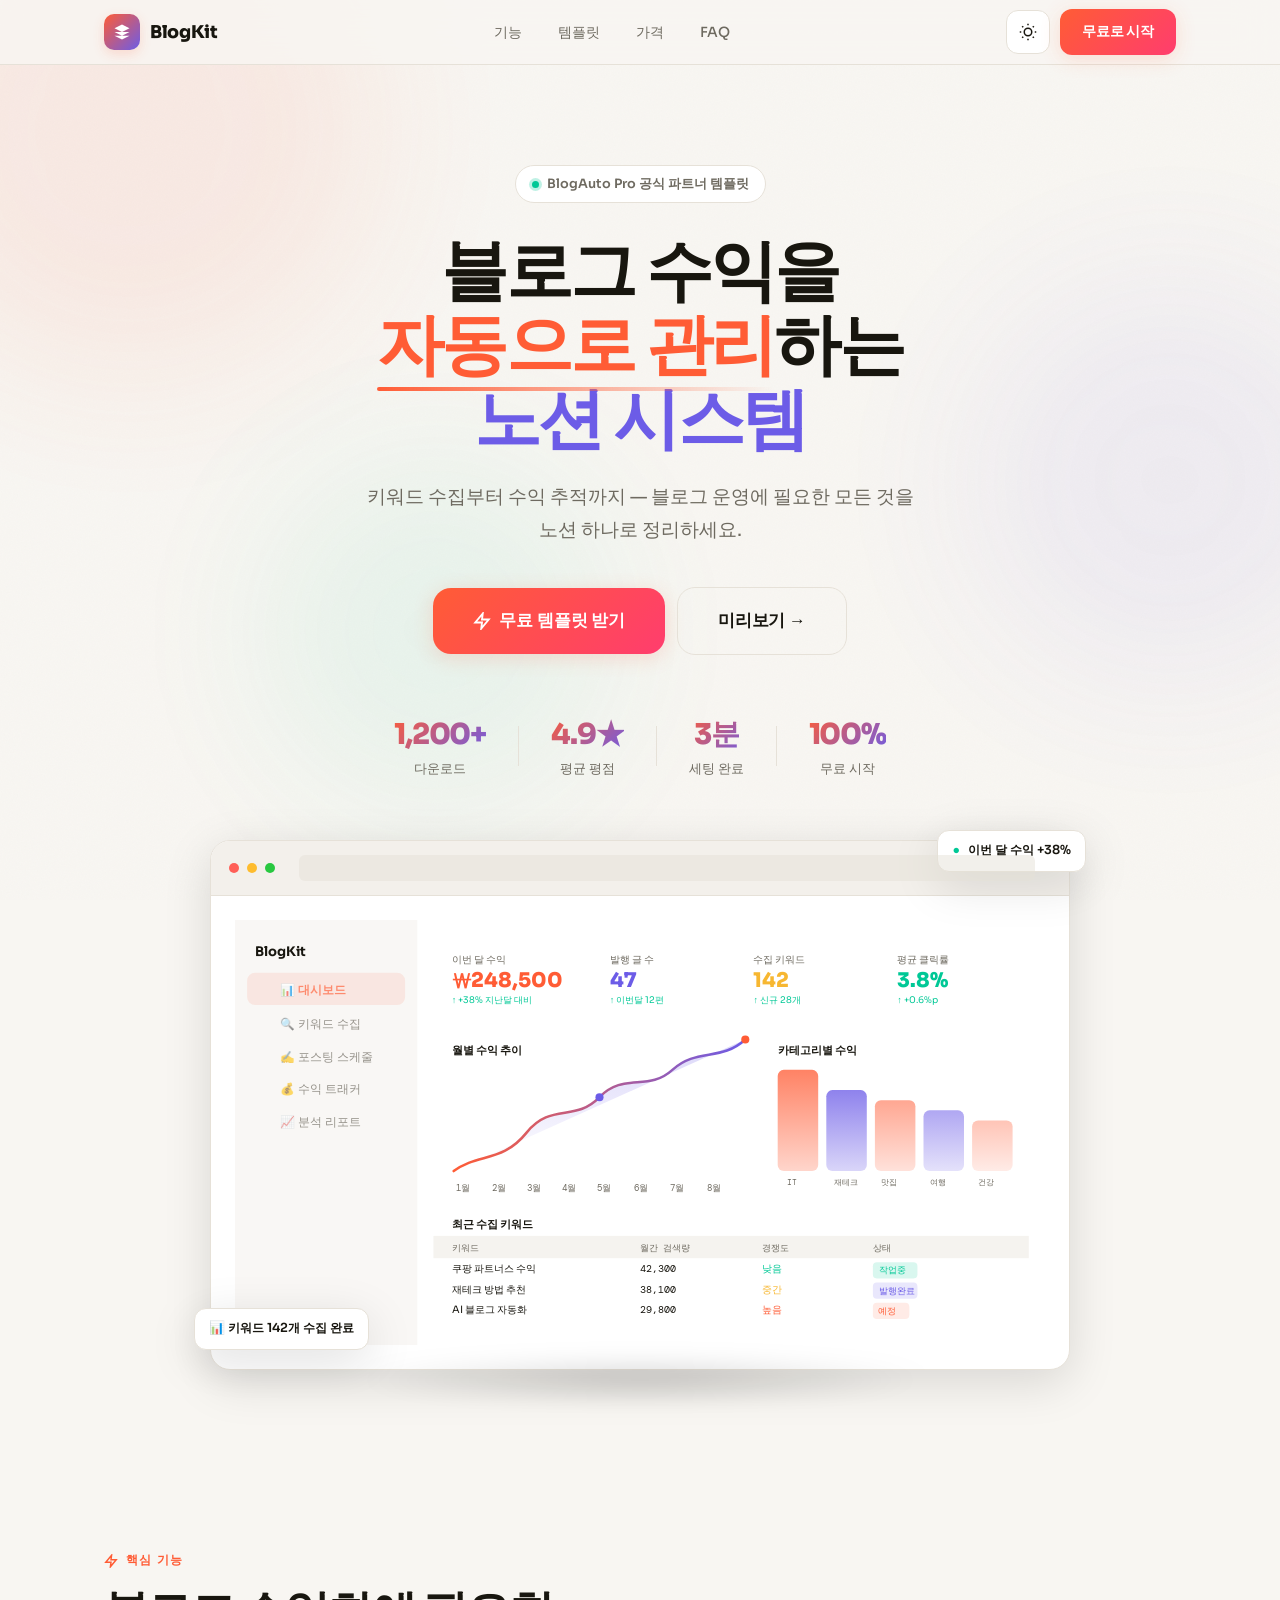
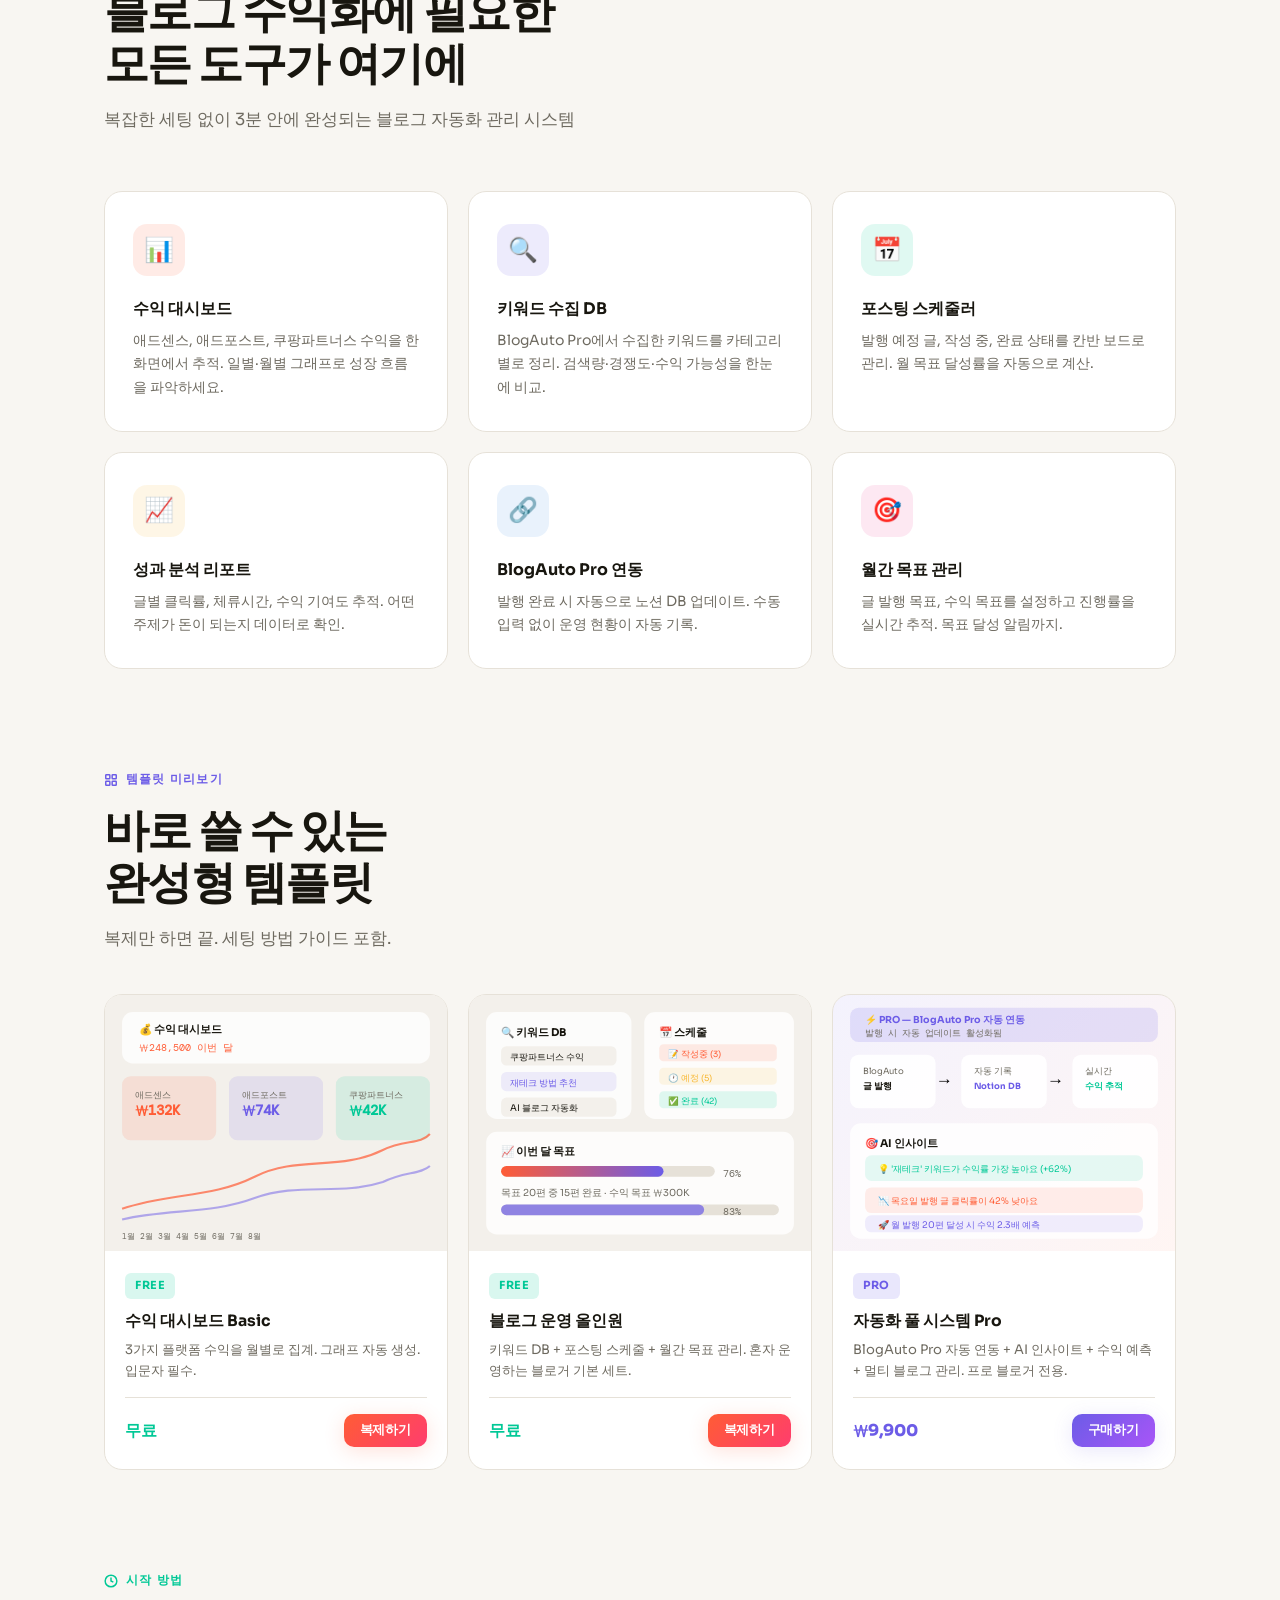
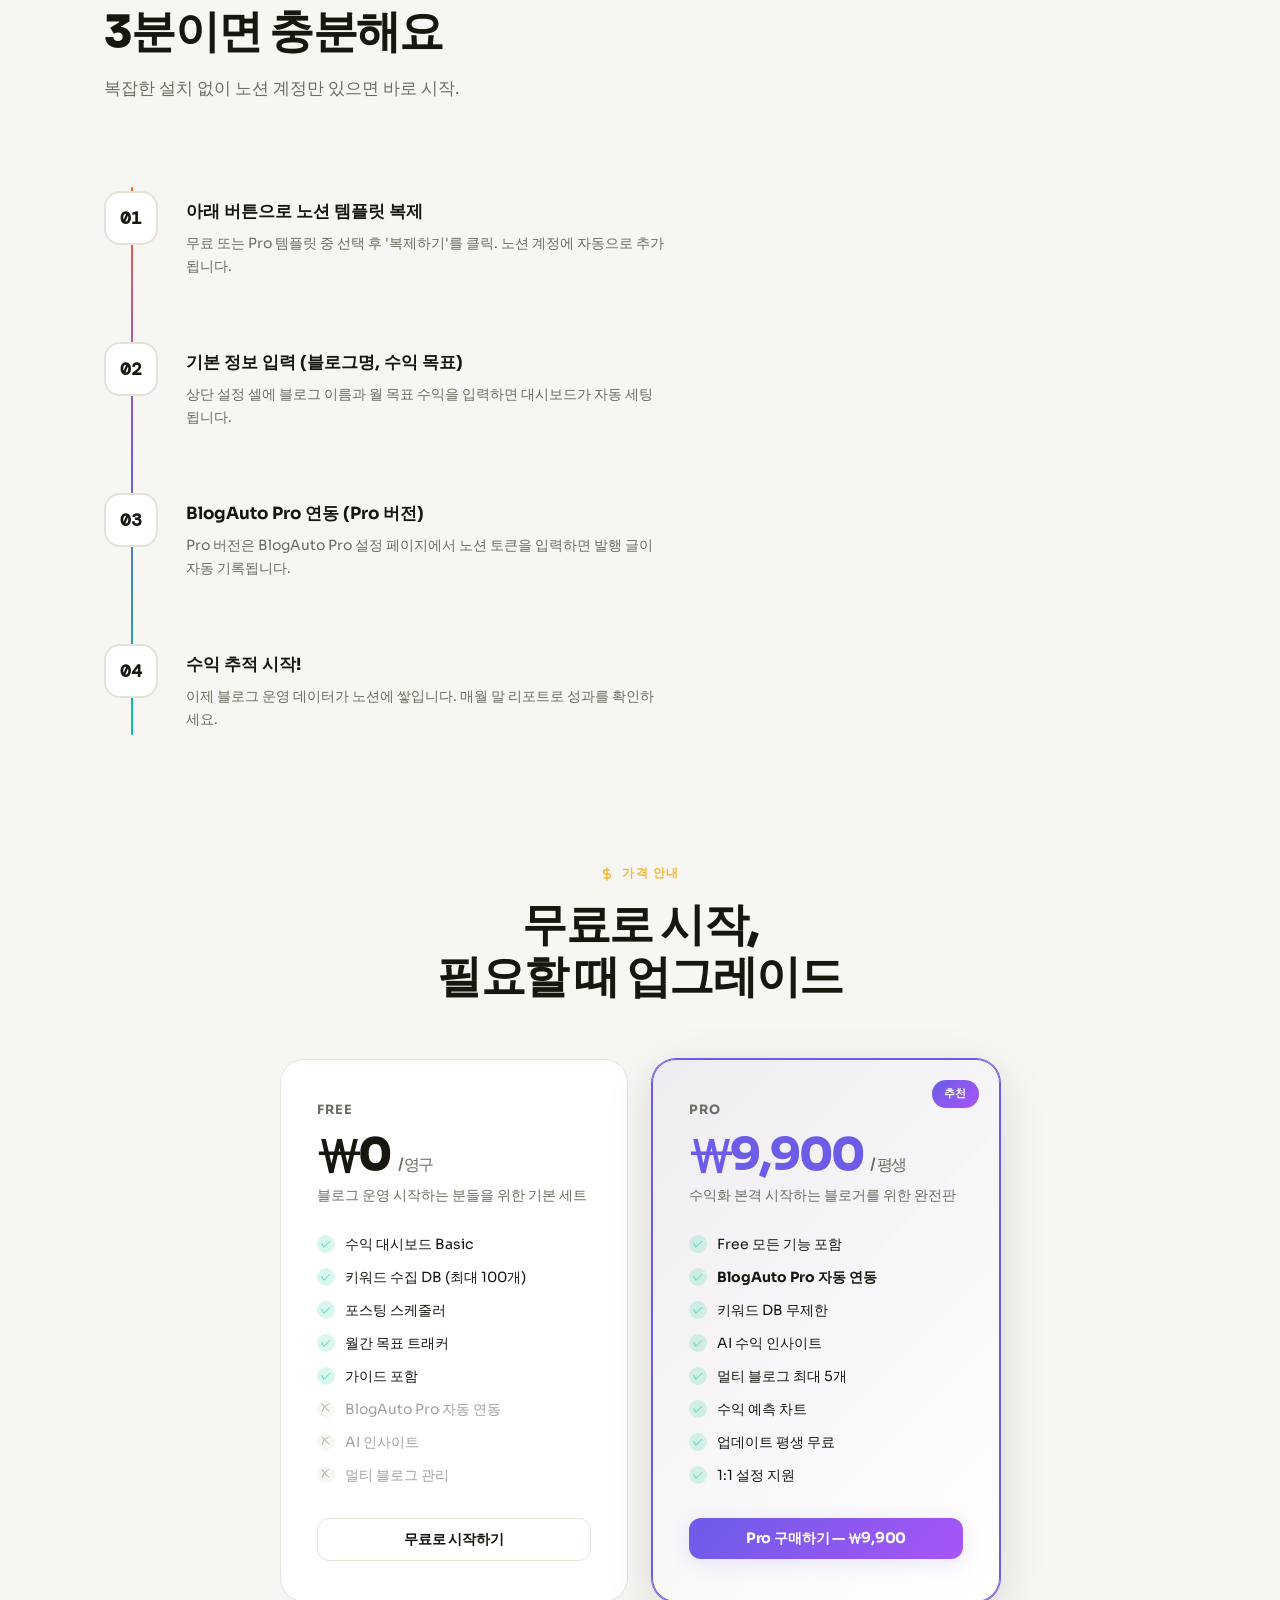
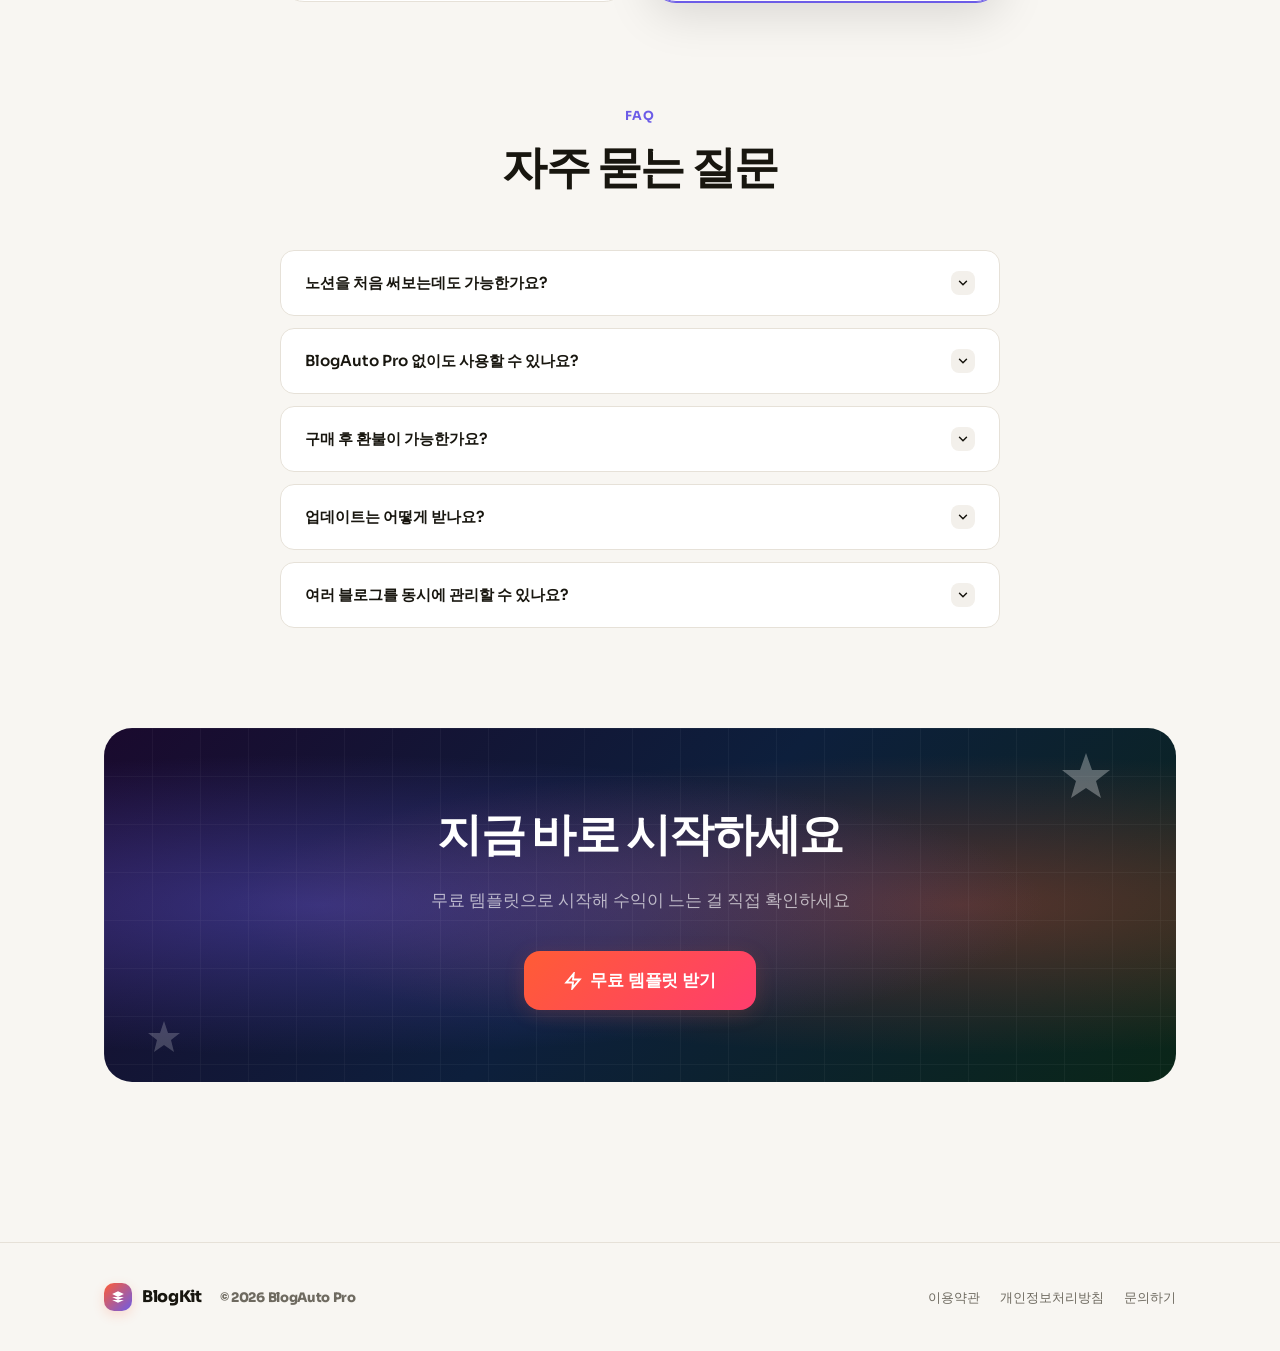
==== index.html @ 2a1ff89b "Add files via upload" ====
<!DOCTYPE html>
<html lang="ko" data-theme="light">
<head>
  <meta charset="UTF-8"/>
  <meta name="viewport" content="width=device-width, initial-scale=1.0"/>
  <title>BlogKit — 블로그 자동화 노션 템플릿</title>
  <link href="https://fonts.googleapis.com/css2?family=Sora:wght@400;500;600;700;800&family=DM+Mono:wght@400;500&display=swap" rel="stylesheet"/>
  <style>
    /* ════════════════════════════════════════
       THEME VARIABLES
    ════════════════════════════════════════ */
    :root {
      --bg:        #f8f6f2;
      --bg2:       #ffffff;
      --fg:        #18160f;
      --fg2:       #6e6a60;
      --border:    #e6e1d8;
      --card:      #ffffff;
      --card2:     #f3f0eb;
      --accent:    #ff5c35;
      --accent2:   #6c5ce7;
      --accent3:   #00c896;
      --accent4:   #f7b731;
      --glow1:     rgba(255,92,53,0.18);
      --glow2:     rgba(108,92,231,0.15);
      --glow3:     rgba(0,200,150,0.15);
      --shadow:    0 2px 20px rgba(0,0,0,0.07);
      --shadow-lg: 0 12px 48px rgba(0,0,0,0.13);
      --r:         18px;
      --t:         0.28s cubic-bezier(0.4,0,0.2,1);
    }
    [data-theme="dark"] {
      --bg:        #0f0e0c;
      --bg2:       #181613;
      --fg:        #f2ede6;
      --fg2:       #8a8278;
      --border:    #272420;
      --card:      #1c1a17;
      --card2:     #222018;
      --glow1:     rgba(255,92,53,0.22);
      --glow2:     rgba(108,92,231,0.20);
      --glow3:     rgba(0,200,150,0.18);
      --shadow:    0 2px 20px rgba(0,0,0,0.45);
      --shadow-lg: 0 12px 48px rgba(0,0,0,0.6);
    }

    /* ════════════════════════════════════════
       RESET & BASE
    ════════════════════════════════════════ */
    *, *::before, *::after { box-sizing: border-box; margin: 0; padding: 0; }
    html { scroll-behavior: smooth; }
    body {
      font-family: 'Sora', sans-serif;
      background: var(--bg);
      color: var(--fg);
      transition: background var(--t), color var(--t);
      overflow-x: hidden;
      line-height: 1.6;
    }
    a { color: inherit; text-decoration: none; }
    img { max-width: 100%; }

    /* ════════════════════════════════════════
       SVG BACKGROUND BLOBS
    ════════════════════════════════════════ */
    .blob-wrap {
      position: fixed; inset: 0; pointer-events: none; z-index: 0; overflow: hidden;
    }
    .blob {
      position: absolute;
      border-radius: 50%;
      filter: blur(80px);
      opacity: 0.45;
      animation: blobFloat 8s ease-in-out infinite;
    }
    [data-theme="dark"] .blob { opacity: 0.3; }
    .blob-1 { width: 500px; height: 500px; background: var(--glow1); top: -120px; left: -120px; animation-delay: 0s; }
    .blob-2 { width: 420px; height: 420px; background: var(--glow2); top: 30%; right: -100px; animation-delay: -3s; }
    .blob-3 { width: 360px; height: 360px; background: var(--glow3); bottom: 10%; left: 20%; animation-delay: -5s; }
    @keyframes blobFloat {
      0%,100% { transform: translateY(0) scale(1); }
      50%      { transform: translateY(-30px) scale(1.05); }
    }

    /* ════════════════════════════════════════
       NOISE TEXTURE OVERLAY
    ════════════════════════════════════════ */
    .noise {
      position: fixed; inset: 0; pointer-events: none; z-index: 1;
      opacity: 0.025;
      background-image: url("data:image/svg+xml,%3Csvg xmlns='http://www.w3.org/2000/svg' width='300' height='300'%3E%3Cfilter id='n'%3E%3CfeTurbulence type='fractalNoise' baseFrequency='0.75' numOctaves='4' stitchTiles='stitch'/%3E%3C/filter%3E%3Crect width='300' height='300' filter='url(%23n)' opacity='1'/%3E%3C/svg%3E");
    }

    /* ════════════════════════════════════════
       LAYOUT WRAPPER
    ════════════════════════════════════════ */
    .wrap { position: relative; z-index: 2; }
    .container { max-width: 1120px; margin: 0 auto; padding: 0 24px; }

    /* ════════════════════════════════════════
       NAV
    ════════════════════════════════════════ */
    nav {
      position: sticky; top: 0; z-index: 100;
      background: rgba(248,246,242,0.82);
      backdrop-filter: blur(20px);
      -webkit-backdrop-filter: blur(20px);
      border-bottom: 1px solid var(--border);
      transition: background var(--t), border-color var(--t);
    }
    [data-theme="dark"] nav { background: rgba(15,14,12,0.85); }
    .nav-inner {
      display: flex; align-items: center; justify-content: space-between;
      height: 64px; gap: 16px;
    }
    .logo {
      display: flex; align-items: center; gap: 10px;
      font-size: 1.1rem; font-weight: 800; letter-spacing: -0.02em;
    }
    .logo-icon {
      width: 36px; height: 36px; border-radius: 10px;
      background: linear-gradient(135deg, var(--accent), var(--accent2));
      display: flex; align-items: center; justify-content: center;
      box-shadow: 0 4px 12px var(--glow1);
      flex-shrink: 0;
    }
    .logo-icon svg { width: 18px; height: 18px; fill: white; }
    .nav-links { display: flex; align-items: center; gap: 8px; }
    .nav-link {
      padding: 8px 14px; border-radius: 10px; font-size: 0.875rem; font-weight: 500;
      color: var(--fg2); transition: all var(--t); cursor: pointer;
    }
    .nav-link:hover { background: var(--card2); color: var(--fg); }
    .nav-right { display: flex; align-items: center; gap: 10px; }

    /* 테마 토글 버튼 */
    .theme-btn {
      width: 44px; height: 44px; border-radius: 12px; border: 1.5px solid var(--border);
      background: var(--card); cursor: pointer; display: flex; align-items: center; justify-content: center;
      transition: all var(--t); flex-shrink: 0;
      color: var(--fg);
    }
    .theme-btn:hover { background: var(--card2); transform: scale(1.05); box-shadow: var(--shadow); }
    .theme-btn svg { width: 18px; height: 18px; stroke: var(--fg); transition: stroke var(--t); }
    [data-theme="dark"] .theme-btn svg { stroke: #f2ede6; }
    [data-theme="light"] .theme-btn svg { stroke: #18160f; }
    .icon-sun, .icon-moon { position: absolute; transition: all var(--t); }
    [data-theme="light"] .icon-moon { opacity: 0; transform: rotate(90deg) scale(0.5); }
    [data-theme="dark"]  .icon-sun  { opacity: 0; transform: rotate(-90deg) scale(0.5); }
    .theme-btn { position: relative; }

    /* CTA 버튼 */
    .btn {
      display: inline-flex; align-items: center; gap: 8px;
      padding: 11px 22px; border-radius: 12px; font-size: 0.9rem; font-weight: 700;
      cursor: pointer; border: none; transition: all var(--t); position: relative; overflow: hidden;
      font-family: 'Sora', sans-serif; letter-spacing: -0.01em;
    }
    .btn::after {
      content: ''; position: absolute; inset: 0;
      background: rgba(255,255,255,0.15);
      opacity: 0; transition: opacity var(--t);
    }
    .btn:hover::after { opacity: 1; }
    .btn:active { transform: scale(0.97); }
    .btn-primary {
      background: linear-gradient(135deg, var(--accent), #ff3d6e);
      color: white; box-shadow: 0 4px 20px var(--glow1);
    }
    .btn-primary:hover { transform: translateY(-2px); box-shadow: 0 8px 30px var(--glow1); }
    .btn-outline {
      background: transparent; color: var(--fg);
      border: 1.5px solid var(--border);
    }
    .btn-outline:hover { background: var(--card2); transform: translateY(-2px); box-shadow: var(--shadow); }
    .btn-accent2 {
      background: linear-gradient(135deg, var(--accent2), #a855f7);
      color: white; box-shadow: 0 4px 20px var(--glow2);
    }
    .btn-accent2:hover { transform: translateY(-2px); box-shadow: 0 8px 30px var(--glow2); }
    .btn-lg { padding: 16px 32px; font-size: 1rem; border-radius: 16px; }
    .btn-xl { padding: 20px 40px; font-size: 1.05rem; border-radius: 18px; }

    /* ════════════════════════════════════════
       HERO
    ════════════════════════════════════════ */
    .hero {
      padding: 100px 0 80px;
      text-align: center;
      position: relative;
    }
    .hero-badge {
      display: inline-flex; align-items: center; gap: 8px;
      padding: 8px 16px; border-radius: 100px;
      background: var(--card); border: 1.5px solid var(--border);
      font-size: 0.8rem; font-weight: 600; color: var(--fg2);
      margin-bottom: 32px;
      animation: fadeUp 0.6s ease both;
    }
    .hero-badge .dot {
      width: 7px; height: 7px; border-radius: 50%;
      background: var(--accent3);
      box-shadow: 0 0 0 3px rgba(0,200,150,0.25);
      animation: pulse 2s infinite;
    }
    @keyframes pulse {
      0%,100% { box-shadow: 0 0 0 3px rgba(0,200,150,0.25); }
      50%      { box-shadow: 0 0 0 6px rgba(0,200,150,0.1); }
    }
    .hero h1 {
      font-size: clamp(2.4rem, 6vw, 4.2rem);
      font-weight: 800; letter-spacing: -0.04em; line-height: 1.1;
      margin-bottom: 24px;
      animation: fadeUp 0.6s 0.1s ease both;
    }
    .hero h1 .hi { color: var(--accent); position: relative; }
    .hero h1 .hi::after {
      content: '';
      position: absolute; left: 0; bottom: -4px; right: 0; height: 4px;
      background: linear-gradient(90deg, var(--accent), transparent);
      border-radius: 2px;
    }
    .hero h1 .hi2 { color: var(--accent2); }
    .hero p {
      font-size: clamp(1rem, 2.5vw, 1.2rem);
      color: var(--fg2); max-width: 560px; margin: 0 auto 40px;
      line-height: 1.7; font-weight: 400;
      animation: fadeUp 0.6s 0.2s ease both;
    }
    .hero-btns {
      display: flex; align-items: center; justify-content: center; gap: 12px; flex-wrap: wrap;
      animation: fadeUp 0.6s 0.3s ease both;
    }
    .hero-stats {
      display: flex; align-items: center; justify-content: center; gap: 32px;
      margin-top: 56px; flex-wrap: wrap;
      animation: fadeUp 0.6s 0.4s ease both;
    }
    .stat { text-align: center; }
    .stat-num {
      font-size: 1.8rem; font-weight: 800; letter-spacing: -0.04em;
      background: linear-gradient(135deg, var(--accent), var(--accent2));
      -webkit-background-clip: text; -webkit-text-fill-color: transparent;
      background-clip: text;
    }
    .stat-label { font-size: 0.8rem; color: var(--fg2); font-weight: 500; margin-top: 2px; }
    .stat-divider { width: 1px; height: 40px; background: var(--border); }

    /* ════════════════════════════════════════
       MOCKUP / SVG DEMO
    ════════════════════════════════════════ */
    .hero-mockup {
      margin: 60px auto 0;
      max-width: 860px;
      position: relative;
      animation: fadeUp 0.7s 0.5s ease both;
    }
    .mockup-shadow {
      position: absolute; bottom: -30px; left: 50%; transform: translateX(-50%);
      width: 70%; height: 40px;
      background: radial-gradient(ellipse, rgba(0,0,0,0.2) 0%, transparent 70%);
      filter: blur(12px);
    }
    .mockup-frame {
      background: var(--card); border: 1.5px solid var(--border);
      border-radius: 20px; overflow: hidden; box-shadow: var(--shadow-lg);
    }
    .mockup-bar {
      display: flex; align-items: center; gap: 8px;
      padding: 14px 18px; border-bottom: 1px solid var(--border);
      background: var(--card2);
    }
    .mockup-dot { width: 10px; height: 10px; border-radius: 50%; }
    .mockup-dot:nth-child(1) { background: #ff5f57; }
    .mockup-dot:nth-child(2) { background: #febc2e; }
    .mockup-dot:nth-child(3) { background: #28c840; }
    .mockup-url {
      flex: 1; height: 26px; background: var(--border); border-radius: 6px;
      margin: 0 16px; opacity: 0.5;
    }

    /* SVG 대시보드 */
    .mockup-svg { width: 100%; display: block; padding: 24px; }

    /* ════════════════════════════════════════
       FEATURES
    ════════════════════════════════════════ */
    .section { padding: 100px 0; }
    .section-label {
      display: inline-flex; align-items: center; gap: 8px;
      font-size: 0.78rem; font-weight: 700; letter-spacing: 0.1em; text-transform: uppercase;
      color: var(--accent); margin-bottom: 16px;
    }
    .section-label svg { width: 14px; height: 14px; }
    .section-title {
      font-size: clamp(1.8rem, 4vw, 2.8rem);
      font-weight: 800; letter-spacing: -0.035em; line-height: 1.15;
      margin-bottom: 16px;
    }
    .section-sub {
      font-size: 1.05rem; color: var(--fg2); max-width: 500px; line-height: 1.7;
    }
    .features-grid {
      display: grid; grid-template-columns: repeat(3, 1fr); gap: 20px; margin-top: 56px;
    }
    .feat-card {
      background: var(--card); border: 1.5px solid var(--border);
      border-radius: var(--r); padding: 32px 28px;
      transition: all var(--t); cursor: default; position: relative; overflow: hidden;
    }
    .feat-card::before {
      content: '';
      position: absolute; inset: 0; opacity: 0;
      background: linear-gradient(135deg, var(--glow1), transparent);
      transition: opacity var(--t);
    }
    .feat-card:hover { transform: translateY(-6px); box-shadow: var(--shadow-lg); border-color: var(--accent); }
    .feat-card:hover::before { opacity: 1; }
    .feat-card:nth-child(2):hover { border-color: var(--accent2); }
    .feat-card:nth-child(2)::before { background: linear-gradient(135deg, var(--glow2), transparent); }
    .feat-card:nth-child(3):hover { border-color: var(--accent3); }
    .feat-card:nth-child(3)::before { background: linear-gradient(135deg, var(--glow3), transparent); }
    .feat-card:nth-child(4):hover { border-color: var(--accent4); }
    .feat-card:nth-child(4)::before { background: linear-gradient(135deg, rgba(247,183,49,0.18), transparent); }
    .feat-icon {
      width: 52px; height: 52px; border-radius: 14px;
      display: flex; align-items: center; justify-content: center;
      margin-bottom: 20px; font-size: 1.5rem;
      position: relative; z-index: 1;
    }
    .feat-icon.orange { background: rgba(255,92,53,0.12); }
    .feat-icon.purple { background: rgba(108,92,231,0.12); }
    .feat-icon.green  { background: rgba(0,200,150,0.12); }
    .feat-icon.yellow { background: rgba(247,183,49,0.12); }
    .feat-icon.blue   { background: rgba(74,144,226,0.12); }
    .feat-icon.pink   { background: rgba(232,67,147,0.12); }
    .feat-title { font-size: 1rem; font-weight: 700; margin-bottom: 8px; position: relative; z-index: 1; }
    .feat-desc { font-size: 0.875rem; color: var(--fg2); line-height: 1.65; position: relative; z-index: 1; }

    /* ════════════════════════════════════════
       TEMPLATE PREVIEW (SVG CARDS)
    ════════════════════════════════════════ */
    .preview-grid {
      display: grid; grid-template-columns: repeat(3, 1fr); gap: 20px; margin-top: 56px;
    }
    .preview-card {
      background: var(--card); border: 1.5px solid var(--border);
      border-radius: var(--r); overflow: hidden;
      transition: all var(--t);
    }
    .preview-card:hover { transform: translateY(-8px) scale(1.01); box-shadow: var(--shadow-lg); }
    .preview-img {
      width: 100%; aspect-ratio: 4/3; overflow: hidden;
      background: var(--card2); display: flex; align-items: center; justify-content: center;
    }
    .preview-img svg { width: 100%; height: 100%; }
    .preview-info { padding: 20px 20px 22px; }
    .preview-tag {
      display: inline-block; padding: 4px 10px; border-radius: 6px;
      font-size: 0.7rem; font-weight: 700; letter-spacing: 0.05em;
      margin-bottom: 10px;
    }
    .tag-free { background: rgba(0,200,150,0.15); color: var(--accent3); }
    .tag-pro  { background: rgba(108,92,231,0.15); color: var(--accent2); }
    .preview-name { font-size: 0.975rem; font-weight: 700; margin-bottom: 6px; }
    .preview-desc { font-size: 0.82rem; color: var(--fg2); line-height: 1.55; }
    .preview-footer {
      display: flex; align-items: center; justify-content: space-between;
      margin-top: 16px; padding-top: 16px; border-top: 1px solid var(--border);
    }
    .preview-price { font-size: 1rem; font-weight: 800; }
    .preview-price .free { color: var(--accent3); }
    .preview-price .paid { color: var(--accent2); }
    .btn-sm { padding: 8px 16px; font-size: 0.8rem; border-radius: 10px; }

    /* ════════════════════════════════════════
       PRICING
    ════════════════════════════════════════ */
    .pricing-grid {
      display: grid; grid-template-columns: repeat(2, 1fr); gap: 24px;
      margin-top: 56px; max-width: 720px; margin-left: auto; margin-right: auto;
    }
    .pricing-card {
      background: var(--card); border: 1.5px solid var(--border);
      border-radius: 24px; padding: 40px 36px;
      transition: all var(--t); position: relative; overflow: hidden;
    }
    .pricing-card.featured {
      border-color: var(--accent2);
      background: linear-gradient(135deg, rgba(108,92,231,0.06), var(--card));
      box-shadow: 0 0 0 1px var(--accent2), var(--shadow-lg);
    }
    .pricing-card:hover { transform: translateY(-6px); }
    .pricing-badge {
      position: absolute; top: 20px; right: 20px;
      background: linear-gradient(135deg, var(--accent2), #a855f7);
      color: white; font-size: 0.7rem; font-weight: 700;
      padding: 5px 12px; border-radius: 100px; letter-spacing: 0.05em;
    }
    .pricing-name { font-size: 0.8rem; font-weight: 700; color: var(--fg2); letter-spacing: 0.08em; text-transform: uppercase; margin-bottom: 12px; }
    .pricing-price { font-size: 2.8rem; font-weight: 800; letter-spacing: -0.04em; line-height: 1; margin-bottom: 6px; }
    .pricing-price span { font-size: 1rem; font-weight: 500; color: var(--fg2); }
    .pricing-desc { font-size: 0.875rem; color: var(--fg2); margin-bottom: 28px; }
    .pricing-list { list-style: none; display: flex; flex-direction: column; gap: 12px; margin-bottom: 32px; }
    .pricing-list li {
      display: flex; align-items: flex-start; gap: 10px;
      font-size: 0.875rem; line-height: 1.5;
    }
    .pricing-list li .check {
      width: 18px; height: 18px; border-radius: 50%; flex-shrink: 0;
      display: flex; align-items: center; justify-content: center;
      font-size: 0.65rem; margin-top: 1px;
    }
    .check-ok { background: rgba(0,200,150,0.15); color: var(--accent3); }
    .check-x  { background: var(--card2); color: var(--fg2); opacity: 0.5; }

    /* ════════════════════════════════════════
       HOW IT WORKS
    ════════════════════════════════════════ */
    .steps { display: flex; flex-direction: column; gap: 0; margin-top: 56px; position: relative; }
    .steps::before {
      content: ''; position: absolute; left: 27px; top: 28px; bottom: 28px; width: 2px;
      background: linear-gradient(180deg, var(--accent), var(--accent2), var(--accent3));
      border-radius: 2px;
    }
    .step { display: flex; gap: 28px; padding: 32px 0; align-items: flex-start; }
    .step-num {
      width: 54px; height: 54px; border-radius: 16px; flex-shrink: 0;
      display: flex; align-items: center; justify-content: center;
      font-size: 1.1rem; font-weight: 800; font-family: 'DM Mono', monospace;
      background: var(--card); border: 2px solid var(--border);
      position: relative; z-index: 1; transition: all var(--t);
    }
    .step:hover .step-num {
      background: linear-gradient(135deg, var(--accent), var(--accent2));
      color: white; border-color: transparent;
      box-shadow: 0 4px 20px var(--glow1);
      transform: scale(1.08);
    }
    .step-content { padding-top: 8px; }
    .step-title { font-size: 1.05rem; font-weight: 700; margin-bottom: 6px; }
    .step-desc { font-size: 0.875rem; color: var(--fg2); line-height: 1.65; max-width: 480px; }

    /* ════════════════════════════════════════
       FAQ
    ════════════════════════════════════════ */
    .faq-list { margin-top: 56px; display: flex; flex-direction: column; gap: 12px; max-width: 720px; margin-left: auto; margin-right: auto; }
    .faq-item {
      background: var(--card); border: 1.5px solid var(--border);
      border-radius: 14px; overflow: hidden; transition: all var(--t);
    }
    .faq-item:hover { border-color: var(--accent2); }
    .faq-q {
      width: 100%; display: flex; align-items: center; justify-content: space-between;
      padding: 20px 24px; cursor: pointer; text-align: left;
      font-size: 0.95rem; font-weight: 600; background: none; border: none;
      color: var(--fg); font-family: 'Sora', sans-serif;
      transition: color var(--t);
    }
    .faq-q .arrow {
      width: 24px; height: 24px; border-radius: 8px; background: var(--card2);
      display: flex; align-items: center; justify-content: center; flex-shrink: 0;
      transition: all var(--t);
    }
    .faq-item.open .faq-q .arrow { background: var(--accent2); transform: rotate(180deg); }
    .faq-item.open .faq-q .arrow svg path { stroke: white; }
    .faq-a {
      max-height: 0; overflow: hidden; transition: max-height 0.4s ease, padding 0.3s ease;
      font-size: 0.875rem; color: var(--fg2); line-height: 1.7; padding: 0 24px;
    }
    .faq-item.open .faq-a { max-height: 300px; padding: 0 24px 20px; }

    /* ════════════════════════════════════════
       CTA BANNER
    ════════════════════════════════════════ */
    .cta-banner {
      margin: 0 0 100px;
      border-radius: 28px; overflow: hidden; position: relative;
      background: linear-gradient(135deg, #1a0a2e, #0d1f3c, #0a2618);
      padding: 72px 48px; text-align: center;
    }
    .cta-banner::before {
      content: ''; position: absolute; inset: 0;
      background: radial-gradient(ellipse at 20% 50%, rgba(108,92,231,0.4) 0%, transparent 60%),
                  radial-gradient(ellipse at 80% 50%, rgba(255,92,53,0.3) 0%, transparent 60%);
    }
    .cta-banner * { position: relative; z-index: 1; }
    .cta-banner h2 {
      font-size: clamp(1.8rem, 4vw, 2.8rem); font-weight: 800;
      color: white; letter-spacing: -0.035em; margin-bottom: 16px;
    }
    .cta-banner p { color: rgba(255,255,255,0.65); font-size: 1.05rem; margin-bottom: 36px; }
    .cta-banner .btn-primary { font-size: 1.05rem; padding: 18px 40px; border-radius: 16px; }

    /* SVG GRID DECORATION */
    .cta-grid {
      position: absolute; inset: 0; opacity: 0.08;
      background-image:
        linear-gradient(rgba(255,255,255,0.5) 1px, transparent 1px),
        linear-gradient(90deg, rgba(255,255,255,0.5) 1px, transparent 1px);
      background-size: 48px 48px;
    }

    /* ════════════════════════════════════════
       FOOTER
    ════════════════════════════════════════ */
    footer {
      border-top: 1px solid var(--border);
      padding: 40px 0;
    }
    .footer-inner {
      display: flex; align-items: center; justify-content: space-between; flex-wrap: wrap; gap: 16px;
    }
    .footer-copy { font-size: 0.82rem; color: var(--fg2); }
    .footer-links { display: flex; gap: 20px; }
    .footer-links a { font-size: 0.82rem; color: var(--fg2); transition: color var(--t); }
    .footer-links a:hover { color: var(--accent); }

    /* ════════════════════════════════════════
       ANIMATIONS
    ════════════════════════════════════════ */
    @keyframes fadeUp {
      from { opacity: 0; transform: translateY(24px); }
      to   { opacity: 1; transform: translateY(0); }
    }
    .reveal {
      opacity: 0; transform: translateY(32px);
      transition: opacity 0.65s ease, transform 0.65s ease;
    }
    .reveal.visible { opacity: 1; transform: translateY(0); }

    /* ════════════════════════════════════════
       MOBILE
    ════════════════════════════════════════ */
    @media (max-width: 768px) {
      .nav-links { display: none; }
      .hero { padding: 72px 0 60px; }
      .features-grid, .preview-grid { grid-template-columns: 1fr; }
      .pricing-grid { grid-template-columns: 1fr; }
      .cta-banner { padding: 48px 24px; }
      .steps::before { left: 23px; }
      .stat-divider { display: none; }
      .hero-stats { gap: 20px; }
      .section { padding: 72px 0; }
    }
    @media (max-width: 480px) {
      .hero h1 { font-size: 2rem; }
      .btn-xl { padding: 16px 28px; font-size: 0.95rem; }
      .pricing-card { padding: 28px 22px; }
    }

    /* ════════════════════════════════════════
       FLOATING BADGE ANIMATION
    ════════════════════════════════════════ */
    .float-badge {
      position: absolute;
      background: var(--card); border: 1.5px solid var(--border);
      border-radius: 12px; padding: 10px 14px;
      box-shadow: var(--shadow-lg);
      display: flex; align-items: center; gap: 8px;
      font-size: 0.78rem; font-weight: 600;
      white-space: nowrap;
    }
    .float-badge-1 {
      top: -10px; right: -16px;
      animation: floatBadge 3s ease-in-out infinite;
    }
    .float-badge-2 {
      bottom: 20px; left: -16px;
      animation: floatBadge 3s 1.5s ease-in-out infinite;
    }
    @keyframes floatBadge {
      0%,100% { transform: translateY(0); }
      50%      { transform: translateY(-8px); }
    }
    @media (max-width: 600px) { .float-badge { display: none; } }

    /* SHIMMER on buttons */
    .btn-primary .shimmer, .btn-accent2 .shimmer {
      position: absolute; inset: 0;
      background: linear-gradient(90deg, transparent, rgba(255,255,255,0.25), transparent);
      transform: translateX(-100%);
      animation: shimmer 2.5s infinite;
    }
    @keyframes shimmer {
      100% { transform: translateX(100%); }
    }
  </style>
</head>
<body>

<!-- 배경 블롭 -->
<div class="blob-wrap" aria-hidden="true">
  <div class="blob blob-1"></div>
  <div class="blob blob-2"></div>
  <div class="blob blob-3"></div>
</div>
<div class="noise" aria-hidden="true"></div>

<div class="wrap">

  <!-- ═══ NAV ═══ -->
  <nav>
    <div class="container">
      <div class="nav-inner">
        <div class="logo">
          <div class="logo-icon">
            <svg viewBox="0 0 24 24"><path d="M12 2L2 7l10 5 10-5-10-5zM2 17l10 5 10-5M2 12l10 5 10-5"/></svg>
          </div>
          BlogKit
        </div>
        <div class="nav-links">
          <a class="nav-link" href="#features">기능</a>
          <a class="nav-link" href="#templates">템플릿</a>
          <a class="nav-link" href="#pricing">가격</a>
          <a class="nav-link" href="#faq">FAQ</a>
        </div>
        <div class="nav-right">
          <button class="theme-btn" onclick="toggleTheme()" aria-label="테마 전환">
            <svg class="icon-sun" viewBox="0 0 24 24" fill="none" stroke="currentColor" stroke-width="2">
              <circle cx="12" cy="12" r="5"/><line x1="12" y1="1" x2="12" y2="3"/><line x1="12" y1="21" x2="12" y2="23"/>
              <line x1="4.22" y1="4.22" x2="5.64" y2="5.64"/><line x1="18.36" y1="18.36" x2="19.78" y2="19.78"/>
              <line x1="1" y1="12" x2="3" y2="12"/><line x1="21" y1="12" x2="23" y2="12"/>
              <line x1="4.22" y1="19.78" x2="5.64" y2="18.36"/><line x1="18.36" y1="5.64" x2="19.78" y2="4.22"/>
            </svg>
            <svg class="icon-moon" viewBox="0 0 24 24" fill="none" stroke="currentColor" stroke-width="2">
              <path d="M21 12.79A9 9 0 1 1 11.21 3 7 7 0 0 0 21 12.79z"/>
            </svg>
          </button>
          <a href="#pricing" class="btn btn-primary">
            <span class="shimmer"></span>
            무료로 시작
          </a>
        </div>
      </div>
    </div>
  </nav>

  <!-- ═══ HERO ═══ -->
  <section class="hero">
    <div class="container">
      <div class="hero-badge">
        <span class="dot"></span>
        BlogAuto Pro 공식 파트너 템플릿
      </div>
      <h1>
        블로그 수익을<br>
        <span class="hi">자동으로 관리</span>하는<br>
        <span class="hi2">노션 시스템</span>
      </h1>
      <p>키워드 수집부터 수익 추적까지 — 블로그 운영에 필요한 모든 것을 노션 하나로 정리하세요.</p>
      <div class="hero-btns">
        <a href="#pricing" class="btn btn-primary btn-xl">
          <span class="shimmer"></span>
          <svg width="18" height="18" viewBox="0 0 24 24" fill="none" stroke="currentColor" stroke-width="2.5"><path d="M13 2L3 14h9l-1 8 10-12h-9l1-8z"/></svg>
          무료 템플릿 받기
        </a>
        <a href="#templates" class="btn btn-outline btn-xl">
          미리보기 →
        </a>
      </div>

      <div class="hero-stats">
        <div class="stat">
          <div class="stat-num">1,200+</div>
          <div class="stat-label">다운로드</div>
        </div>
        <div class="stat-divider"></div>
        <div class="stat">
          <div class="stat-num">4.9★</div>
          <div class="stat-label">평균 평점</div>
        </div>
        <div class="stat-divider"></div>
        <div class="stat">
          <div class="stat-num">3분</div>
          <div class="stat-label">세팅 완료</div>
        </div>
        <div class="stat-divider"></div>
        <div class="stat">
          <div class="stat-num">100%</div>
          <div class="stat-label">무료 시작</div>
        </div>
      </div>

      <!-- MOCKUP -->
      <div class="hero-mockup reveal">
        <div class="float-badge float-badge-1">
          <span style="color:var(--accent3)">●</span> 이번 달 수익 +38%
        </div>
        <div class="float-badge float-badge-2">
          📊 키워드 142개 수집 완료
        </div>
        <div class="mockup-shadow"></div>
        <div class="mockup-frame">
          <div class="mockup-bar">
            <div class="mockup-dot"></div>
            <div class="mockup-dot"></div>
            <div class="mockup-dot"></div>
            <div class="mockup-url"></div>
          </div>
          <!-- SVG 대시보드 미목 -->
          <svg class="mockup-svg" viewBox="0 0 800 420" xmlns="http://www.w3.org/2000/svg">
            <defs>
              <linearGradient id="barGrad1" x1="0" y1="0" x2="0" y2="1">
                <stop offset="0%" stop-color="#ff5c35" stop-opacity="0.9"/>
                <stop offset="100%" stop-color="#ff5c35" stop-opacity="0.3"/>
              </linearGradient>
              <linearGradient id="barGrad2" x1="0" y1="0" x2="0" y2="1">
                <stop offset="0%" stop-color="#6c5ce7" stop-opacity="0.9"/>
                <stop offset="100%" stop-color="#6c5ce7" stop-opacity="0.3"/>
              </linearGradient>
              <linearGradient id="lineGrad" x1="0" y1="0" x2="1" y2="0">
                <stop offset="0%" stop-color="#ff5c35"/>
                <stop offset="100%" stop-color="#6c5ce7"/>
              </linearGradient>
              <linearGradient id="areaGrad" x1="0" y1="0" x2="0" y2="1">
                <stop offset="0%" stop-color="#6c5ce7" stop-opacity="0.25"/>
                <stop offset="100%" stop-color="#6c5ce7" stop-opacity="0"/>
              </linearGradient>
            </defs>

            <!-- 좌측 사이드바 -->
            <rect x="0" y="0" width="180" height="420" rx="0" fill="currentColor" style="color:var(--card2)" opacity="0.5"/>
            <text x="20" y="36" font-family="Sora,sans-serif" font-size="13" font-weight="700" fill="currentColor" style="color:var(--fg)">BlogKit</text>

            <!-- 사이드바 메뉴 -->
            <g opacity="0.7">
              <rect x="12" y="52" width="156" height="32" rx="8" fill="#ff5c35" opacity="0.15"/>
              <text x="44" y="73" font-family="Sora,sans-serif" font-size="11.5" font-weight="600" fill="#ff5c35">📊 대시보드</text>
              <text x="44" y="107" font-family="Sora,sans-serif" font-size="11.5" font-weight="500" fill="currentColor" style="color:var(--fg2)">🔍 키워드 수집</text>
              <text x="44" y="139" font-family="Sora,sans-serif" font-size="11.5" font-weight="500" fill="currentColor" style="color:var(--fg2)">✍️ 포스팅 스케줄</text>
              <text x="44" y="171" font-family="Sora,sans-serif" font-size="11.5" font-weight="500" fill="currentColor" style="color:var(--fg2)">💰 수익 트래커</text>
              <text x="44" y="203" font-family="Sora,sans-serif" font-size="11.5" font-weight="500" fill="currentColor" style="color:var(--fg2)">📈 분석 리포트</text>
            </g>

            <!-- 메인 컨텐츠 -->
            <!-- KPI 카드들 -->
            <rect x="196" y="16" width="144" height="76" rx="12" fill="currentColor" style="color:var(--card)" opacity="0.8" stroke="currentColor" style="stroke:var(--border)" stroke-width="1"/>
            <text x="214" y="42" font-family="Sora,sans-serif" font-size="10" fill="currentColor" style="color:var(--fg2)">이번 달 수익</text>
            <text x="214" y="66" font-family="Sora,sans-serif" font-size="20" font-weight="800" fill="#ff5c35">₩248,500</text>
            <text x="214" y="82" font-family="Sora,sans-serif" font-size="9" fill="#00c896">↑ +38% 지난달 대비</text>

            <rect x="352" y="16" width="130" height="76" rx="12" fill="currentColor" style="color:var(--card)" opacity="0.8" stroke="currentColor" style="stroke:var(--border)" stroke-width="1"/>
            <text x="370" y="42" font-family="Sora,sans-serif" font-size="10" fill="currentColor" style="color:var(--fg2)">발행 글 수</text>
            <text x="370" y="66" font-family="Sora,sans-serif" font-size="20" font-weight="800" fill="#6c5ce7">47</text>
            <text x="370" y="82" font-family="Sora,sans-serif" font-size="9" fill="#00c896">↑ 이번달 12편</text>

            <rect x="494" y="16" width="130" height="76" rx="12" fill="currentColor" style="color:var(--card)" opacity="0.8" stroke="currentColor" style="stroke:var(--border)" stroke-width="1"/>
            <text x="512" y="42" font-family="Sora,sans-serif" font-size="10" fill="currentColor" style="color:var(--fg2)">수집 키워드</text>
            <text x="512" y="66" font-family="Sora,sans-serif" font-size="20" font-weight="800" fill="#f7b731">142</text>
            <text x="512" y="82" font-family="Sora,sans-serif" font-size="9" fill="#00c896">↑ 신규 28개</text>

            <rect x="636" y="16" width="148" height="76" rx="12" fill="currentColor" style="color:var(--card)" opacity="0.8" stroke="currentColor" style="stroke:var(--border)" stroke-width="1"/>
            <text x="654" y="42" font-family="Sora,sans-serif" font-size="10" fill="currentColor" style="color:var(--fg2)">평균 클릭률</text>
            <text x="654" y="66" font-family="Sora,sans-serif" font-size="20" font-weight="800" fill="#00c896">3.8%</text>
            <text x="654" y="82" font-family="Sora,sans-serif" font-size="9" fill="#00c896">↑ +0.6%p</text>

            <!-- 라인 차트 -->
            <rect x="196" y="108" width="310" height="160" rx="12" fill="currentColor" style="color:var(--card)" opacity="0.8" stroke="currentColor" style="stroke:var(--border)" stroke-width="1"/>
            <text x="214" y="132" font-family="Sora,sans-serif" font-size="11" font-weight="700" fill="currentColor" style="color:var(--fg)">월별 수익 추이</text>
            <!-- 차트 영역 -->
            <path d="M216,248 C240,230 264,240 288,210 C312,180 336,200 360,175 C384,150 408,170 432,148 C456,126 480,140 504,118" fill="url(#areaGrad)" stroke="none"/>
            <path d="M216,248 C240,230 264,240 288,210 C312,180 336,200 360,175 C384,150 408,170 432,148 C456,126 480,140 504,118" fill="none" stroke="url(#lineGrad)" stroke-width="2.5" stroke-linecap="round"/>
            <!-- 포인트 -->
            <circle cx="360" cy="175" r="4" fill="#6c5ce7"/>
            <circle cx="504" cy="118" r="4" fill="#ff5c35"/>
            <!-- X축 레이블 -->
            <text x="218" y="268" font-family="DM Mono,monospace" font-size="8.5" fill="currentColor" style="color:var(--fg2)">1월</text>
            <text x="254" y="268" font-family="DM Mono,monospace" font-size="8.5" fill="currentColor" style="color:var(--fg2)">2월</text>
            <text x="288" y="268" font-family="DM Mono,monospace" font-size="8.5" fill="currentColor" style="color:var(--fg2)">3월</text>
            <text x="323" y="268" font-family="DM Mono,monospace" font-size="8.5" fill="currentColor" style="color:var(--fg2)">4월</text>
            <text x="358" y="268" font-family="DM Mono,monospace" font-size="8.5" fill="currentColor" style="color:var(--fg2)">5월</text>
            <text x="394" y="268" font-family="DM Mono,monospace" font-size="8.5" fill="currentColor" style="color:var(--fg2)">6월</text>
            <text x="430" y="268" font-family="DM Mono,monospace" font-size="8.5" fill="currentColor" style="color:var(--fg2)">7월</text>
            <text x="466" y="268" font-family="DM Mono,monospace" font-size="8.5" fill="currentColor" style="color:var(--fg2)">8월</text>

            <!-- 바 차트 -->
            <rect x="518" y="108" width="266" height="160" rx="12" fill="currentColor" style="color:var(--card)" opacity="0.8" stroke="currentColor" style="stroke:var(--border)" stroke-width="1"/>
            <text x="536" y="132" font-family="Sora,sans-serif" font-size="11" font-weight="700" fill="currentColor" style="color:var(--fg)">카테고리별 수익</text>
            <rect x="536" y="148" width="40" height="100" rx="6" fill="url(#barGrad1)" opacity="0.85"/>
            <rect x="584" y="168" width="40" height="80" rx="6" fill="url(#barGrad2)" opacity="0.85"/>
            <rect x="632" y="178" width="40" height="70" rx="6" fill="url(#barGrad1)" opacity="0.6"/>
            <rect x="680" y="188" width="40" height="60" rx="6" fill="url(#barGrad2)" opacity="0.6"/>
            <rect x="728" y="198" width="40" height="50" rx="6" fill="url(#barGrad1)" opacity="0.4"/>
            <text x="545" y="262" font-family="DM Mono,monospace" font-size="8" fill="currentColor" style="color:var(--fg2)">IT</text>
            <text x="592" y="262" font-family="DM Mono,monospace" font-size="8" fill="currentColor" style="color:var(--fg2)">재테크</text>
            <text x="638" y="262" font-family="DM Mono,monospace" font-size="8" fill="currentColor" style="color:var(--fg2)">맛집</text>
            <text x="686" y="262" font-family="DM Mono,monospace" font-size="8" fill="currentColor" style="color:var(--fg2)">여행</text>
            <text x="734" y="262" font-family="DM Mono,monospace" font-size="8" fill="currentColor" style="color:var(--fg2)">건강</text>

            <!-- 키워드 테이블 -->
            <rect x="196" y="280" width="588" height="124" rx="12" fill="currentColor" style="color:var(--card)" opacity="0.8" stroke="currentColor" style="stroke:var(--border)" stroke-width="1"/>
            <text x="214" y="304" font-family="Sora,sans-serif" font-size="11" font-weight="700" fill="currentColor" style="color:var(--fg)">최근 수집 키워드</text>
            <!-- 테이블 헤더 -->
            <rect x="196" y="312" width="588" height="22" fill="currentColor" style="color:var(--card2)" opacity="0.8"/>
            <text x="214" y="327" font-family="DM Mono,monospace" font-size="9" fill="currentColor" style="color:var(--fg2)">키워드</text>
            <text x="400" y="327" font-family="DM Mono,monospace" font-size="9" fill="currentColor" style="color:var(--fg2)">월간 검색량</text>
            <text x="520" y="327" font-family="DM Mono,monospace" font-size="9" fill="currentColor" style="color:var(--fg2)">경쟁도</text>
            <text x="630" y="327" font-family="DM Mono,monospace" font-size="9" fill="currentColor" style="color:var(--fg2)">상태</text>
            <!-- 행 -->
            <text x="214" y="348" font-family="Sora,sans-serif" font-size="10" fill="currentColor" style="color:var(--fg)">쿠팡 파트너스 수익</text>
            <text x="400" y="348" font-family="DM Mono,monospace" font-size="10" fill="currentColor" style="color:var(--fg)">42,300</text>
            <text x="520" y="348" font-family="DM Mono,monospace" font-size="10" fill="#00c896">낮음</text>
            <rect x="630" y="338" width="44" height="16" rx="4" fill="rgba(0,200,150,0.15)"/>
            <text x="636" y="349" font-family="Sora,sans-serif" font-size="9" fill="#00c896">작업중</text>

            <text x="214" y="368" font-family="Sora,sans-serif" font-size="10" fill="currentColor" style="color:var(--fg)">재테크 방법 추천</text>
            <text x="400" y="368" font-family="DM Mono,monospace" font-size="10" fill="currentColor" style="color:var(--fg)">38,100</text>
            <text x="520" y="368" font-family="DM Mono,monospace" font-size="10" fill="#f7b731">중간</text>
            <rect x="630" y="358" width="44" height="16" rx="4" fill="rgba(108,92,231,0.15)"/>
            <text x="636" y="369" font-family="Sora,sans-serif" font-size="9" fill="#6c5ce7">발행완료</text>

            <text x="214" y="388" font-family="Sora,sans-serif" font-size="10" fill="currentColor" style="color:var(--fg)">AI 블로그 자동화</text>
            <text x="400" y="388" font-family="DM Mono,monospace" font-size="10" fill="currentColor" style="color:var(--fg)">29,800</text>
            <text x="520" y="388" font-family="DM Mono,monospace" font-size="10" fill="#ff5c35">높음</text>
            <rect x="630" y="378" width="36" height="16" rx="4" fill="rgba(255,92,53,0.12)"/>
            <text x="635" y="389" font-family="Sora,sans-serif" font-size="9" fill="#ff5c35">예정</text>
          </svg>
        </div>
      </div>
    </div>
  </section>

  <!-- ═══ FEATURES ═══ -->
  <section class="section" id="features">
    <div class="container">
      <div class="reveal">
        <div class="section-label">
          <svg viewBox="0 0 24 24" fill="none" stroke="currentColor" stroke-width="2.5"><path d="M13 2L3 14h9l-1 8 10-12h-9l1-8z"/></svg>
          핵심 기능
        </div>
        <h2 class="section-title">블로그 수익화에 필요한<br>모든 도구가 여기에</h2>
        <p class="section-sub">복잡한 세팅 없이 3분 안에 완성되는 블로그 자동화 관리 시스템</p>
      </div>
      <div class="features-grid">
        <div class="feat-card reveal">
          <div class="feat-icon orange">📊</div>
          <div class="feat-title">수익 대시보드</div>
          <div class="feat-desc">애드센스, 애드포스트, 쿠팡파트너스 수익을 한 화면에서 추적. 일별·월별 그래프로 성장 흐름을 파악하세요.</div>
        </div>
        <div class="feat-card reveal">
          <div class="feat-icon purple">🔍</div>
          <div class="feat-title">키워드 수집 DB</div>
          <div class="feat-desc">BlogAuto Pro에서 수집한 키워드를 카테고리별로 정리. 검색량·경쟁도·수익 가능성을 한눈에 비교.</div>
        </div>
        <div class="feat-card reveal">
          <div class="feat-icon green">📅</div>
          <div class="feat-title">포스팅 스케줄러</div>
          <div class="feat-desc">발행 예정 글, 작성 중, 완료 상태를 칸반 보드로 관리. 월 목표 달성률을 자동으로 계산.</div>
        </div>
        <div class="feat-card reveal">
          <div class="feat-icon yellow">📈</div>
          <div class="feat-title">성과 분석 리포트</div>
          <div class="feat-desc">글별 클릭률, 체류시간, 수익 기여도 추적. 어떤 주제가 돈이 되는지 데이터로 확인.</div>
        </div>
        <div class="feat-card reveal">
          <div class="feat-icon blue">🔗</div>
          <div class="feat-title">BlogAuto Pro 연동</div>
          <div class="feat-desc">발행 완료 시 자동으로 노션 DB 업데이트. 수동 입력 없이 운영 현황이 자동 기록.</div>
        </div>
        <div class="feat-card reveal">
          <div class="feat-icon pink">🎯</div>
          <div class="feat-title">월간 목표 관리</div>
          <div class="feat-desc">글 발행 목표, 수익 목표를 설정하고 진행률을 실시간 추적. 목표 달성 알림까지.</div>
        </div>
      </div>
    </div>
  </section>

  <!-- ═══ TEMPLATES ═══ -->
  <section class="section" id="templates" style="padding-top:0">
    <div class="container">
      <div class="reveal">
        <div class="section-label" style="color:var(--accent2)">
          <svg viewBox="0 0 24 24" fill="none" stroke="currentColor" stroke-width="2.5"><rect x="3" y="3" width="7" height="7" rx="1"/><rect x="14" y="3" width="7" height="7" rx="1"/><rect x="3" y="14" width="7" height="7" rx="1"/><rect x="14" y="14" width="7" height="7" rx="1"/></svg>
          템플릿 미리보기
        </div>
        <h2 class="section-title">바로 쓸 수 있는<br>완성형 템플릿</h2>
        <p class="section-sub">복제만 하면 끝. 세팅 방법 가이드 포함.</p>
      </div>
      <div class="preview-grid" style="margin-top:40px">

        <!-- 카드 1 -->
        <div class="preview-card reveal">
          <div class="preview-img">
            <svg viewBox="0 0 320 240" xmlns="http://www.w3.org/2000/svg">
              <rect width="320" height="240" fill="currentColor" style="color:var(--card2)"/>
              <rect x="16" y="16" width="288" height="48" rx="10" fill="currentColor" style="color:var(--card)" opacity="0.8"/>
              <text x="32" y="36" font-family="Sora,sans-serif" font-size="10" font-weight="700" fill="currentColor" style="color:var(--fg)">💰 수익 대시보드</text>
              <text x="32" y="52" font-family="DM Mono,monospace" font-size="9" fill="#ff5c35">₩248,500 이번 달</text>
              <rect x="16" y="76" width="88" height="60" rx="8" fill="#ff5c35" opacity="0.12"/>
              <text x="28" y="96" font-family="Sora,sans-serif" font-size="8" fill="currentColor" style="color:var(--fg2)">애드센스</text>
              <text x="28" y="112" font-family="DM Mono,monospace" font-size="13" font-weight="700" fill="#ff5c35">₩132K</text>
              <rect x="116" y="76" width="88" height="60" rx="8" fill="#6c5ce7" opacity="0.12"/>
              <text x="128" y="96" font-family="Sora,sans-serif" font-size="8" fill="currentColor" style="color:var(--fg2)">애드포스트</text>
              <text x="128" y="112" font-family="DM Mono,monospace" font-size="13" font-weight="700" fill="#6c5ce7">₩74K</text>
              <rect x="216" y="76" width="88" height="60" rx="8" fill="#00c896" opacity="0.12"/>
              <text x="228" y="96" font-family="Sora,sans-serif" font-size="8" fill="currentColor" style="color:var(--fg2)">쿠팡파트너스</text>
              <text x="228" y="112" font-family="DM Mono,monospace" font-size="13" font-weight="700" fill="#00c896">₩42K</text>
              <!-- 미니 라인차트 -->
              <path d="M16,200 C60,185 100,190 140,170 C180,150 220,165 260,145 C280,135 295,140 304,130" fill="none" stroke="#ff5c35" stroke-width="2" opacity="0.7"/>
              <path d="M16,210 C60,200 100,205 140,190 C180,175 220,188 260,175 C280,165 295,168 304,160" fill="none" stroke="#6c5ce7" stroke-width="2" opacity="0.5"/>
              <text x="16" y="228" font-family="DM Mono,monospace" font-size="7.5" fill="currentColor" style="color:var(--fg2)">1월  2월  3월  4월  5월  6월  7월  8월</text>
            </svg>
          </div>
          <div class="preview-info">
            <span class="preview-tag tag-free">FREE</span>
            <div class="preview-name">수익 대시보드 Basic</div>
            <div class="preview-desc">3가지 플랫폼 수익을 월별로 집계. 그래프 자동 생성. 입문자 필수.</div>
            <div class="preview-footer">
              <div class="preview-price"><span class="free">무료</span></div>
              <button class="btn btn-primary btn-sm" onclick="alert('노션에서 복제하기 링크가 연결됩니다!')">
                <span class="shimmer"></span>복제하기
              </button>
            </div>
          </div>
        </div>

        <!-- 카드 2 -->
        <div class="preview-card reveal">
          <div class="preview-img">
            <svg viewBox="0 0 320 240" xmlns="http://www.w3.org/2000/svg">
              <rect width="320" height="240" fill="currentColor" style="color:var(--card2)"/>
              <rect x="16" y="16" width="136" height="100" rx="10" fill="currentColor" style="color:var(--card)" opacity="0.8"/>
              <text x="30" y="38" font-family="Sora,sans-serif" font-size="10" font-weight="700" fill="currentColor" style="color:var(--fg)">🔍 키워드 DB</text>
              <rect x="30" y="48" width="108" height="18" rx="5" fill="currentColor" style="color:var(--card2)"/>
              <text x="38" y="61" font-family="Sora,sans-serif" font-size="8.5" fill="currentColor" style="color:var(--fg)">쿠팡파트너스 수익</text>
              <rect x="30" y="72" width="108" height="18" rx="5" fill="rgba(108,92,231,0.1)"/>
              <text x="38" y="85" font-family="Sora,sans-serif" font-size="8.5" fill="#6c5ce7">재테크 방법 추천</text>
              <rect x="30" y="96" width="108" height="18" rx="5" fill="currentColor" style="color:var(--card2)"/>
              <text x="38" y="109" font-family="Sora,sans-serif" font-size="8.5" fill="currentColor" style="color:var(--fg)">AI 블로그 자동화</text>
              <rect x="164" y="16" width="140" height="100" rx="10" fill="currentColor" style="color:var(--card)" opacity="0.8"/>
              <text x="178" y="38" font-family="Sora,sans-serif" font-size="10" font-weight="700" fill="currentColor" style="color:var(--fg)">📅 스케줄</text>
              <rect x="178" y="46" width="110" height="16" rx="4" fill="rgba(255,92,53,0.12)"/>
              <text x="186" y="58" font-family="Sora,sans-serif" font-size="8" fill="#ff5c35">📝 작성중 (3)</text>
              <rect x="178" y="68" width="110" height="16" rx="4" fill="rgba(247,183,49,0.12)"/>
              <text x="186" y="80" font-family="Sora,sans-serif" font-size="8" fill="#f7b731">🕐 예정 (5)</text>
              <rect x="178" y="90" width="110" height="16" rx="4" fill="rgba(0,200,150,0.12)"/>
              <text x="186" y="102" font-family="Sora,sans-serif" font-size="8" fill="#00c896">✅ 완료 (42)</text>
              <rect x="16" y="128" width="288" height="96" rx="10" fill="currentColor" style="color:var(--card)" opacity="0.8"/>
              <text x="30" y="150" font-family="Sora,sans-serif" font-size="10" font-weight="700" fill="currentColor" style="color:var(--fg)">📈 이번 달 목표</text>
              <rect x="30" y="160" width="200" height="10" rx="5" fill="currentColor" style="color:var(--border)"/>
              <rect x="30" y="160" width="152" height="10" rx="5" fill="url(#lineGrad)"/>
              <text x="238" y="170" font-family="DM Mono,monospace" font-size="9" fill="currentColor" style="color:var(--fg2)">76%</text>
              <text x="30" y="188" font-family="Sora,sans-serif" font-size="9" fill="currentColor" style="color:var(--fg2)">목표 20편 중 15편 완료 · 수익 목표 ₩300K</text>
              <rect x="30" y="196" width="260" height="10" rx="5" fill="currentColor" style="color:var(--border)"/>
              <rect x="30" y="196" width="190" height="10" rx="5" fill="#6c5ce7" opacity="0.7"/>
              <text x="238" y="206" font-family="DM Mono,monospace" font-size="9" fill="currentColor" style="color:var(--fg2)">83%</text>
            </svg>
          </div>
          <div class="preview-info">
            <span class="preview-tag tag-free">FREE</span>
            <div class="preview-name">블로그 운영 올인원</div>
            <div class="preview-desc">키워드 DB + 포스팅 스케줄 + 월간 목표 관리. 혼자 운영하는 블로거 기본 세트.</div>
            <div class="preview-footer">
              <div class="preview-price"><span class="free">무료</span></div>
              <button class="btn btn-primary btn-sm" onclick="alert('노션에서 복제하기 링크가 연결됩니다!')">
                <span class="shimmer"></span>복제하기
              </button>
            </div>
          </div>
        </div>

        <!-- 카드 3 PRO -->
        <div class="preview-card reveal">
          <div class="preview-img" style="background:linear-gradient(135deg,rgba(108,92,231,0.08),rgba(255,92,53,0.06))">
            <svg viewBox="0 0 320 240" xmlns="http://www.w3.org/2000/svg">
              <rect width="320" height="240" fill="none"/>
              <rect x="16" y="12" width="288" height="32" rx="8" fill="rgba(108,92,231,0.15)"/>
              <text x="30" y="26" font-family="Sora,sans-serif" font-size="9" font-weight="700" fill="#6c5ce7">⚡ PRO — BlogAuto Pro 자동 연동</text>
              <text x="30" y="38" font-family="DM Mono,monospace" font-size="8" fill="currentColor" style="color:var(--fg2)">발행 시 자동 업데이트 활성화됨</text>
              <!-- 자동화 플로우 SVG -->
              <rect x="16" y="56" width="80" height="50" rx="8" fill="currentColor" style="color:var(--card)" opacity="0.9"/>
              <text x="28" y="74" font-family="Sora,sans-serif" font-size="8" fill="currentColor" style="color:var(--fg2)">BlogAuto</text>
              <text x="28" y="88" font-family="Sora,sans-serif" font-size="8" font-weight="700" fill="currentColor" style="color:var(--fg)">글 발행</text>
              <text x="96" y="85" font-size="16">→</text>
              <rect x="120" y="56" width="80" height="50" rx="8" fill="currentColor" style="color:var(--card)" opacity="0.9"/>
              <text x="132" y="74" font-family="Sora,sans-serif" font-size="8" fill="currentColor" style="color:var(--fg2)">자동 기록</text>
              <text x="132" y="88" font-family="Sora,sans-serif" font-size="8" font-weight="700" fill="#6c5ce7">Notion DB</text>
              <text x="200" y="85" font-size="16">→</text>
              <rect x="224" y="56" width="80" height="50" rx="8" fill="currentColor" style="color:var(--card)" opacity="0.9"/>
              <text x="236" y="74" font-family="Sora,sans-serif" font-size="8" fill="currentColor" style="color:var(--fg2)">실시간</text>
              <text x="236" y="88" font-family="Sora,sans-serif" font-size="8" font-weight="700" fill="#00c896">수익 추적</text>
              <!-- 분석 -->
              <rect x="16" y="120" width="288" height="108" rx="10" fill="currentColor" style="color:var(--card)" opacity="0.8"/>
              <text x="30" y="142" font-family="Sora,sans-serif" font-size="10" font-weight="700" fill="currentColor" style="color:var(--fg)">🎯 AI 인사이트</text>
              <rect x="30" y="150" width="260" height="24" rx="6" fill="rgba(0,200,150,0.1)"/>
              <text x="42" y="166" font-family="Sora,sans-serif" font-size="8.5" fill="#00c896">💡 '재테크' 키워드가 수익률 가장 높아요 (+62%)</text>
              <rect x="30" y="180" width="260" height="24" rx="6" fill="rgba(255,92,53,0.1)"/>
              <text x="42" y="196" font-family="Sora,sans-serif" font-size="8.5" fill="#ff5c35">📉 목요일 발행 글 클릭률이 42% 낮아요</text>
              <rect x="30" y="206" width="260" height="16" rx="6" fill="rgba(108,92,231,0.1)"/>
              <text x="42" y="218" font-family="Sora,sans-serif" font-size="8.5" fill="#6c5ce7">🚀 월 발행 20편 달성 시 수익 2.3배 예측</text>
            </svg>
          </div>
          <div class="preview-info">
            <span class="preview-tag tag-pro">PRO</span>
            <div class="preview-name">자동화 풀 시스템 Pro</div>
            <div class="preview-desc">BlogAuto Pro 자동 연동 + AI 인사이트 + 수익 예측 + 멀티 블로그 관리. 프로 블로거 전용.</div>
            <div class="preview-footer">
              <div class="preview-price"><span class="paid">₩9,900</span></div>
              <button class="btn btn-accent2 btn-sm" onclick="alert('결제 페이지로 연결됩니다!')">
                <span class="shimmer"></span>구매하기
              </button>
            </div>
          </div>
        </div>

      </div>
    </div>
  </section>

  <!-- ═══ HOW IT WORKS ═══ -->
  <section class="section" style="padding-top:0" id="how">
    <div class="container">
      <div class="reveal">
        <div class="section-label" style="color:var(--accent3)">
          <svg viewBox="0 0 24 24" fill="none" stroke="currentColor" stroke-width="2.5"><circle cx="12" cy="12" r="10"/><polyline points="12 6 12 12 16 14"/></svg>
          시작 방법
        </div>
        <h2 class="section-title">3분이면 충분해요</h2>
        <p class="section-sub">복잡한 설치 없이 노션 계정만 있으면 바로 시작.</p>
      </div>
      <div class="steps reveal">
        <div class="step">
          <div class="step-num">01</div>
          <div class="step-content">
            <div class="step-title">아래 버튼으로 노션 템플릿 복제</div>
            <div class="step-desc">무료 또는 Pro 템플릿 중 선택 후 '복제하기'를 클릭. 노션 계정에 자동으로 추가됩니다.</div>
          </div>
        </div>
        <div class="step">
          <div class="step-num">02</div>
          <div class="step-content">
            <div class="step-title">기본 정보 입력 (블로그명, 수익 목표)</div>
            <div class="step-desc">상단 설정 셀에 블로그 이름과 월 목표 수익을 입력하면 대시보드가 자동 세팅됩니다.</div>
          </div>
        </div>
        <div class="step">
          <div class="step-num">03</div>
          <div class="step-content">
            <div class="step-title">BlogAuto Pro 연동 (Pro 버전)</div>
            <div class="step-desc">Pro 버전은 BlogAuto Pro 설정 페이지에서 노션 토큰을 입력하면 발행 글이 자동 기록됩니다.</div>
          </div>
        </div>
        <div class="step">
          <div class="step-num">04</div>
          <div class="step-content">
            <div class="step-title">수익 추적 시작!</div>
            <div class="step-desc">이제 블로그 운영 데이터가 노션에 쌓입니다. 매월 말 리포트로 성과를 확인하세요.</div>
          </div>
        </div>
      </div>
    </div>
  </section>

  <!-- ═══ PRICING ═══ -->
  <section class="section" style="padding-top:0" id="pricing">
    <div class="container">
      <div class="reveal" style="text-align:center">
        <div class="section-label" style="color:var(--accent4); justify-content:center">
          <svg viewBox="0 0 24 24" fill="none" stroke="currentColor" stroke-width="2.5"><line x1="12" y1="1" x2="12" y2="23"/><path d="M17 5H9.5a3.5 3.5 0 0 0 0 7h5a3.5 3.5 0 0 1 0 7H6"/></svg>
          가격 안내
        </div>
        <h2 class="section-title">무료로 시작,<br>필요할 때 업그레이드</h2>
      </div>
      <div class="pricing-grid reveal">
        <!-- FREE -->
        <div class="pricing-card">
          <div class="pricing-name">FREE</div>
          <div class="pricing-price">₩0 <span>/ 영구</span></div>
          <div class="pricing-desc">블로그 운영 시작하는 분들을 위한 기본 세트</div>
          <ul class="pricing-list">
            <li><span class="check check-ok">✓</span> 수익 대시보드 Basic</li>
            <li><span class="check check-ok">✓</span> 키워드 수집 DB (최대 100개)</li>
            <li><span class="check check-ok">✓</span> 포스팅 스케줄러</li>
            <li><span class="check check-ok">✓</span> 월간 목표 트래커</li>
            <li><span class="check check-ok">✓</span> 가이드 포함</li>
            <li><span class="check check-x">✗</span><span style="opacity:0.4"> BlogAuto Pro 자동 연동</span></li>
            <li><span class="check check-x">✗</span><span style="opacity:0.4"> AI 인사이트</span></li>
            <li><span class="check check-x">✗</span><span style="opacity:0.4"> 멀티 블로그 관리</span></li>
          </ul>
          <button class="btn btn-outline" style="width:100%;justify-content:center" onclick="alert('노션 복제 링크로 연결됩니다!')">
            무료로 시작하기
          </button>
        </div>
        <!-- PRO -->
        <div class="pricing-card featured">
          <div class="pricing-badge">추천</div>
          <div class="pricing-name">PRO</div>
          <div class="pricing-price" style="color:var(--accent2)">₩9,900 <span>/ 평생</span></div>
          <div class="pricing-desc">수익화 본격 시작하는 블로거를 위한 완전판</div>
          <ul class="pricing-list">
            <li><span class="check check-ok">✓</span> Free 모든 기능 포함</li>
            <li><span class="check check-ok">✓</span> <strong>BlogAuto Pro 자동 연동</strong></li>
            <li><span class="check check-ok">✓</span> 키워드 DB 무제한</li>
            <li><span class="check check-ok">✓</span> AI 수익 인사이트</li>
            <li><span class="check check-ok">✓</span> 멀티 블로그 최대 5개</li>
            <li><span class="check check-ok">✓</span> 수익 예측 차트</li>
            <li><span class="check check-ok">✓</span> 업데이트 평생 무료</li>
            <li><span class="check check-ok">✓</span> 1:1 설정 지원</li>
          </ul>
          <button class="btn btn-accent2" style="width:100%;justify-content:center" onclick="alert('결제 페이지로 연결됩니다!')">
            <span class="shimmer"></span>
            Pro 구매하기 — ₩9,900
          </button>
        </div>
      </div>
    </div>
  </section>

  <!-- ═══ FAQ ═══ -->
  <section class="section" style="padding-top:0" id="faq">
    <div class="container">
      <div class="reveal" style="text-align:center">
        <div class="section-label" style="color:var(--accent2); justify-content:center">FAQ</div>
        <h2 class="section-title">자주 묻는 질문</h2>
      </div>
      <div class="faq-list reveal">
        <div class="faq-item">
          <button class="faq-q" onclick="toggleFaq(this)">
            노션을 처음 써보는데도 가능한가요?
            <span class="arrow">
              <svg width="14" height="14" viewBox="0 0 24 24" fill="none"><path d="M6 9l6 6 6-6" stroke="currentColor" stroke-width="2.5" stroke-linecap="round"/></svg>
            </span>
          </button>
          <div class="faq-a">네! 노션 무료 계정만 있으면 돼요. 복제 → 기본 설정 입력까지 10분이면 완료됩니다. 상세 가이드가 템플릿 안에 포함되어 있어요.</div>
        </div>
        <div class="faq-item">
          <button class="faq-q" onclick="toggleFaq(this)">
            BlogAuto Pro 없이도 사용할 수 있나요?
            <span class="arrow">
              <svg width="14" height="14" viewBox="0 0 24 24" fill="none"><path d="M6 9l6 6 6-6" stroke="currentColor" stroke-width="2.5" stroke-linecap="round"/></svg>
            </span>
          </button>
          <div class="faq-a">물론이에요. Free 버전과 Pro 버전 모두 BlogAuto Pro 없이 수동으로 사용할 수 있어요. 자동 연동은 BlogAuto Pro와 함께 쓸 때 활성화됩니다.</div>
        </div>
        <div class="faq-item">
          <button class="faq-q" onclick="toggleFaq(this)">
            구매 후 환불이 가능한가요?
            <span class="arrow">
              <svg width="14" height="14" viewBox="0 0 24 24" fill="none"><path d="M6 9l6 6 6-6" stroke="currentColor" stroke-width="2.5" stroke-linecap="round"/></svg>
            </span>
          </button>
          <div class="faq-a">구매 후 7일 이내에 요청하시면 100% 환불해드려요. 디지털 제품 특성상 7일 이후에는 환불이 어렵습니다.</div>
        </div>
        <div class="faq-item">
          <button class="faq-q" onclick="toggleFaq(this)">
            업데이트는 어떻게 받나요?
            <span class="arrow">
              <svg width="14" height="14" viewBox="0 0 24 24" fill="none"><path d="M6 9l6 6 6-6" stroke="currentColor" stroke-width="2.5" stroke-linecap="round"/></svg>
            </span>
          </button>
          <div class="faq-a">Pro 구매자는 모든 업데이트를 평생 무료로 받으세요. 업데이트 시 이메일로 새 복제 링크를 발송해드립니다.</div>
        </div>
        <div class="faq-item">
          <button class="faq-q" onclick="toggleFaq(this)">
            여러 블로그를 동시에 관리할 수 있나요?
            <span class="arrow">
              <svg width="14" height="14" viewBox="0 0 24 24" fill="none"><path d="M6 9l6 6 6-6" stroke="currentColor" stroke-width="2.5" stroke-linecap="round"/></svg>
            </span>
          </button>
          <div class="faq-a">Pro 버전은 최대 5개 블로그를 동시에 관리할 수 있어요. 각 블로그별 수익, 키워드, 포스팅 현황을 분리해서 볼 수 있습니다.</div>
        </div>
      </div>
    </div>
  </section>

  <!-- ═══ CTA BANNER ═══ -->
  <section style="padding: 0 0 60px">
    <div class="container">
      <div class="cta-banner reveal">
        <div class="cta-grid"></div>
        <!-- SVG 별 장식 -->
        <svg style="position:absolute;top:20px;right:60px;opacity:0.3" width="60" height="60" viewBox="0 0 60 60">
          <polygon points="30,5 36,22 54,22 40,33 45,50 30,40 15,50 20,33 6,22 24,22" fill="white"/>
        </svg>
        <svg style="position:absolute;bottom:24px;left:40px;opacity:0.2" width="40" height="40" viewBox="0 0 40 40">
          <polygon points="20,3 24,15 36,15 27,22 30,34 20,27 10,34 13,22 4,15 16,15" fill="white"/>
        </svg>
        <h2>지금 바로 시작하세요</h2>
        <p>무료 템플릿으로 시작해 수익이 느는 걸 직접 확인하세요</p>
        <button class="btn btn-primary" onclick="alert('노션 복제 링크로 연결됩니다!')">
          <span class="shimmer"></span>
          <svg width="18" height="18" viewBox="0 0 24 24" fill="none" stroke="currentColor" stroke-width="2.5"><path d="M13 2L3 14h9l-1 8 10-12h-9l1-8z"/></svg>
          무료 템플릿 받기
        </button>
      </div>
    </div>
  </section>

  <!-- ═══ FOOTER ═══ -->
  <footer>
    <div class="container">
      <div class="footer-inner">
        <div class="logo" style="font-size:1rem">
          <div class="logo-icon" style="width:28px;height:28px">
            <svg viewBox="0 0 24 24" style="width:14px;height:14px"><path d="M12 2L2 7l10 5 10-5-10-5zM2 17l10 5 10-5M2 12l10 5 10-5" fill="white"/></svg>
          </div>
          BlogKit
          <span class="footer-copy" style="margin-left:8px">© 2026 BlogAuto Pro</span>
        </div>
        <div class="footer-links">
          <a href="#">이용약관</a>
          <a href="#">개인정보처리방침</a>
          <a href="#">문의하기</a>
        </div>
      </div>
    </div>
  </footer>

</div><!-- /wrap -->

<script>
  // ── 테마 토글 ──
  function toggleTheme() {
    const html = document.documentElement;
    const isDark = html.getAttribute('data-theme') === 'dark';
    html.setAttribute('data-theme', isDark ? 'light' : 'dark');
    localStorage.setItem('blogkit-theme', isDark ? 'light' : 'dark');
  }
  // 저장된 테마 복원
  const saved = localStorage.getItem('blogkit-theme');
  if (saved) document.documentElement.setAttribute('data-theme', saved);

  // ── FAQ 토글 ──
  function toggleFaq(btn) {
    const item = btn.closest('.faq-item');
    const isOpen = item.classList.contains('open');
    document.querySelectorAll('.faq-item').forEach(i => i.classList.remove('open'));
    if (!isOpen) item.classList.add('open');
  }

  // ── 스크롤 reveal ──
  const observer = new IntersectionObserver((entries) => {
    entries.forEach((e, i) => {
      if (e.isIntersecting) {
        setTimeout(() => e.target.classList.add('visible'), i * 80);
        observer.unobserve(e.target);
      }
    });
  }, { threshold: 0.1 });
  document.querySelectorAll('.reveal').forEach(el => observer.observe(el));

  // ── 버튼 ripple 효과 ──
  document.querySelectorAll('.btn').forEach(btn => {
    btn.addEventListener('click', function(e) {
      const ripple = document.createElement('span');
      const rect = this.getBoundingClientRect();
      const size = Math.max(rect.width, rect.height);
      ripple.style.cssText = `
        position:absolute; border-radius:50%; pointer-events:none;
        width:${size}px; height:${size}px;
        left:${e.clientX - rect.left - size/2}px;
        top:${e.clientY - rect.top - size/2}px;
        background:rgba(255,255,255,0.3);
        transform:scale(0); animation:ripple 0.6s ease-out forwards;
      `;
      this.appendChild(ripple);
      setTimeout(() => ripple.remove(), 600);
    });
  });

  // ripple keyframe
  const style = document.createElement('style');
  style.textContent = '@keyframes ripple{to{transform:scale(2.5);opacity:0}}';
  document.head.appendChild(style);
</script>
</body>
</html>
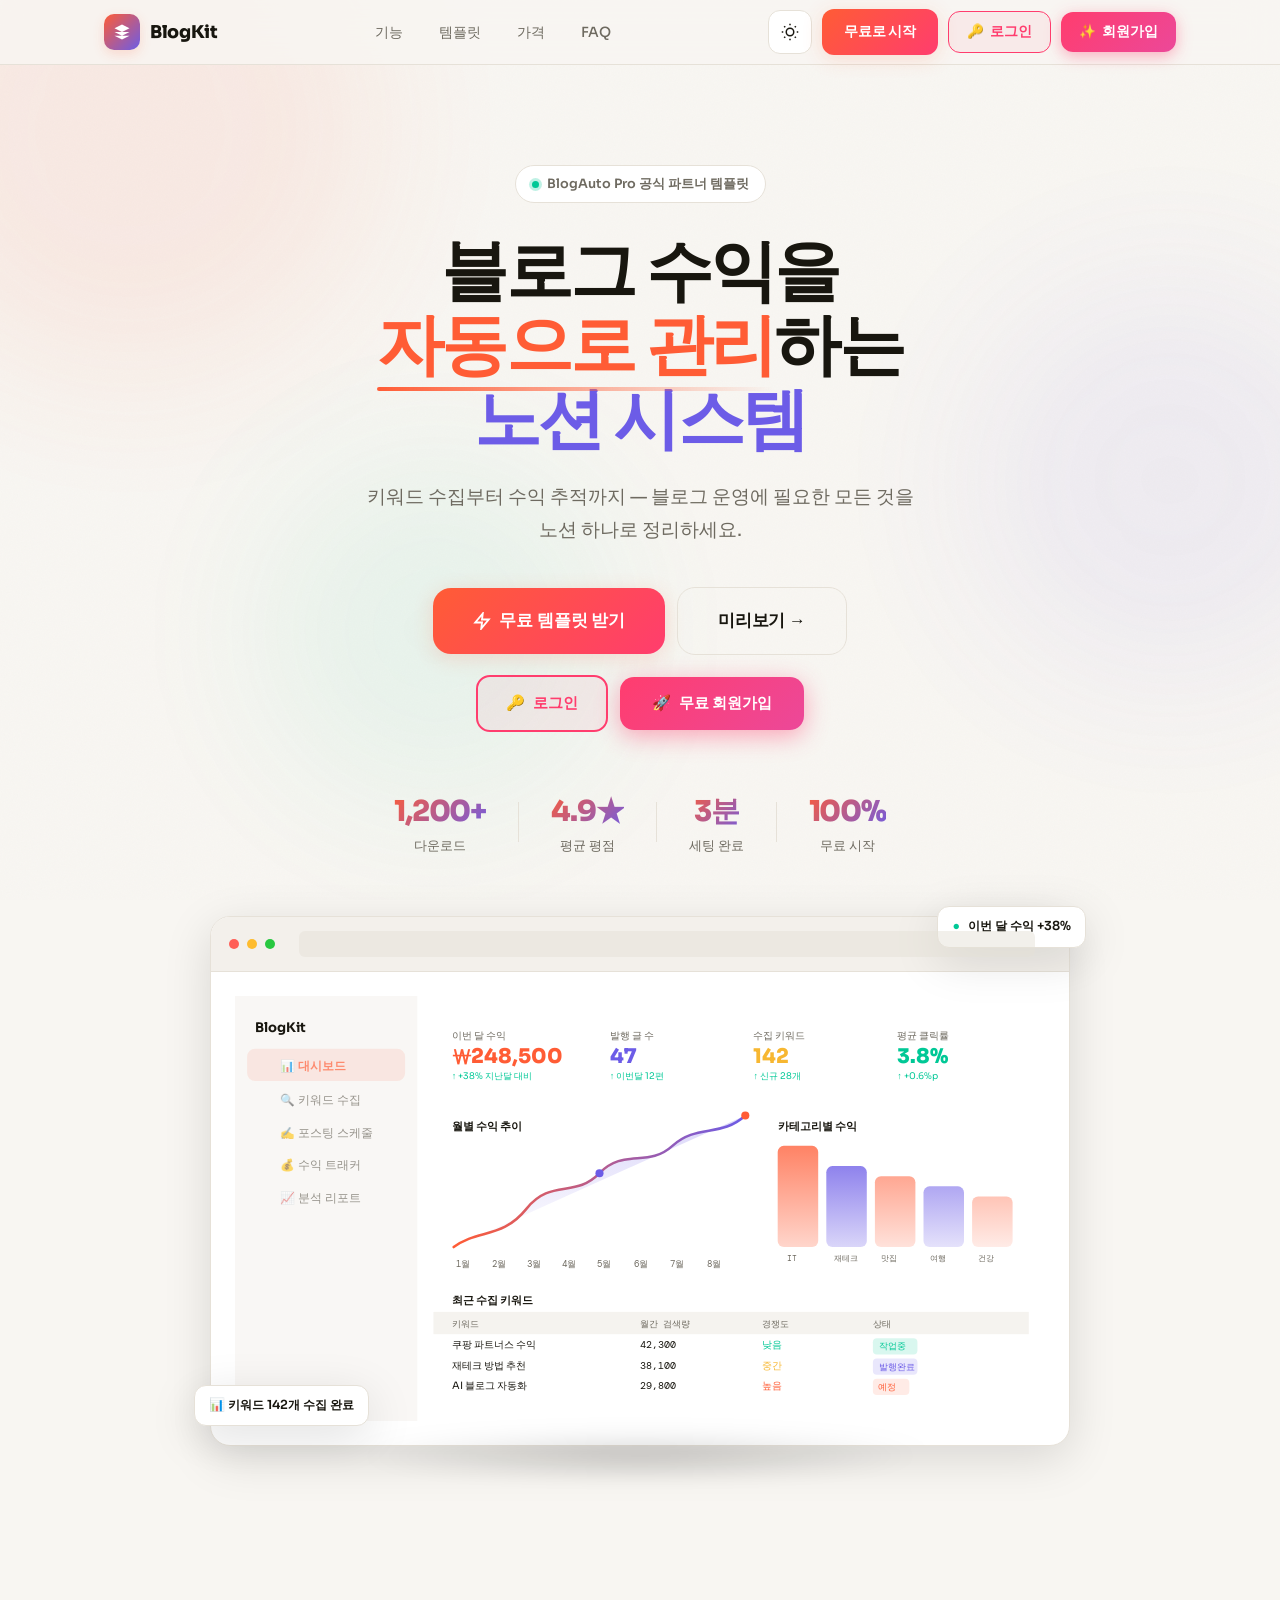
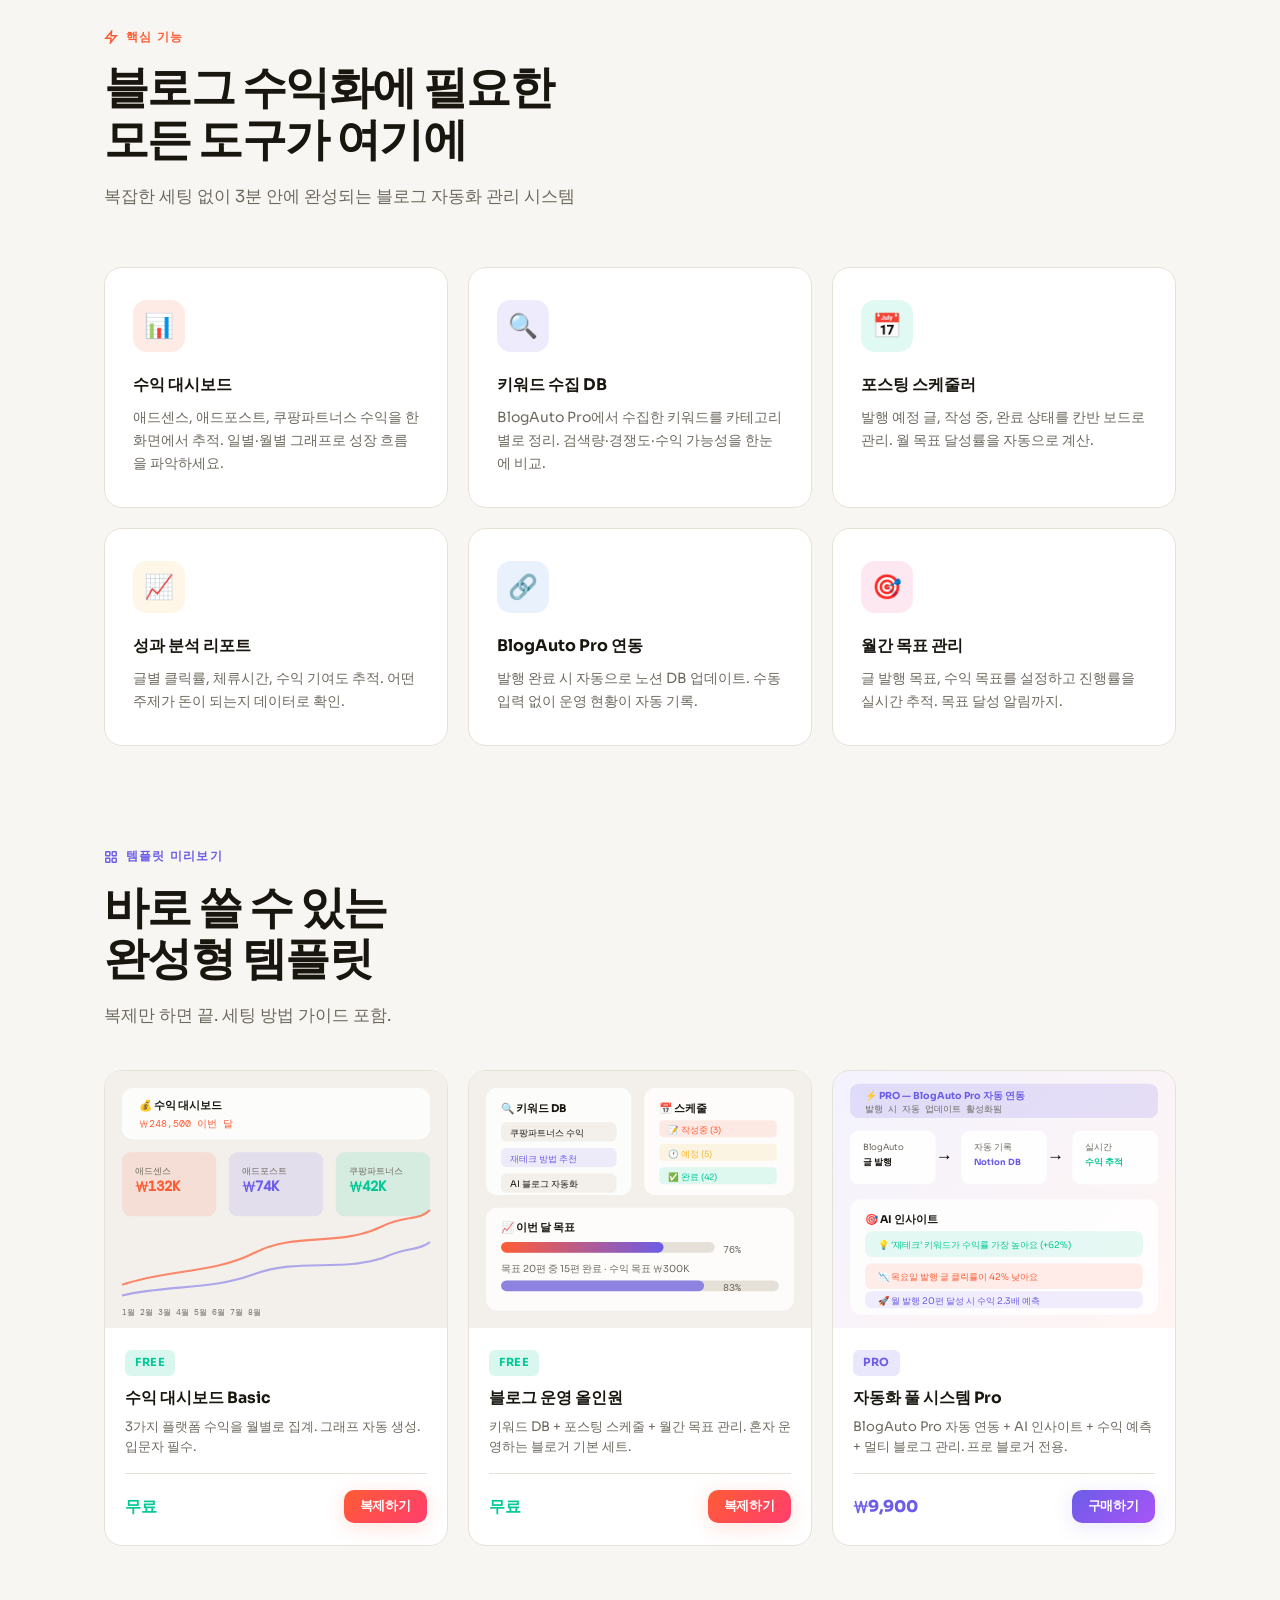
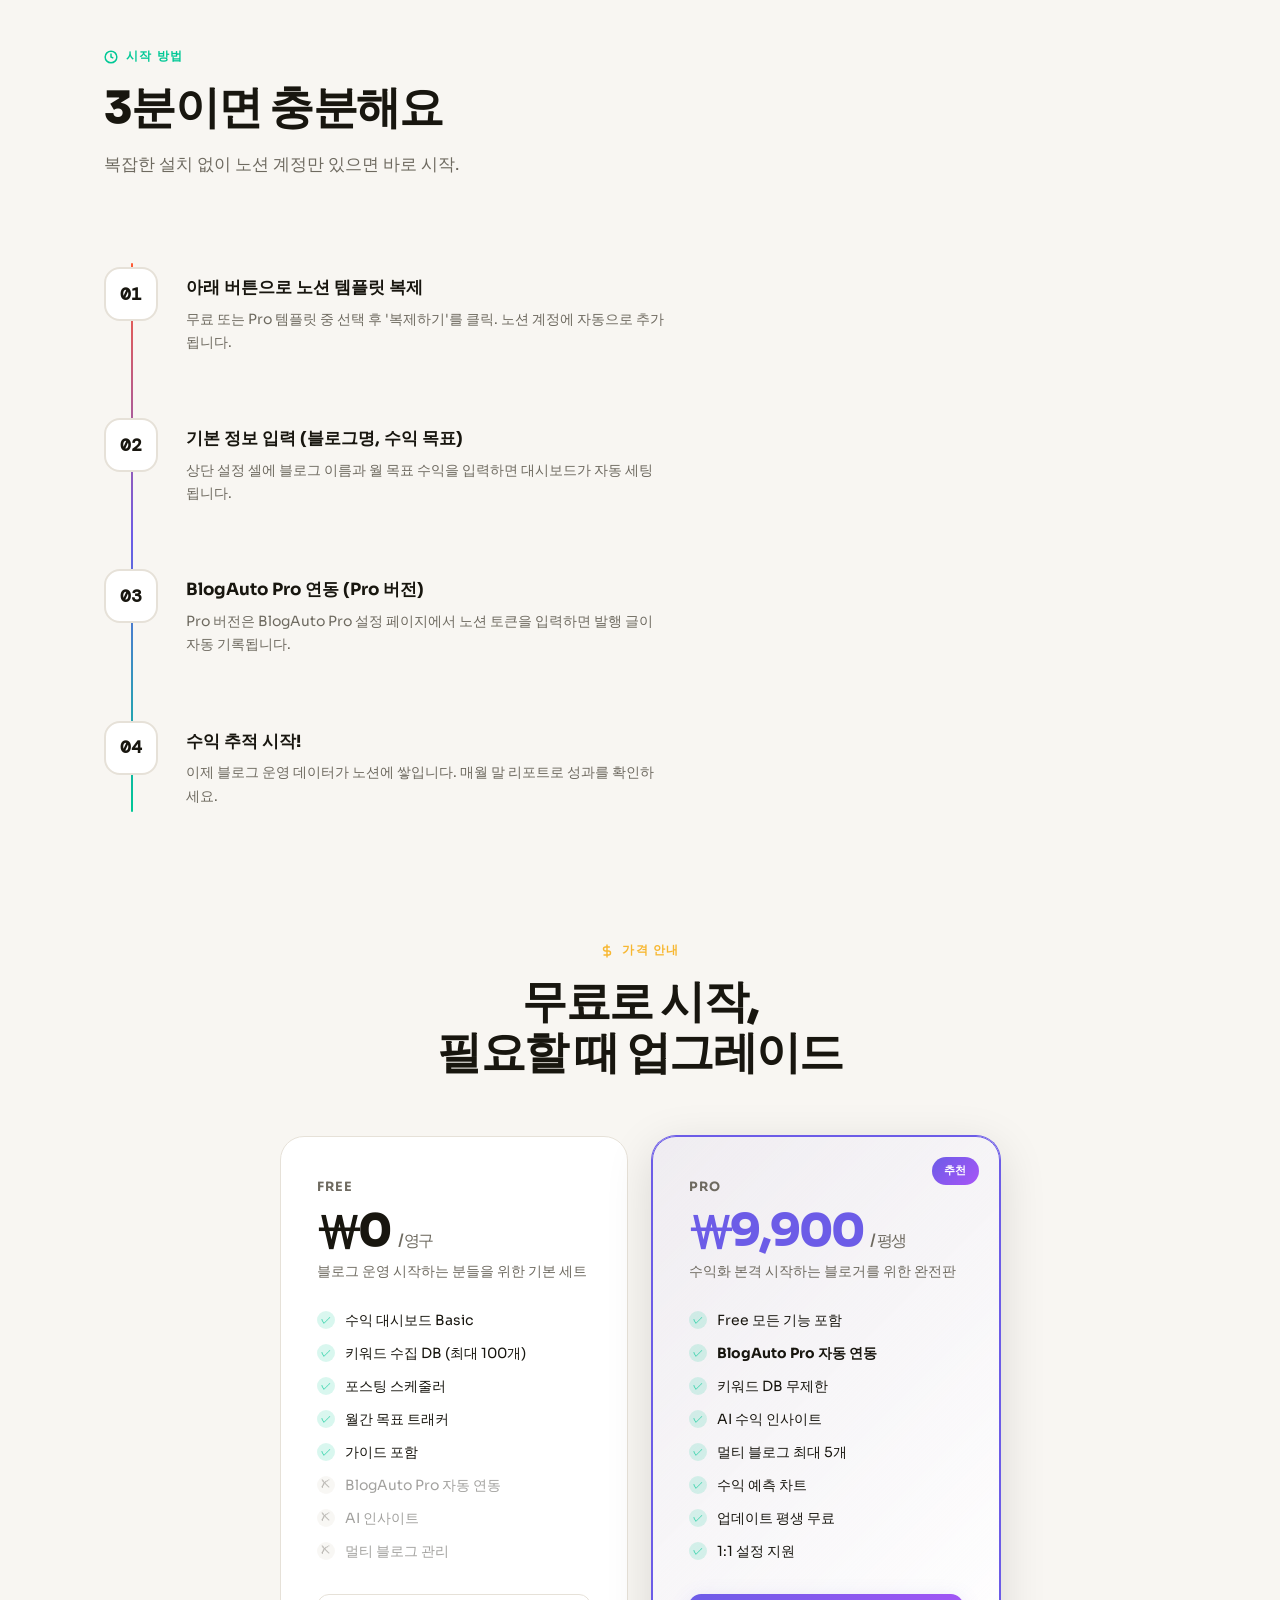
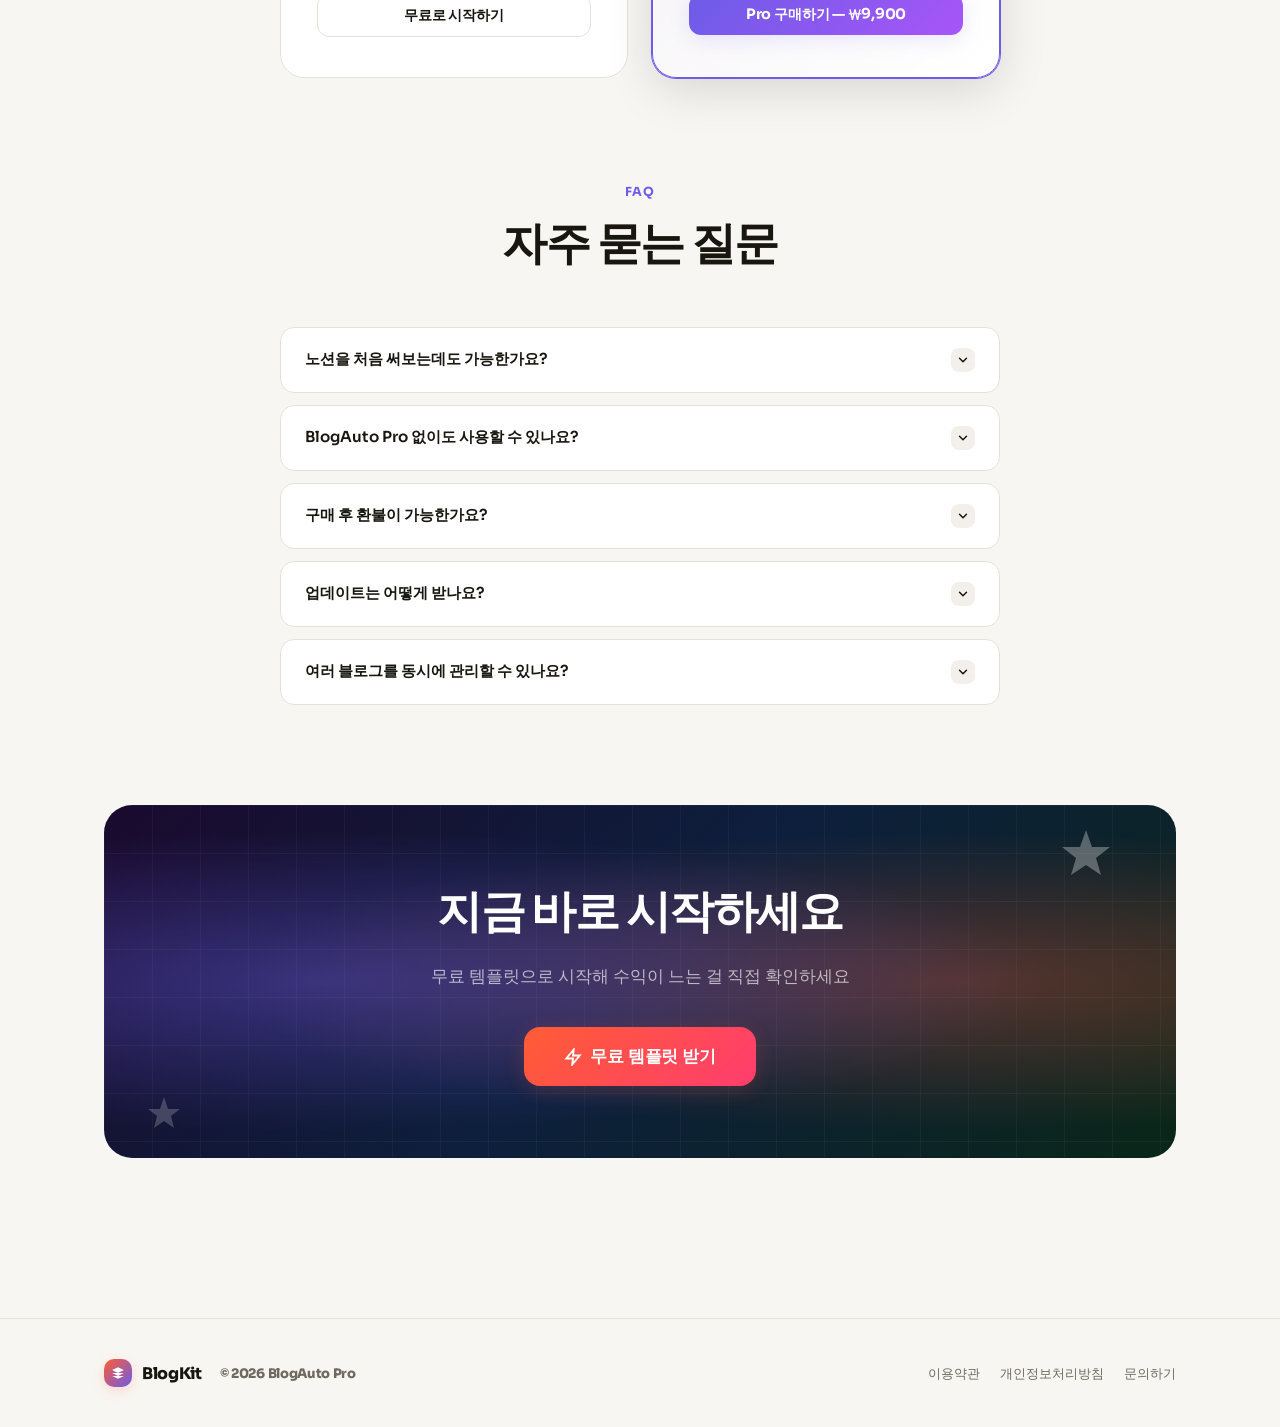
==== commit e3087561: "Update index.html" ====
--- a/index.html
+++ b/index.html
@@ -585,6 +585,116 @@
     @keyframes shimmer {
       100% { transform: translateX(100%); }
     }
+
+    /* ════════════════════════════════════════
+       로그인 / 회원가입 버튼
+    ════════════════════════════════════════ */
+    /* 네비 로그인 버튼 */
+    .btn-login-nav {
+      display: inline-flex; align-items: center; gap: 6px;
+      padding: 9px 18px; border-radius: 12px;
+      font-size: 0.85rem; font-weight: 700;
+      color: #ff3d6e; border: 1.5px solid #ff3d6e;
+      background: rgba(255,61,110,0.06);
+      cursor: pointer; transition: all 0.25s;
+      text-decoration: none; white-space: nowrap;
+      font-family: 'Sora', sans-serif;
+    }
+    .btn-login-nav:hover {
+      background: rgba(255,61,110,0.15);
+      transform: translateY(-2px);
+      box-shadow: 0 6px 20px rgba(255,61,110,0.25);
+    }
+    .btn-login-icon { animation: keyWiggle 2.5s ease-in-out infinite; display: inline-block; }
+    @keyframes keyWiggle {
+      0%,100% { transform: rotate(0deg); }
+      25% { transform: rotate(-15deg); }
+      75% { transform: rotate(15deg); }
+    }
+
+    /* 네비 회원가입 버튼 */
+    .btn-signup-nav {
+      display: inline-flex; align-items: center; gap: 6px;
+      padding: 9px 18px; border-radius: 12px;
+      font-size: 0.85rem; font-weight: 700;
+      color: white;
+      background: linear-gradient(135deg, #ff3d6e, #ec4899);
+      box-shadow: 0 4px 16px rgba(255,61,110,0.4);
+      cursor: pointer; transition: all 0.25s;
+      text-decoration: none; white-space: nowrap;
+      font-family: 'Sora', sans-serif;
+      animation: signupPulse 3s ease-in-out infinite;
+    }
+    .btn-signup-nav:hover {
+      transform: translateY(-3px) scale(1.04);
+      box-shadow: 0 8px 28px rgba(255,61,110,0.55);
+      animation: none;
+    }
+    .btn-signup-icon { animation: starSpin 3s linear infinite; display: inline-block; }
+    @keyframes starSpin {
+      0% { transform: rotate(0deg) scale(1); }
+      50% { transform: rotate(180deg) scale(1.3); }
+      100% { transform: rotate(360deg) scale(1); }
+    }
+    @keyframes signupPulse {
+      0%,100% { box-shadow: 0 4px 16px rgba(255,61,110,0.4); }
+      50% { box-shadow: 0 4px 28px rgba(255,61,110,0.7); }
+    }
+
+    /* 히어로 로그인/회원가입 버튼 영역 */
+    .hero-auth-btns {
+      display: flex; align-items: center; justify-content: center; gap: 12px;
+      margin-top: 20px; flex-wrap: wrap;
+      animation: fadeUp 0.6s 0.45s ease both;
+    }
+    .btn-hero-login {
+      display: inline-flex; align-items: center; gap: 8px;
+      padding: 14px 28px; border-radius: 14px;
+      font-size: 0.95rem; font-weight: 700;
+      color: #ff3d6e; border: 2px solid #ff3d6e;
+      background: rgba(255,61,110,0.06);
+      cursor: pointer; transition: all 0.25s;
+      text-decoration: none;
+      font-family: 'Sora', sans-serif;
+    }
+    .btn-hero-login:hover {
+      background: rgba(255,61,110,0.12);
+      transform: translateY(-3px);
+      box-shadow: 0 8px 24px rgba(255,61,110,0.3);
+    }
+    .btn-hero-signup {
+      display: inline-flex; align-items: center; gap: 8px;
+      padding: 14px 32px; border-radius: 14px;
+      font-size: 0.95rem; font-weight: 700;
+      color: white;
+      background: linear-gradient(135deg, #ff3d6e, #ec4899, #a855f7);
+      background-size: 200% 200%;
+      box-shadow: 0 6px 24px rgba(255,61,110,0.45);
+      cursor: pointer; transition: all 0.25s;
+      text-decoration: none;
+      font-family: 'Sora', sans-serif;
+      animation: gradientShift 4s ease infinite, heroBtnGlow 3s ease-in-out infinite;
+    }
+    .btn-hero-signup:hover {
+      transform: translateY(-4px) scale(1.05);
+      box-shadow: 0 12px 36px rgba(255,61,110,0.6);
+      animation: gradientShift 4s ease infinite;
+    }
+    @keyframes gradientShift {
+      0% { background-position: 0% 50%; }
+      50% { background-position: 100% 50%; }
+      100% { background-position: 0% 50%; }
+    }
+    @keyframes heroBtnGlow {
+      0%,100% { box-shadow: 0 6px 24px rgba(255,61,110,0.45); }
+      50% { box-shadow: 0 6px 36px rgba(236,72,153,0.7); }
+    }
+
+    /* 모바일 네비 버튼 숨김 */
+    @media (max-width: 768px) {
+      .btn-login-nav, .btn-signup-nav { display: none; }
+    }
+
   </style>
 </head>
 <body>
@@ -631,6 +741,12 @@
             <span class="shimmer"></span>
             무료로 시작
           </a>
+          <a href="/app.html" class="btn-login-nav">
+            <span class="btn-login-icon">🔑</span> 로그인
+          </a>
+          <a href="https://www.blogautopro.com/signup" class="btn-signup-nav">
+            <span class="btn-signup-icon">✨</span> 회원가입
+          </a>
         </div>
       </div>
     </div>
@@ -657,6 +773,14 @@
         </a>
         <a href="#templates" class="btn btn-outline btn-xl">
           미리보기 →
+        </a>
+      </div>
+      <div class="hero-auth-btns">
+        <a href="/app.html" class="btn-hero-login">
+          <span>🔑</span> 로그인
+        </a>
+        <a href="https://www.blogautopro.com/signup" class="btn-hero-signup">
+          <span>🚀</span> 무료 회원가입
         </a>
       </div>
 
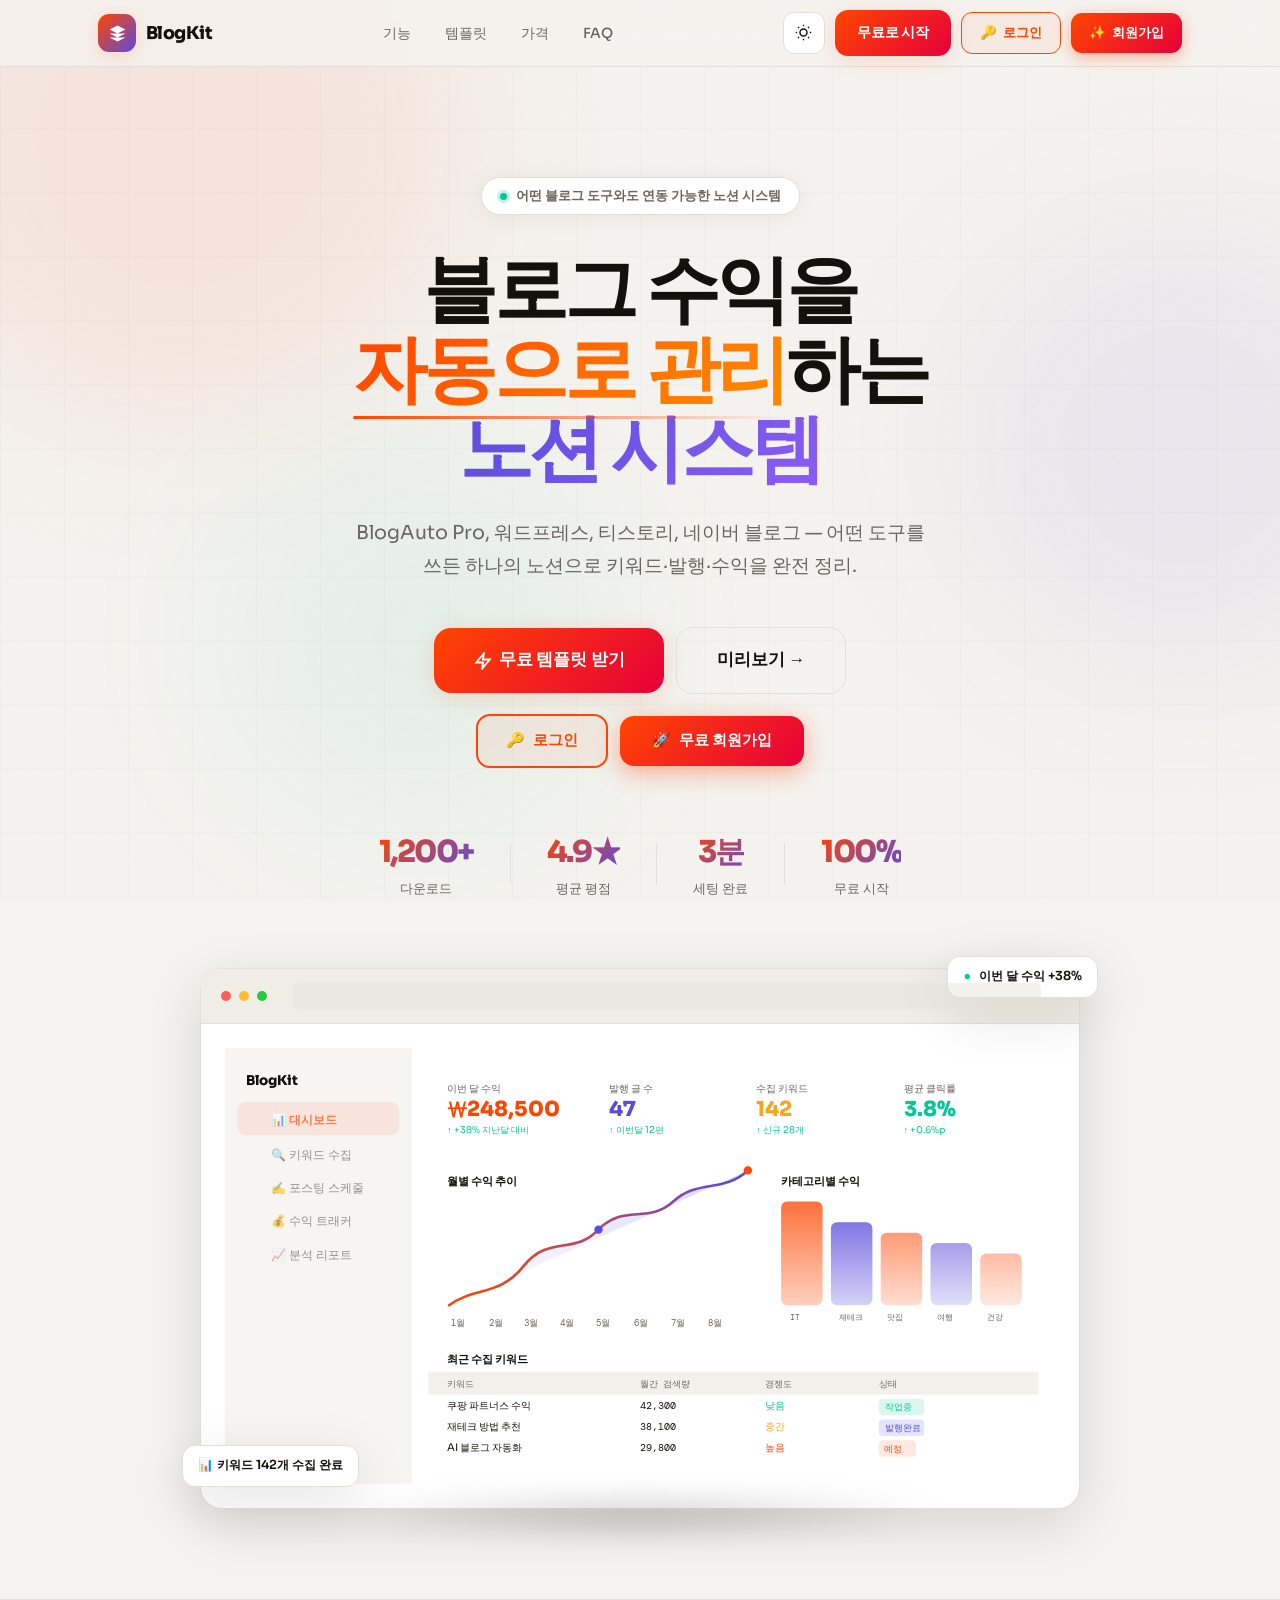
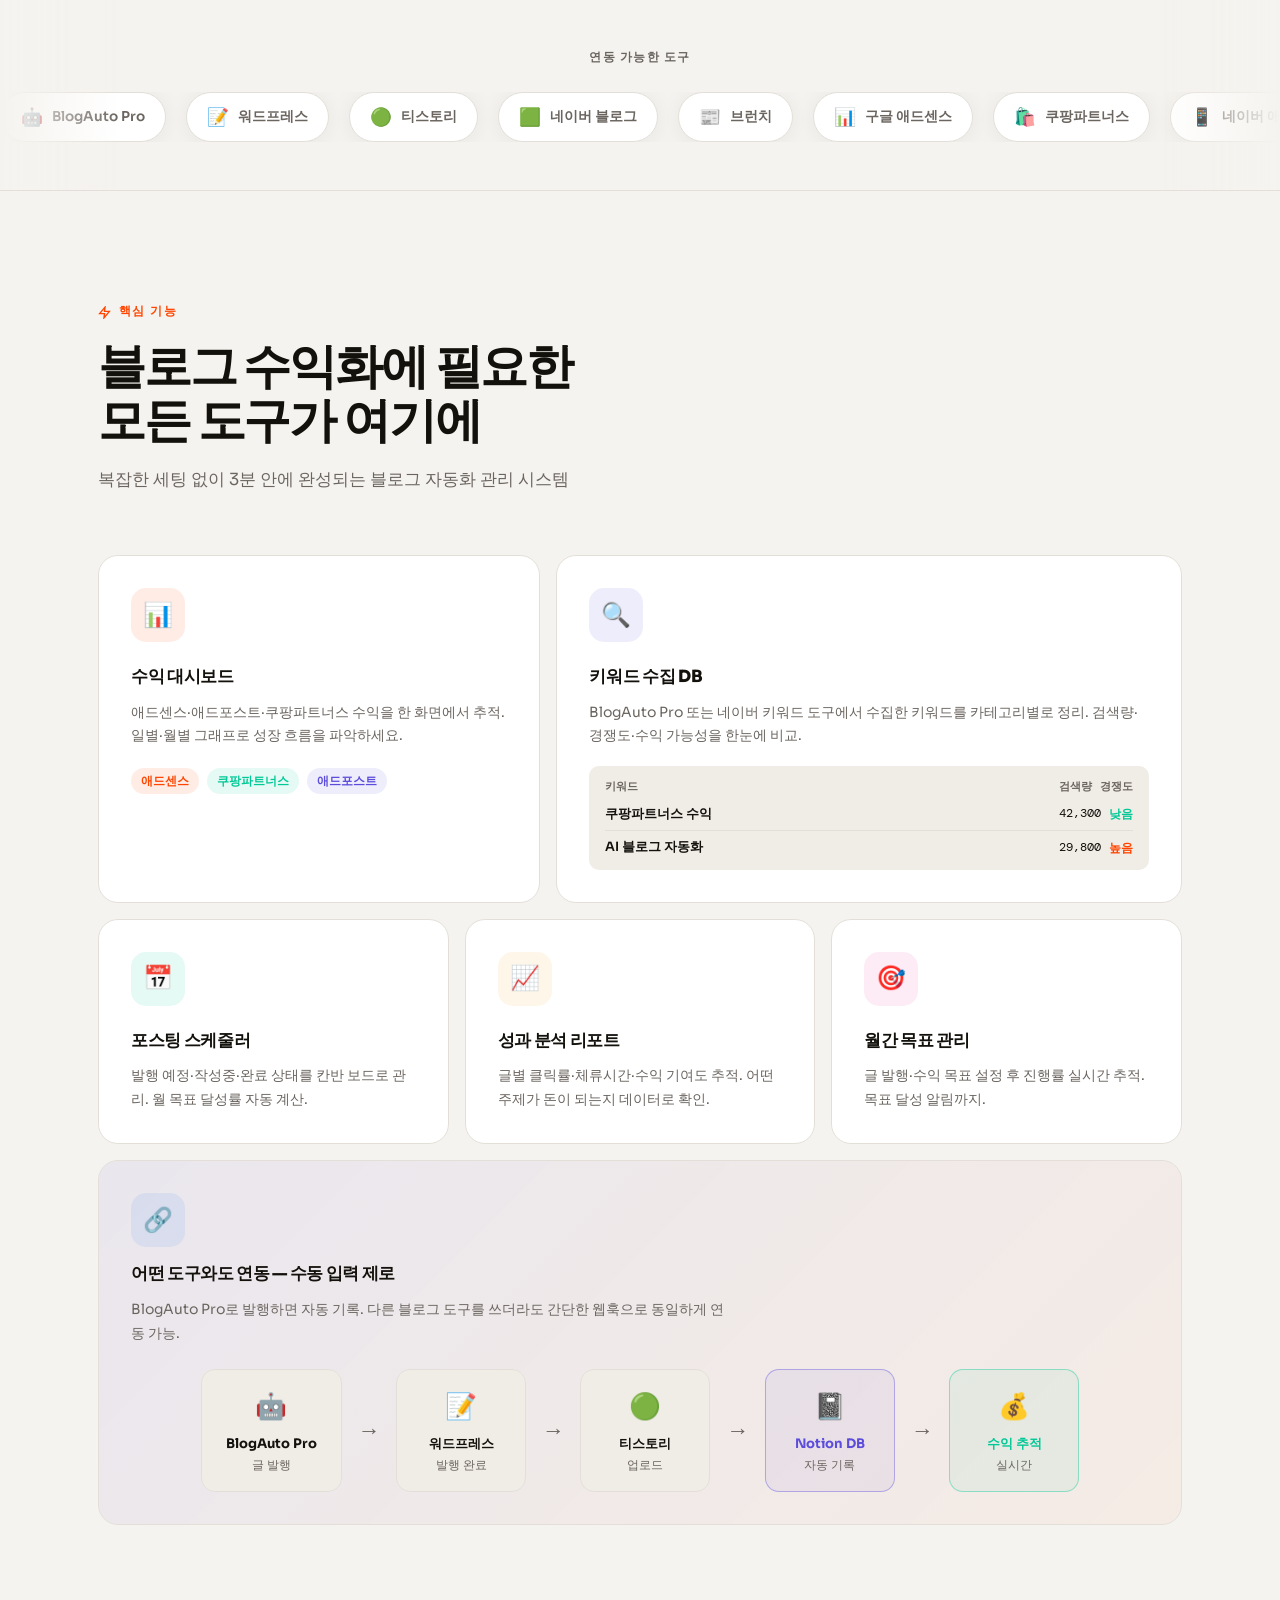
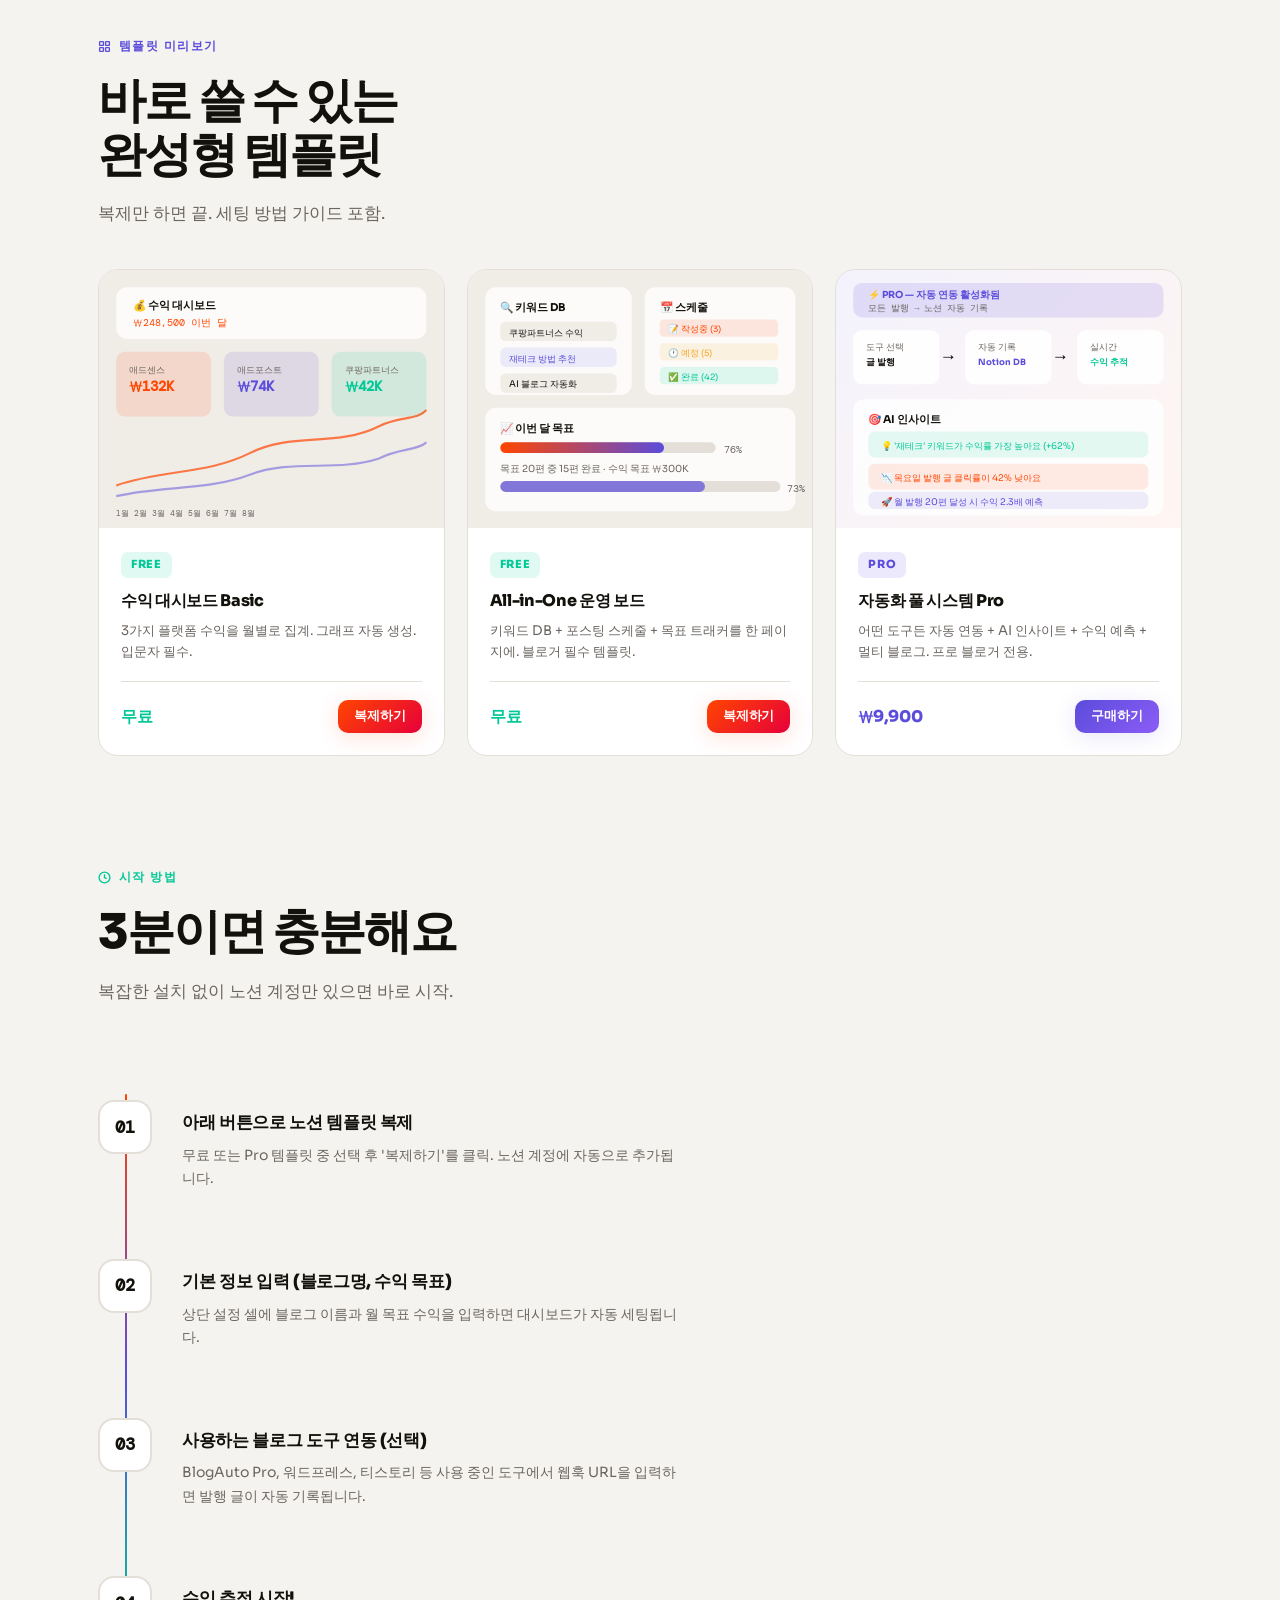
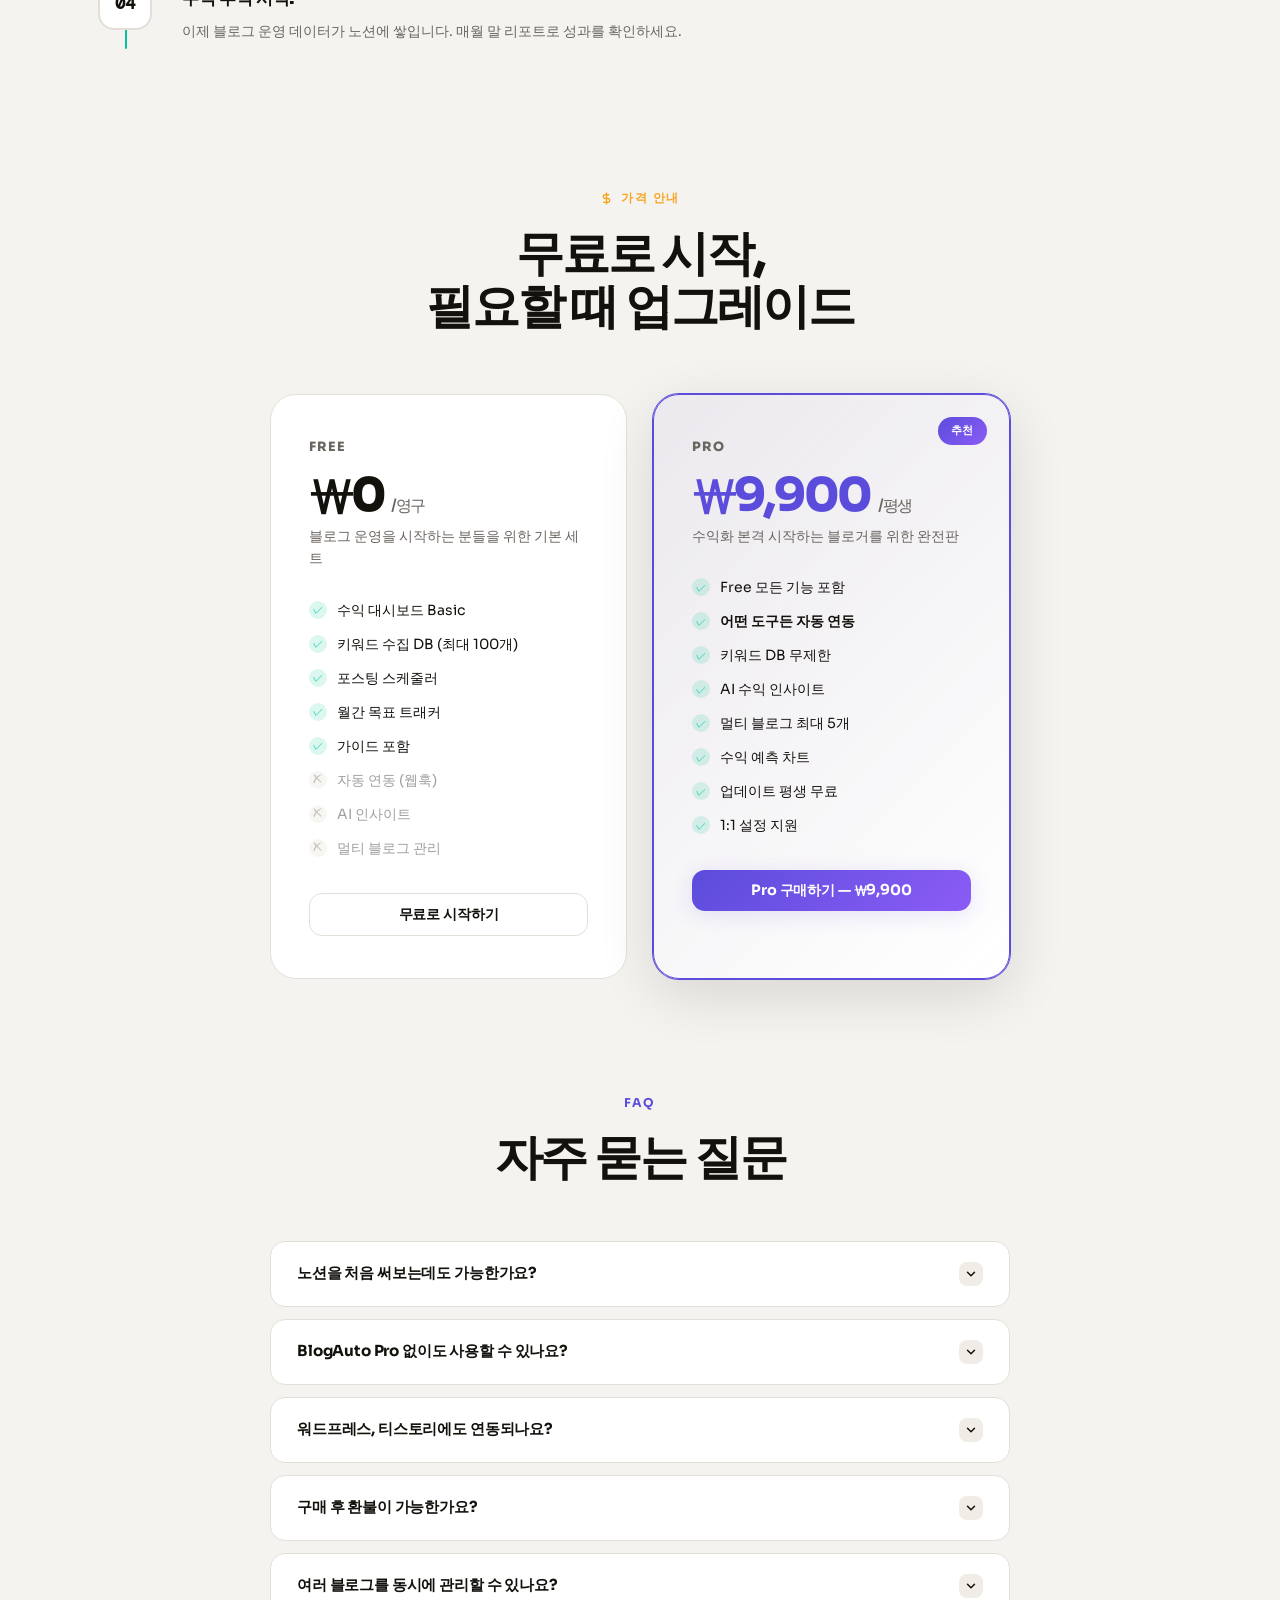
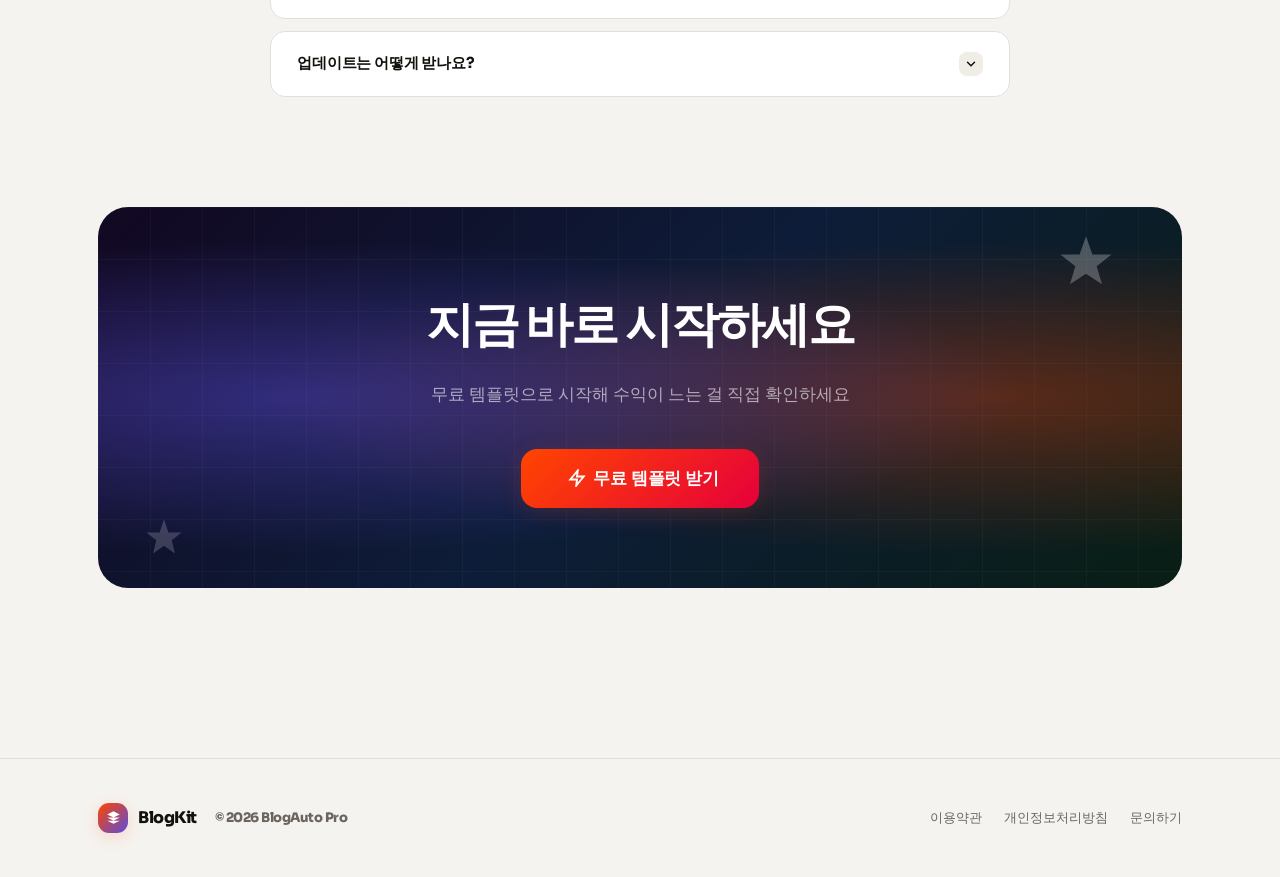
==== commit a67632c3: "Update index.html" ====
--- a/index.html
+++ b/index.html
@@ -3,54 +3,54 @@
 <head>
   <meta charset="UTF-8"/>
   <meta name="viewport" content="width=device-width, initial-scale=1.0"/>
-  <title>BlogKit — 블로그 자동화 노션 템플릿</title>
-  <link href="https://fonts.googleapis.com/css2?family=Sora:wght@400;500;600;700;800&family=DM+Mono:wght@400;500&display=swap" rel="stylesheet"/>
+  <title>BlogKit — 블로그 수익화 노션 시스템</title>
+  <link href="https://fonts.googleapis.com/css2?family=Sora:wght@300;400;500;600;700;800;900&family=DM+Mono:wght@400;500&family=Pretendard:wght@400;500;600;700;800;900&display=swap" rel="stylesheet"/>
   <style>
     /* ════════════════════════════════════════
-       THEME VARIABLES
+       THEME
     ════════════════════════════════════════ */
     :root {
-      --bg:        #f8f6f2;
+      --bg:        #f5f3ef;
       --bg2:       #ffffff;
-      --fg:        #18160f;
-      --fg2:       #6e6a60;
-      --border:    #e6e1d8;
+      --fg:        #13110c;
+      --fg2:       #6b6560;
+      --border:    #e3dfd8;
       --card:      #ffffff;
-      --card2:     #f3f0eb;
-      --accent:    #ff5c35;
-      --accent2:   #6c5ce7;
+      --card2:     #f0ece6;
+      --accent:    #ff4500;
+      --accent2:   #5b4cdb;
       --accent3:   #00c896;
-      --accent4:   #f7b731;
-      --glow1:     rgba(255,92,53,0.18);
-      --glow2:     rgba(108,92,231,0.15);
-      --glow3:     rgba(0,200,150,0.15);
-      --shadow:    0 2px 20px rgba(0,0,0,0.07);
-      --shadow-lg: 0 12px 48px rgba(0,0,0,0.13);
-      --r:         18px;
-      --t:         0.28s cubic-bezier(0.4,0,0.2,1);
+      --accent4:   #f5a623;
+      --glow1:     rgba(255,69,0,0.16);
+      --glow2:     rgba(91,76,219,0.14);
+      --glow3:     rgba(0,200,150,0.13);
+      --shadow:    0 2px 24px rgba(0,0,0,0.06);
+      --shadow-lg: 0 16px 56px rgba(0,0,0,0.12);
+      --r:         20px;
+      --t:         0.26s cubic-bezier(0.4,0,0.2,1);
     }
     [data-theme="dark"] {
-      --bg:        #0f0e0c;
-      --bg2:       #181613;
-      --fg:        #f2ede6;
-      --fg2:       #8a8278;
-      --border:    #272420;
-      --card:      #1c1a17;
-      --card2:     #222018;
-      --glow1:     rgba(255,92,53,0.22);
-      --glow2:     rgba(108,92,231,0.20);
-      --glow3:     rgba(0,200,150,0.18);
-      --shadow:    0 2px 20px rgba(0,0,0,0.45);
-      --shadow-lg: 0 12px 48px rgba(0,0,0,0.6);
-    }
-
-    /* ════════════════════════════════════════
-       RESET & BASE
+      --bg:        #0c0b09;
+      --bg2:       #141210;
+      --fg:        #f0ebe3;
+      --fg2:       #857e76;
+      --border:    #242018;
+      --card:      #1a1714;
+      --card2:     #201d19;
+      --glow1:     rgba(255,69,0,0.2);
+      --glow2:     rgba(91,76,219,0.18);
+      --glow3:     rgba(0,200,150,0.16);
+      --shadow:    0 2px 24px rgba(0,0,0,0.5);
+      --shadow-lg: 0 16px 56px rgba(0,0,0,0.65);
+    }
+
+    /* ════════════════════════════════════════
+       RESET
     ════════════════════════════════════════ */
     *, *::before, *::after { box-sizing: border-box; margin: 0; padding: 0; }
     html { scroll-behavior: smooth; }
     body {
-      font-family: 'Sora', sans-serif;
+      font-family: 'Sora', 'Pretendard', sans-serif;
       background: var(--bg);
       color: var(--fg);
       transition: background var(--t), color var(--t);
@@ -61,401 +61,451 @@
     img { max-width: 100%; }
 
     /* ════════════════════════════════════════
-       SVG BACKGROUND BLOBS
-    ════════════════════════════════════════ */
-    .blob-wrap {
-      position: fixed; inset: 0; pointer-events: none; z-index: 0; overflow: hidden;
-    }
+       BACKGROUND
+    ════════════════════════════════════════ */
+    .blob-wrap { position: fixed; inset: 0; pointer-events: none; z-index: 0; overflow: hidden; }
     .blob {
-      position: absolute;
-      border-radius: 50%;
-      filter: blur(80px);
-      opacity: 0.45;
-      animation: blobFloat 8s ease-in-out infinite;
-    }
-    [data-theme="dark"] .blob { opacity: 0.3; }
-    .blob-1 { width: 500px; height: 500px; background: var(--glow1); top: -120px; left: -120px; animation-delay: 0s; }
-    .blob-2 { width: 420px; height: 420px; background: var(--glow2); top: 30%; right: -100px; animation-delay: -3s; }
-    .blob-3 { width: 360px; height: 360px; background: var(--glow3); bottom: 10%; left: 20%; animation-delay: -5s; }
+      position: absolute; border-radius: 50%;
+      filter: blur(90px); opacity: 0.5;
+      animation: blobFloat 9s ease-in-out infinite;
+    }
+    [data-theme="dark"] .blob { opacity: 0.28; }
+    .blob-1 { width: 560px; height: 560px; background: var(--glow1); top: -140px; left: -100px; animation-delay: 0s; }
+    .blob-2 { width: 440px; height: 440px; background: var(--glow2); top: 25%; right: -120px; animation-delay: -3.5s; }
+    .blob-3 { width: 380px; height: 380px; background: var(--glow3); bottom: 8%; left: 18%; animation-delay: -6s; }
     @keyframes blobFloat {
-      0%,100% { transform: translateY(0) scale(1); }
-      50%      { transform: translateY(-30px) scale(1.05); }
-    }
-
-    /* ════════════════════════════════════════
-       NOISE TEXTURE OVERLAY
-    ════════════════════════════════════════ */
+      0%,100% { transform: translateY(0) scale(1) rotate(0deg); }
+      50% { transform: translateY(-28px) scale(1.06) rotate(3deg); }
+    }
     .noise {
-      position: fixed; inset: 0; pointer-events: none; z-index: 1;
-      opacity: 0.025;
+      position: fixed; inset: 0; pointer-events: none; z-index: 1; opacity: 0.022;
       background-image: url("data:image/svg+xml,%3Csvg xmlns='http://www.w3.org/2000/svg' width='300' height='300'%3E%3Cfilter id='n'%3E%3CfeTurbulence type='fractalNoise' baseFrequency='0.75' numOctaves='4' stitchTiles='stitch'/%3E%3C/filter%3E%3Crect width='300' height='300' filter='url(%23n)' opacity='1'/%3E%3C/svg%3E");
     }
 
     /* ════════════════════════════════════════
-       LAYOUT WRAPPER
+       GRID OVERLAY (subtle)
+    ════════════════════════════════════════ */
+    .grid-overlay {
+      position: fixed; inset: 0; pointer-events: none; z-index: 0; opacity: 0.018;
+      background-image:
+        linear-gradient(var(--fg) 1px, transparent 1px),
+        linear-gradient(90deg, var(--fg) 1px, transparent 1px);
+      background-size: 64px 64px;
+    }
+
+    /* ════════════════════════════════════════
+       LAYOUT
     ════════════════════════════════════════ */
     .wrap { position: relative; z-index: 2; }
-    .container { max-width: 1120px; margin: 0 auto; padding: 0 24px; }
+    .container { max-width: 1140px; margin: 0 auto; padding: 0 28px; }
 
     /* ════════════════════════════════════════
        NAV
     ════════════════════════════════════════ */
     nav {
       position: sticky; top: 0; z-index: 100;
-      background: rgba(248,246,242,0.82);
-      backdrop-filter: blur(20px);
-      -webkit-backdrop-filter: blur(20px);
+      background: rgba(245,243,239,0.78);
+      backdrop-filter: blur(24px); -webkit-backdrop-filter: blur(24px);
       border-bottom: 1px solid var(--border);
       transition: background var(--t), border-color var(--t);
     }
-    [data-theme="dark"] nav { background: rgba(15,14,12,0.85); }
-    .nav-inner {
-      display: flex; align-items: center; justify-content: space-between;
-      height: 64px; gap: 16px;
-    }
-    .logo {
-      display: flex; align-items: center; gap: 10px;
-      font-size: 1.1rem; font-weight: 800; letter-spacing: -0.02em;
-    }
+    [data-theme="dark"] nav { background: rgba(12,11,9,0.88); }
+    .nav-inner { display: flex; align-items: center; justify-content: space-between; height: 66px; gap: 16px; }
+    .logo { display: flex; align-items: center; gap: 10px; font-size: 1.1rem; font-weight: 900; letter-spacing: -0.03em; }
     .logo-icon {
-      width: 36px; height: 36px; border-radius: 10px;
+      width: 38px; height: 38px; border-radius: 11px;
       background: linear-gradient(135deg, var(--accent), var(--accent2));
       display: flex; align-items: center; justify-content: center;
-      box-shadow: 0 4px 12px var(--glow1);
-      flex-shrink: 0;
-    }
-    .logo-icon svg { width: 18px; height: 18px; fill: white; }
-    .nav-links { display: flex; align-items: center; gap: 8px; }
+      box-shadow: 0 4px 16px var(--glow1); flex-shrink: 0;
+    }
+    .logo-icon svg { width: 19px; height: 19px; fill: white; }
+    .nav-links { display: flex; align-items: center; gap: 4px; }
     .nav-link {
-      padding: 8px 14px; border-radius: 10px; font-size: 0.875rem; font-weight: 500;
+      padding: 8px 15px; border-radius: 10px; font-size: 0.875rem; font-weight: 500;
       color: var(--fg2); transition: all var(--t); cursor: pointer;
     }
     .nav-link:hover { background: var(--card2); color: var(--fg); }
     .nav-right { display: flex; align-items: center; gap: 10px; }
 
-    /* 테마 토글 버튼 */
     .theme-btn {
-      width: 44px; height: 44px; border-radius: 12px; border: 1.5px solid var(--border);
+      width: 42px; height: 42px; border-radius: 11px; border: 1.5px solid var(--border);
       background: var(--card); cursor: pointer; display: flex; align-items: center; justify-content: center;
-      transition: all var(--t); flex-shrink: 0;
-      color: var(--fg);
-    }
-    .theme-btn:hover { background: var(--card2); transform: scale(1.05); box-shadow: var(--shadow); }
-    .theme-btn svg { width: 18px; height: 18px; stroke: var(--fg); transition: stroke var(--t); }
-    [data-theme="dark"] .theme-btn svg { stroke: #f2ede6; }
-    [data-theme="light"] .theme-btn svg { stroke: #18160f; }
+      transition: all var(--t); flex-shrink: 0; color: var(--fg); position: relative;
+    }
+    .theme-btn:hover { background: var(--card2); transform: scale(1.06); }
+    .theme-btn svg { width: 17px; height: 17px; stroke: var(--fg); transition: stroke var(--t); }
     .icon-sun, .icon-moon { position: absolute; transition: all var(--t); }
     [data-theme="light"] .icon-moon { opacity: 0; transform: rotate(90deg) scale(0.5); }
-    [data-theme="dark"]  .icon-sun  { opacity: 0; transform: rotate(-90deg) scale(0.5); }
-    .theme-btn { position: relative; }
-
-    /* CTA 버튼 */
+    [data-theme="dark"] .icon-sun { opacity: 0; transform: rotate(-90deg) scale(0.5); }
+
     .btn {
-      display: inline-flex; align-items: center; gap: 8px;
-      padding: 11px 22px; border-radius: 12px; font-size: 0.9rem; font-weight: 700;
+      display: inline-flex; align-items: center; gap: 7px;
+      padding: 11px 22px; border-radius: 13px; font-size: 0.9rem; font-weight: 700;
       cursor: pointer; border: none; transition: all var(--t); position: relative; overflow: hidden;
       font-family: 'Sora', sans-serif; letter-spacing: -0.01em;
     }
-    .btn::after {
-      content: ''; position: absolute; inset: 0;
-      background: rgba(255,255,255,0.15);
-      opacity: 0; transition: opacity var(--t);
-    }
+    .btn::after { content: ''; position: absolute; inset: 0; background: rgba(255,255,255,0.14); opacity: 0; transition: opacity var(--t); }
     .btn:hover::after { opacity: 1; }
     .btn:active { transform: scale(0.97); }
-    .btn-primary {
-      background: linear-gradient(135deg, var(--accent), #ff3d6e);
-      color: white; box-shadow: 0 4px 20px var(--glow1);
-    }
-    .btn-primary:hover { transform: translateY(-2px); box-shadow: 0 8px 30px var(--glow1); }
-    .btn-outline {
-      background: transparent; color: var(--fg);
-      border: 1.5px solid var(--border);
-    }
+    .btn-primary { background: linear-gradient(135deg, var(--accent), #e6003a); color: white; box-shadow: 0 4px 22px var(--glow1); }
+    .btn-primary:hover { transform: translateY(-2px); box-shadow: 0 8px 32px var(--glow1); }
+    .btn-outline { background: transparent; color: var(--fg); border: 1.5px solid var(--border); }
     .btn-outline:hover { background: var(--card2); transform: translateY(-2px); box-shadow: var(--shadow); }
-    .btn-accent2 {
-      background: linear-gradient(135deg, var(--accent2), #a855f7);
-      color: white; box-shadow: 0 4px 20px var(--glow2);
-    }
-    .btn-accent2:hover { transform: translateY(-2px); box-shadow: 0 8px 30px var(--glow2); }
-    .btn-lg { padding: 16px 32px; font-size: 1rem; border-radius: 16px; }
-    .btn-xl { padding: 20px 40px; font-size: 1.05rem; border-radius: 18px; }
+    .btn-accent2 { background: linear-gradient(135deg, var(--accent2), #8b5cf6); color: white; box-shadow: 0 4px 22px var(--glow2); }
+    .btn-accent2:hover { transform: translateY(-2px); box-shadow: 0 8px 32px var(--glow2); }
+    .btn-lg { padding: 15px 32px; font-size: 1rem; border-radius: 15px; }
+    .btn-xl { padding: 19px 40px; font-size: 1.05rem; border-radius: 17px; }
+    .btn-sm { padding: 8px 16px; font-size: 0.8rem; border-radius: 10px; }
+
+    .shimmer {
+      position: absolute; inset: 0;
+      background: linear-gradient(90deg, transparent, rgba(255,255,255,0.28), transparent);
+      transform: translateX(-100%); animation: shimmer 2.8s infinite;
+    }
+    @keyframes shimmer { 100% { transform: translateX(100%); } }
+
+    /* 네비 특수 버튼 */
+    .btn-login-nav {
+      display: inline-flex; align-items: center; gap: 6px;
+      padding: 9px 18px; border-radius: 11px;
+      font-size: 0.84rem; font-weight: 700;
+      color: var(--accent); border: 1.5px solid var(--accent);
+      background: rgba(255,69,0,0.06);
+      cursor: pointer; transition: all 0.25s;
+      text-decoration: none; white-space: nowrap;
+      font-family: 'Sora', sans-serif;
+    }
+    .btn-login-nav:hover { background: rgba(255,69,0,0.14); transform: translateY(-2px); box-shadow: 0 6px 20px rgba(255,69,0,0.22); }
+    .btn-login-icon { animation: keyWiggle 2.8s ease-in-out infinite; display: inline-block; }
+    @keyframes keyWiggle { 0%,100%{transform:rotate(0deg)} 25%{transform:rotate(-14deg)} 75%{transform:rotate(14deg)} }
+
+    .btn-signup-nav {
+      display: inline-flex; align-items: center; gap: 6px;
+      padding: 9px 18px; border-radius: 11px;
+      font-size: 0.84rem; font-weight: 700; color: white;
+      background: linear-gradient(135deg, #ff4500, #e6003a);
+      box-shadow: 0 4px 16px rgba(255,69,0,0.4);
+      cursor: pointer; transition: all 0.25s; text-decoration: none; white-space: nowrap;
+      font-family: 'Sora', sans-serif;
+      animation: signupPulse 3s ease-in-out infinite;
+    }
+    .btn-signup-nav:hover { transform: translateY(-3px) scale(1.04); box-shadow: 0 8px 28px rgba(255,69,0,0.55); animation: none; }
+    .btn-signup-icon { animation: starSpin 3.2s linear infinite; display: inline-block; }
+    @keyframes starSpin { 0%{transform:rotate(0deg) scale(1)} 50%{transform:rotate(180deg) scale(1.28)} 100%{transform:rotate(360deg) scale(1)} }
+    @keyframes signupPulse { 0%,100%{box-shadow:0 4px 16px rgba(255,69,0,0.4)} 50%{box-shadow:0 4px 28px rgba(255,69,0,0.7)} }
+
+    @media (max-width: 768px) { .btn-login-nav, .btn-signup-nav { display: none; } }
 
     /* ════════════════════════════════════════
        HERO
     ════════════════════════════════════════ */
-    .hero {
-      padding: 100px 0 80px;
-      text-align: center;
-      position: relative;
-    }
+    .hero { padding: 110px 0 90px; text-align: center; position: relative; }
+
     .hero-badge {
-      display: inline-flex; align-items: center; gap: 8px;
-      padding: 8px 16px; border-radius: 100px;
+      display: inline-flex; align-items: center; gap: 9px;
+      padding: 8px 18px; border-radius: 100px;
       background: var(--card); border: 1.5px solid var(--border);
       font-size: 0.8rem; font-weight: 600; color: var(--fg2);
-      margin-bottom: 32px;
-      animation: fadeUp 0.6s ease both;
+      margin-bottom: 36px; animation: fadeUp 0.6s ease both;
+      box-shadow: var(--shadow);
     }
     .hero-badge .dot {
       width: 7px; height: 7px; border-radius: 50%;
-      background: var(--accent3);
-      box-shadow: 0 0 0 3px rgba(0,200,150,0.25);
-      animation: pulse 2s infinite;
-    }
-    @keyframes pulse {
-      0%,100% { box-shadow: 0 0 0 3px rgba(0,200,150,0.25); }
-      50%      { box-shadow: 0 0 0 6px rgba(0,200,150,0.1); }
-    }
+      background: var(--accent3); box-shadow: 0 0 0 3px rgba(0,200,150,0.25);
+      animation: pulse 2.2s infinite;
+    }
+    @keyframes pulse { 0%,100%{box-shadow:0 0 0 3px rgba(0,200,150,0.22)} 50%{box-shadow:0 0 0 7px rgba(0,200,150,0.08)} }
+
     .hero h1 {
-      font-size: clamp(2.4rem, 6vw, 4.2rem);
-      font-weight: 800; letter-spacing: -0.04em; line-height: 1.1;
-      margin-bottom: 24px;
-      animation: fadeUp 0.6s 0.1s ease both;
-    }
-    .hero h1 .hi { color: var(--accent); position: relative; }
+      font-size: clamp(2.6rem, 6.5vw, 4.6rem);
+      font-weight: 900; letter-spacing: -0.05em; line-height: 1.08;
+      margin-bottom: 26px; animation: fadeUp 0.6s 0.1s ease both;
+    }
+    .hero h1 .hi {
+      color: var(--accent); position: relative;
+      background: linear-gradient(135deg, #ff4500, #ff8c00);
+      -webkit-background-clip: text; -webkit-text-fill-color: transparent; background-clip: text;
+    }
     .hero h1 .hi::after {
-      content: '';
-      position: absolute; left: 0; bottom: -4px; right: 0; height: 4px;
+      content: ''; position: absolute; left: 0; bottom: -3px; right: 0; height: 3px;
       background: linear-gradient(90deg, var(--accent), transparent);
-      border-radius: 2px;
-    }
-    .hero h1 .hi2 { color: var(--accent2); }
-    .hero p {
-      font-size: clamp(1rem, 2.5vw, 1.2rem);
-      color: var(--fg2); max-width: 560px; margin: 0 auto 40px;
-      line-height: 1.7; font-weight: 400;
-      animation: fadeUp 0.6s 0.2s ease both;
-    }
-    .hero-btns {
-      display: flex; align-items: center; justify-content: center; gap: 12px; flex-wrap: wrap;
-      animation: fadeUp 0.6s 0.3s ease both;
-    }
-    .hero-stats {
-      display: flex; align-items: center; justify-content: center; gap: 32px;
-      margin-top: 56px; flex-wrap: wrap;
-      animation: fadeUp 0.6s 0.4s ease both;
-    }
+      border-radius: 2px; -webkit-text-fill-color: transparent;
+    }
+    .hero h1 .hi2 {
+      background: linear-gradient(135deg, var(--accent2), #8b5cf6);
+      -webkit-background-clip: text; -webkit-text-fill-color: transparent; background-clip: text;
+    }
+    .hero p { font-size: clamp(1rem, 2.5vw, 1.2rem); color: var(--fg2); max-width: 580px; margin: 0 auto 44px; line-height: 1.75; font-weight: 400; animation: fadeUp 0.6s 0.2s ease both; }
+
+    .hero-btns { display: flex; align-items: center; justify-content: center; gap: 12px; flex-wrap: wrap; animation: fadeUp 0.6s 0.3s ease both; }
+
+    .hero-auth-btns {
+      display: flex; align-items: center; justify-content: center; gap: 12px;
+      margin-top: 20px; flex-wrap: wrap; animation: fadeUp 0.6s 0.45s ease both;
+    }
+    .btn-hero-login {
+      display: inline-flex; align-items: center; gap: 8px;
+      padding: 13px 28px; border-radius: 14px; font-size: 0.93rem; font-weight: 700;
+      color: var(--accent); border: 2px solid var(--accent);
+      background: rgba(255,69,0,0.06); cursor: pointer; transition: all 0.25s; text-decoration: none; font-family: 'Sora', sans-serif;
+    }
+    .btn-hero-login:hover { background: rgba(255,69,0,0.12); transform: translateY(-3px); box-shadow: 0 8px 24px rgba(255,69,0,0.28); }
+    .btn-hero-signup {
+      display: inline-flex; align-items: center; gap: 8px;
+      padding: 13px 32px; border-radius: 14px; font-size: 0.93rem; font-weight: 700; color: white;
+      background: linear-gradient(135deg, #ff4500, #e6003a, #a855f7);
+      background-size: 200% 200%;
+      box-shadow: 0 6px 24px rgba(255,69,0,0.42); cursor: pointer; transition: all 0.25s; text-decoration: none;
+      font-family: 'Sora', sans-serif;
+      animation: gradientShift 4s ease infinite, heroBtnGlow 3.2s ease-in-out infinite;
+    }
+    .btn-hero-signup:hover { transform: translateY(-4px) scale(1.05); box-shadow: 0 12px 36px rgba(255,69,0,0.58); animation: gradientShift 4s ease infinite; }
+    @keyframes gradientShift { 0%{background-position:0% 50%} 50%{background-position:100% 50%} 100%{background-position:0% 50%} }
+    @keyframes heroBtnGlow { 0%,100%{box-shadow:0 6px 24px rgba(255,69,0,0.42)} 50%{box-shadow:0 6px 36px rgba(168,85,247,0.65)} }
+
+    .hero-stats { display: flex; align-items: center; justify-content: center; gap: 36px; margin-top: 60px; flex-wrap: wrap; animation: fadeUp 0.6s 0.4s ease both; }
     .stat { text-align: center; }
     .stat-num {
-      font-size: 1.8rem; font-weight: 800; letter-spacing: -0.04em;
+      font-size: 1.9rem; font-weight: 900; letter-spacing: -0.05em;
       background: linear-gradient(135deg, var(--accent), var(--accent2));
-      -webkit-background-clip: text; -webkit-text-fill-color: transparent;
-      background-clip: text;
-    }
-    .stat-label { font-size: 0.8rem; color: var(--fg2); font-weight: 500; margin-top: 2px; }
-    .stat-divider { width: 1px; height: 40px; background: var(--border); }
-
-    /* ════════════════════════════════════════
-       MOCKUP / SVG DEMO
-    ════════════════════════════════════════ */
-    .hero-mockup {
-      margin: 60px auto 0;
-      max-width: 860px;
+      -webkit-background-clip: text; -webkit-text-fill-color: transparent; background-clip: text;
+    }
+    .stat-label { font-size: 0.8rem; color: var(--fg2); font-weight: 500; margin-top: 3px; }
+    .stat-divider { width: 1px; height: 42px; background: var(--border); }
+
+    /* ════════════════════════════════════════
+       MOCKUP
+    ════════════════════════════════════════ */
+    .hero-mockup { margin: 68px auto 0; max-width: 880px; position: relative; animation: fadeUp 0.8s 0.55s ease both; }
+    .mockup-shadow { position: absolute; bottom: -28px; left: 50%; transform: translateX(-50%); width: 72%; height: 44px; background: radial-gradient(ellipse, rgba(0,0,0,0.22) 0%, transparent 70%); filter: blur(14px); }
+    .mockup-frame { background: var(--card); border: 1.5px solid var(--border); border-radius: 22px; overflow: hidden; box-shadow: var(--shadow-lg); }
+    .mockup-bar { display: flex; align-items: center; gap: 8px; padding: 14px 20px; border-bottom: 1px solid var(--border); background: var(--card2); }
+    .mockup-dot { width: 10px; height: 10px; border-radius: 50%; }
+    .mockup-dot:nth-child(1){background:#ff5f57} .mockup-dot:nth-child(2){background:#febc2e} .mockup-dot:nth-child(3){background:#28c840}
+    .mockup-url { flex: 1; height: 26px; background: var(--border); border-radius: 6px; margin: 0 18px; opacity: 0.45; }
+    .mockup-svg { width: 100%; display: block; padding: 24px; }
+
+    .float-badge {
+      position: absolute; background: var(--card); border: 1.5px solid var(--border);
+      border-radius: 13px; padding: 10px 15px; box-shadow: var(--shadow-lg);
+      display: flex; align-items: center; gap: 8px; font-size: 0.78rem; font-weight: 600; white-space: nowrap;
+    }
+    .float-badge-1 { top: -12px; right: -18px; animation: floatBadge 3.2s ease-in-out infinite; }
+    .float-badge-2 { bottom: 22px; left: -18px; animation: floatBadge 3.2s 1.6s ease-in-out infinite; }
+    @keyframes floatBadge { 0%,100%{transform:translateY(0)} 50%{transform:translateY(-9px)} }
+    @media (max-width: 600px) { .float-badge { display: none; } }
+
+    /* ════════════════════════════════════════
+       INTEGRATION STRIP
+    ════════════════════════════════════════ */
+    .integration-strip {
+      padding: 48px 0;
+      border-top: 1px solid var(--border);
+      border-bottom: 1px solid var(--border);
+      overflow: hidden;
       position: relative;
-      animation: fadeUp 0.7s 0.5s ease both;
-    }
-    .mockup-shadow {
-      position: absolute; bottom: -30px; left: 50%; transform: translateX(-50%);
-      width: 70%; height: 40px;
-      background: radial-gradient(ellipse, rgba(0,0,0,0.2) 0%, transparent 70%);
-      filter: blur(12px);
-    }
-    .mockup-frame {
+    }
+    .integration-strip::before, .integration-strip::after {
+      content: ''; position: absolute; top: 0; bottom: 0; width: 120px; z-index: 2;
+      pointer-events: none;
+    }
+    .integration-strip::before { left: 0; background: linear-gradient(90deg, var(--bg), transparent); }
+    .integration-strip::after { right: 0; background: linear-gradient(-90deg, var(--bg), transparent); }
+    .integration-label { text-align: center; font-size: 0.78rem; font-weight: 700; color: var(--fg2); letter-spacing: 0.1em; text-transform: uppercase; margin-bottom: 24px; }
+    .integration-track { display: flex; gap: 20px; animation: scroll 22s linear infinite; width: max-content; }
+    .integration-track:hover { animation-play-state: paused; }
+    @keyframes scroll { 0%{transform:translateX(0)} 100%{transform:translateX(-50%)} }
+    .int-chip {
+      display: flex; align-items: center; gap: 9px;
+      padding: 10px 20px; border-radius: 100px;
       background: var(--card); border: 1.5px solid var(--border);
-      border-radius: 20px; overflow: hidden; box-shadow: var(--shadow-lg);
-    }
-    .mockup-bar {
-      display: flex; align-items: center; gap: 8px;
-      padding: 14px 18px; border-bottom: 1px solid var(--border);
-      background: var(--card2);
-    }
-    .mockup-dot { width: 10px; height: 10px; border-radius: 50%; }
-    .mockup-dot:nth-child(1) { background: #ff5f57; }
-    .mockup-dot:nth-child(2) { background: #febc2e; }
-    .mockup-dot:nth-child(3) { background: #28c840; }
-    .mockup-url {
-      flex: 1; height: 26px; background: var(--border); border-radius: 6px;
-      margin: 0 16px; opacity: 0.5;
-    }
-
-    /* SVG 대시보드 */
-    .mockup-svg { width: 100%; display: block; padding: 24px; }
-
-    /* ════════════════════════════════════════
-       FEATURES
-    ════════════════════════════════════════ */
-    .section { padding: 100px 0; }
+      font-size: 0.85rem; font-weight: 600; color: var(--fg2);
+      white-space: nowrap; box-shadow: var(--shadow);
+      transition: all var(--t);
+    }
+    .int-chip:hover { border-color: var(--accent); color: var(--fg); transform: scale(1.04); }
+    .int-chip span { font-size: 1.1rem; }
+
+    /* ════════════════════════════════════════
+       SECTIONS
+    ════════════════════════════════════════ */
+    .section { padding: 110px 0; }
     .section-label {
       display: inline-flex; align-items: center; gap: 8px;
-      font-size: 0.78rem; font-weight: 700; letter-spacing: 0.1em; text-transform: uppercase;
-      color: var(--accent); margin-bottom: 16px;
-    }
-    .section-label svg { width: 14px; height: 14px; }
-    .section-title {
-      font-size: clamp(1.8rem, 4vw, 2.8rem);
-      font-weight: 800; letter-spacing: -0.035em; line-height: 1.15;
-      margin-bottom: 16px;
-    }
-    .section-sub {
-      font-size: 1.05rem; color: var(--fg2); max-width: 500px; line-height: 1.7;
-    }
-    .features-grid {
-      display: grid; grid-template-columns: repeat(3, 1fr); gap: 20px; margin-top: 56px;
-    }
-    .feat-card {
+      font-size: 0.76rem; font-weight: 700; letter-spacing: 0.12em; text-transform: uppercase;
+      color: var(--accent); margin-bottom: 18px;
+    }
+    .section-label svg { width: 13px; height: 13px; }
+    .section-title { font-size: clamp(1.9rem, 4vw, 3rem); font-weight: 900; letter-spacing: -0.045em; line-height: 1.12; margin-bottom: 18px; }
+    .section-sub { font-size: 1.05rem; color: var(--fg2); max-width: 520px; line-height: 1.75; }
+
+    /* ════════════════════════════════════════
+       FEATURES BENTO GRID
+    ════════════════════════════════════════ */
+    .bento-grid {
+      display: grid;
+      grid-template-columns: repeat(12, 1fr);
+      grid-template-rows: auto;
+      gap: 16px;
+      margin-top: 60px;
+    }
+    .bento-card {
       background: var(--card); border: 1.5px solid var(--border);
-      border-radius: var(--r); padding: 32px 28px;
-      transition: all var(--t); cursor: default; position: relative; overflow: hidden;
-    }
-    .feat-card::before {
-      content: '';
-      position: absolute; inset: 0; opacity: 0;
-      background: linear-gradient(135deg, var(--glow1), transparent);
+      border-radius: var(--r); padding: 32px;
+      transition: all var(--t); position: relative; overflow: hidden;
+    }
+    .bento-card::before {
+      content: ''; position: absolute; inset: 0; opacity: 0;
       transition: opacity var(--t);
     }
-    .feat-card:hover { transform: translateY(-6px); box-shadow: var(--shadow-lg); border-color: var(--accent); }
-    .feat-card:hover::before { opacity: 1; }
-    .feat-card:nth-child(2):hover { border-color: var(--accent2); }
-    .feat-card:nth-child(2)::before { background: linear-gradient(135deg, var(--glow2), transparent); }
-    .feat-card:nth-child(3):hover { border-color: var(--accent3); }
-    .feat-card:nth-child(3)::before { background: linear-gradient(135deg, var(--glow3), transparent); }
-    .feat-card:nth-child(4):hover { border-color: var(--accent4); }
-    .feat-card:nth-child(4)::before { background: linear-gradient(135deg, rgba(247,183,49,0.18), transparent); }
+    .bento-card:hover { transform: translateY(-5px); box-shadow: var(--shadow-lg); }
+    .bento-card:hover::before { opacity: 1; }
+
+    .bento-1 { grid-column: span 5; }
+    .bento-1::before { background: linear-gradient(135deg, var(--glow1), transparent 60%); }
+    .bento-1:hover { border-color: var(--accent); }
+
+    .bento-2 { grid-column: span 7; }
+    .bento-2::before { background: linear-gradient(135deg, var(--glow2), transparent 60%); }
+    .bento-2:hover { border-color: var(--accent2); }
+
+    .bento-3 { grid-column: span 4; }
+    .bento-3::before { background: linear-gradient(135deg, var(--glow3), transparent 60%); }
+    .bento-3:hover { border-color: var(--accent3); }
+
+    .bento-4 { grid-column: span 4; }
+    .bento-4::before { background: linear-gradient(135deg, rgba(245,166,35,0.18), transparent 60%); }
+    .bento-4:hover { border-color: var(--accent4); }
+
+    .bento-5 { grid-column: span 4; }
+    .bento-5::before { background: linear-gradient(135deg, var(--glow2), transparent 60%); }
+    .bento-5:hover { border-color: var(--accent2); }
+
+    .bento-6 { grid-column: span 12; background: linear-gradient(135deg, rgba(91,76,219,0.07), rgba(255,69,0,0.04)); }
+    .bento-6::before { background: linear-gradient(135deg, var(--glow2), var(--glow1), transparent 70%); }
+    .bento-6:hover { border-color: var(--accent2); }
+
+    @media (max-width: 900px) {
+      .bento-1, .bento-2, .bento-3, .bento-4, .bento-5, .bento-6 { grid-column: span 12; }
+    }
+
     .feat-icon {
-      width: 52px; height: 52px; border-radius: 14px;
+      width: 54px; height: 54px; border-radius: 15px;
       display: flex; align-items: center; justify-content: center;
-      margin-bottom: 20px; font-size: 1.5rem;
-      position: relative; z-index: 1;
-    }
-    .feat-icon.orange { background: rgba(255,92,53,0.12); }
-    .feat-icon.purple { background: rgba(108,92,231,0.12); }
-    .feat-icon.green  { background: rgba(0,200,150,0.12); }
-    .feat-icon.yellow { background: rgba(247,183,49,0.12); }
-    .feat-icon.blue   { background: rgba(74,144,226,0.12); }
-    .feat-icon.pink   { background: rgba(232,67,147,0.12); }
-    .feat-title { font-size: 1rem; font-weight: 700; margin-bottom: 8px; position: relative; z-index: 1; }
-    .feat-desc { font-size: 0.875rem; color: var(--fg2); line-height: 1.65; position: relative; z-index: 1; }
-
-    /* ════════════════════════════════════════
-       TEMPLATE PREVIEW (SVG CARDS)
-    ════════════════════════════════════════ */
-    .preview-grid {
-      display: grid; grid-template-columns: repeat(3, 1fr); gap: 20px; margin-top: 56px;
-    }
+      margin-bottom: 22px; font-size: 1.5rem; position: relative; z-index: 1;
+    }
+    .feat-icon.orange { background: rgba(255,69,0,0.1); }
+    .feat-icon.purple { background: rgba(91,76,219,0.1); }
+    .feat-icon.green  { background: rgba(0,200,150,0.1); }
+    .feat-icon.yellow { background: rgba(245,166,35,0.1); }
+    .feat-icon.blue   { background: rgba(59,130,246,0.1); }
+    .feat-icon.pink   { background: rgba(236,72,153,0.1); }
+
+    .feat-title { font-size: 1.05rem; font-weight: 800; margin-bottom: 10px; position: relative; z-index: 1; letter-spacing: -0.02em; }
+    .feat-desc { font-size: 0.875rem; color: var(--fg2); line-height: 1.68; position: relative; z-index: 1; }
+
+    /* 연동 카드 (bento-6) */
+    .integration-flow { display: flex; align-items: center; justify-content: center; gap: 16px; flex-wrap: wrap; margin-top: 24px; position: relative; z-index: 1; }
+    .flow-node {
+      background: var(--card2); border: 1.5px solid var(--border);
+      border-radius: 14px; padding: 16px 24px; text-align: center; min-width: 130px;
+      transition: all var(--t);
+    }
+    .flow-node:hover { transform: translateY(-4px); box-shadow: var(--shadow-lg); }
+    .flow-node-icon { font-size: 1.6rem; margin-bottom: 6px; }
+    .flow-node-title { font-size: 0.82rem; font-weight: 700; margin-bottom: 2px; }
+    .flow-node-sub { font-size: 0.72rem; color: var(--fg2); }
+    .flow-arrow { font-size: 1.4rem; color: var(--fg2); flex-shrink: 0; }
+
+    /* ════════════════════════════════════════
+       TEMPLATES
+    ════════════════════════════════════════ */
+    .preview-grid { display: grid; grid-template-columns: repeat(3, 1fr); gap: 22px; margin-top: 56px; }
     .preview-card {
       background: var(--card); border: 1.5px solid var(--border);
-      border-radius: var(--r); overflow: hidden;
-      transition: all var(--t);
-    }
-    .preview-card:hover { transform: translateY(-8px) scale(1.01); box-shadow: var(--shadow-lg); }
-    .preview-img {
-      width: 100%; aspect-ratio: 4/3; overflow: hidden;
-      background: var(--card2); display: flex; align-items: center; justify-content: center;
-    }
+      border-radius: var(--r); overflow: hidden; transition: all var(--t);
+    }
+    .preview-card:hover { transform: translateY(-9px) scale(1.01); box-shadow: var(--shadow-lg); }
+    .preview-img { width: 100%; aspect-ratio: 4/3; overflow: hidden; background: var(--card2); display: flex; align-items: center; justify-content: center; }
     .preview-img svg { width: 100%; height: 100%; }
-    .preview-info { padding: 20px 20px 22px; }
-    .preview-tag {
-      display: inline-block; padding: 4px 10px; border-radius: 6px;
-      font-size: 0.7rem; font-weight: 700; letter-spacing: 0.05em;
-      margin-bottom: 10px;
-    }
-    .tag-free { background: rgba(0,200,150,0.15); color: var(--accent3); }
-    .tag-pro  { background: rgba(108,92,231,0.15); color: var(--accent2); }
-    .preview-name { font-size: 0.975rem; font-weight: 700; margin-bottom: 6px; }
-    .preview-desc { font-size: 0.82rem; color: var(--fg2); line-height: 1.55; }
-    .preview-footer {
-      display: flex; align-items: center; justify-content: space-between;
-      margin-top: 16px; padding-top: 16px; border-top: 1px solid var(--border);
-    }
-    .preview-price { font-size: 1rem; font-weight: 800; }
+    .preview-info { padding: 22px; }
+    .preview-tag { display: inline-block; padding: 4px 10px; border-radius: 7px; font-size: 0.7rem; font-weight: 800; letter-spacing: 0.06em; margin-bottom: 10px; }
+    .tag-free { background: rgba(0,200,150,0.12); color: var(--accent3); }
+    .tag-pro  { background: rgba(91,76,219,0.12); color: var(--accent2); }
+    .preview-name { font-size: 1rem; font-weight: 800; margin-bottom: 7px; letter-spacing: -0.02em; }
+    .preview-desc { font-size: 0.83rem; color: var(--fg2); line-height: 1.58; }
+    .preview-footer { display: flex; align-items: center; justify-content: space-between; margin-top: 18px; padding-top: 18px; border-top: 1px solid var(--border); }
+    .preview-price { font-size: 1rem; font-weight: 900; }
     .preview-price .free { color: var(--accent3); }
     .preview-price .paid { color: var(--accent2); }
-    .btn-sm { padding: 8px 16px; font-size: 0.8rem; border-radius: 10px; }
-
-    /* ════════════════════════════════════════
-       PRICING
-    ════════════════════════════════════════ */
-    .pricing-grid {
-      display: grid; grid-template-columns: repeat(2, 1fr); gap: 24px;
-      margin-top: 56px; max-width: 720px; margin-left: auto; margin-right: auto;
-    }
-    .pricing-card {
-      background: var(--card); border: 1.5px solid var(--border);
-      border-radius: 24px; padding: 40px 36px;
-      transition: all var(--t); position: relative; overflow: hidden;
-    }
-    .pricing-card.featured {
-      border-color: var(--accent2);
-      background: linear-gradient(135deg, rgba(108,92,231,0.06), var(--card));
-      box-shadow: 0 0 0 1px var(--accent2), var(--shadow-lg);
-    }
-    .pricing-card:hover { transform: translateY(-6px); }
-    .pricing-badge {
-      position: absolute; top: 20px; right: 20px;
-      background: linear-gradient(135deg, var(--accent2), #a855f7);
-      color: white; font-size: 0.7rem; font-weight: 700;
-      padding: 5px 12px; border-radius: 100px; letter-spacing: 0.05em;
-    }
-    .pricing-name { font-size: 0.8rem; font-weight: 700; color: var(--fg2); letter-spacing: 0.08em; text-transform: uppercase; margin-bottom: 12px; }
-    .pricing-price { font-size: 2.8rem; font-weight: 800; letter-spacing: -0.04em; line-height: 1; margin-bottom: 6px; }
-    .pricing-price span { font-size: 1rem; font-weight: 500; color: var(--fg2); }
-    .pricing-desc { font-size: 0.875rem; color: var(--fg2); margin-bottom: 28px; }
-    .pricing-list { list-style: none; display: flex; flex-direction: column; gap: 12px; margin-bottom: 32px; }
-    .pricing-list li {
-      display: flex; align-items: flex-start; gap: 10px;
-      font-size: 0.875rem; line-height: 1.5;
-    }
-    .pricing-list li .check {
-      width: 18px; height: 18px; border-radius: 50%; flex-shrink: 0;
-      display: flex; align-items: center; justify-content: center;
-      font-size: 0.65rem; margin-top: 1px;
-    }
-    .check-ok { background: rgba(0,200,150,0.15); color: var(--accent3); }
-    .check-x  { background: var(--card2); color: var(--fg2); opacity: 0.5; }
+    @media (max-width: 768px) { .preview-grid { grid-template-columns: 1fr; } }
 
     /* ════════════════════════════════════════
        HOW IT WORKS
     ════════════════════════════════════════ */
-    .steps { display: flex; flex-direction: column; gap: 0; margin-top: 56px; position: relative; }
+    .steps { display: flex; flex-direction: column; gap: 0; margin-top: 60px; position: relative; }
     .steps::before {
       content: ''; position: absolute; left: 27px; top: 28px; bottom: 28px; width: 2px;
       background: linear-gradient(180deg, var(--accent), var(--accent2), var(--accent3));
       border-radius: 2px;
     }
-    .step { display: flex; gap: 28px; padding: 32px 0; align-items: flex-start; }
+    .step { display: flex; gap: 30px; padding: 34px 0; align-items: flex-start; }
     .step-num {
       width: 54px; height: 54px; border-radius: 16px; flex-shrink: 0;
       display: flex; align-items: center; justify-content: center;
-      font-size: 1.1rem; font-weight: 800; font-family: 'DM Mono', monospace;
+      font-size: 1.05rem; font-weight: 800; font-family: 'DM Mono', monospace;
       background: var(--card); border: 2px solid var(--border);
       position: relative; z-index: 1; transition: all var(--t);
     }
-    .step:hover .step-num {
-      background: linear-gradient(135deg, var(--accent), var(--accent2));
-      color: white; border-color: transparent;
-      box-shadow: 0 4px 20px var(--glow1);
-      transform: scale(1.08);
-    }
-    .step-content { padding-top: 8px; }
-    .step-title { font-size: 1.05rem; font-weight: 700; margin-bottom: 6px; }
-    .step-desc { font-size: 0.875rem; color: var(--fg2); line-height: 1.65; max-width: 480px; }
+    .step:hover .step-num { background: linear-gradient(135deg, var(--accent), var(--accent2)); color: white; border-color: transparent; box-shadow: 0 4px 22px var(--glow1); transform: scale(1.08); }
+    .step-content { padding-top: 9px; }
+    .step-title { font-size: 1.08rem; font-weight: 800; margin-bottom: 7px; letter-spacing: -0.02em; }
+    .step-desc { font-size: 0.875rem; color: var(--fg2); line-height: 1.68; max-width: 500px; }
+
+    /* ════════════════════════════════════════
+       PRICING
+    ════════════════════════════════════════ */
+    .pricing-grid { display: grid; grid-template-columns: repeat(2, 1fr); gap: 26px; margin-top: 60px; max-width: 740px; margin-left: auto; margin-right: auto; }
+    .pricing-card {
+      background: var(--card); border: 1.5px solid var(--border);
+      border-radius: 26px; padding: 42px 38px;
+      transition: all var(--t); position: relative; overflow: hidden;
+    }
+    .pricing-card.featured {
+      border-color: var(--accent2);
+      background: linear-gradient(135deg, rgba(91,76,219,0.06), var(--card));
+      box-shadow: 0 0 0 1px var(--accent2), var(--shadow-lg);
+    }
+    .pricing-card:hover { transform: translateY(-7px); }
+    .pricing-badge {
+      position: absolute; top: 22px; right: 22px;
+      background: linear-gradient(135deg, var(--accent2), #8b5cf6);
+      color: white; font-size: 0.7rem; font-weight: 800;
+      padding: 5px 13px; border-radius: 100px; letter-spacing: 0.06em;
+    }
+    .pricing-name { font-size: 0.8rem; font-weight: 800; color: var(--fg2); letter-spacing: 0.1em; text-transform: uppercase; margin-bottom: 14px; }
+    .pricing-price { font-size: 2.9rem; font-weight: 900; letter-spacing: -0.05em; line-height: 1; margin-bottom: 7px; }
+    .pricing-price span { font-size: 1rem; font-weight: 500; color: var(--fg2); }
+    .pricing-desc { font-size: 0.875rem; color: var(--fg2); margin-bottom: 30px; line-height: 1.6; }
+    .pricing-list { list-style: none; display: flex; flex-direction: column; gap: 13px; margin-bottom: 34px; }
+    .pricing-list li { display: flex; align-items: flex-start; gap: 10px; font-size: 0.875rem; line-height: 1.5; }
+    .pricing-list li .check { width: 18px; height: 18px; border-radius: 50%; flex-shrink: 0; display: flex; align-items: center; justify-content: center; font-size: 0.65rem; margin-top: 1px; }
+    .check-ok { background: rgba(0,200,150,0.14); color: var(--accent3); }
+    .check-x  { background: var(--card2); color: var(--fg2); opacity: 0.45; }
+    @media (max-width: 640px) { .pricing-grid { grid-template-columns: 1fr; } }
 
     /* ════════════════════════════════════════
        FAQ
     ════════════════════════════════════════ */
-    .faq-list { margin-top: 56px; display: flex; flex-direction: column; gap: 12px; max-width: 720px; margin-left: auto; margin-right: auto; }
-    .faq-item {
-      background: var(--card); border: 1.5px solid var(--border);
-      border-radius: 14px; overflow: hidden; transition: all var(--t);
-    }
+    .faq-list { margin-top: 56px; display: flex; flex-direction: column; gap: 12px; max-width: 740px; margin-left: auto; margin-right: auto; }
+    .faq-item { background: var(--card); border: 1.5px solid var(--border); border-radius: 15px; overflow: hidden; transition: all var(--t); }
     .faq-item:hover { border-color: var(--accent2); }
     .faq-q {
       width: 100%; display: flex; align-items: center; justify-content: space-between;
-      padding: 20px 24px; cursor: pointer; text-align: left;
-      font-size: 0.95rem; font-weight: 600; background: none; border: none;
-      color: var(--fg); font-family: 'Sora', sans-serif;
-      transition: color var(--t);
+      padding: 20px 26px; cursor: pointer; text-align: left;
+      font-size: 0.95rem; font-weight: 700; background: none; border: none;
+      color: var(--fg); font-family: 'Sora', sans-serif; transition: color var(--t);
+      letter-spacing: -0.01em;
     }
     .faq-q .arrow {
       width: 24px; height: 24px; border-radius: 8px; background: var(--card2);
@@ -464,248 +514,87 @@
     }
     .faq-item.open .faq-q .arrow { background: var(--accent2); transform: rotate(180deg); }
     .faq-item.open .faq-q .arrow svg path { stroke: white; }
-    .faq-a {
-      max-height: 0; overflow: hidden; transition: max-height 0.4s ease, padding 0.3s ease;
-      font-size: 0.875rem; color: var(--fg2); line-height: 1.7; padding: 0 24px;
-    }
-    .faq-item.open .faq-a { max-height: 300px; padding: 0 24px 20px; }
+    .faq-a { max-height: 0; overflow: hidden; transition: max-height 0.42s ease, padding 0.32s ease; font-size: 0.875rem; color: var(--fg2); line-height: 1.72; padding: 0 26px; }
+    .faq-item.open .faq-a { max-height: 320px; padding: 0 26px 22px; }
 
     /* ════════════════════════════════════════
        CTA BANNER
     ════════════════════════════════════════ */
     .cta-banner {
-      margin: 0 0 100px;
-      border-radius: 28px; overflow: hidden; position: relative;
-      background: linear-gradient(135deg, #1a0a2e, #0d1f3c, #0a2618);
-      padding: 72px 48px; text-align: center;
+      margin: 0 0 110px; border-radius: 30px; overflow: hidden; position: relative;
+      background: linear-gradient(135deg, #120822, #0d1c38, #091e14);
+      padding: 80px 56px; text-align: center;
     }
     .cta-banner::before {
       content: ''; position: absolute; inset: 0;
-      background: radial-gradient(ellipse at 20% 50%, rgba(108,92,231,0.4) 0%, transparent 60%),
-                  radial-gradient(ellipse at 80% 50%, rgba(255,92,53,0.3) 0%, transparent 60%);
+      background: radial-gradient(ellipse at 18% 50%, rgba(91,76,219,0.45) 0%, transparent 58%),
+                  radial-gradient(ellipse at 82% 50%, rgba(255,69,0,0.32) 0%, transparent 58%);
     }
     .cta-banner * { position: relative; z-index: 1; }
-    .cta-banner h2 {
-      font-size: clamp(1.8rem, 4vw, 2.8rem); font-weight: 800;
-      color: white; letter-spacing: -0.035em; margin-bottom: 16px;
-    }
-    .cta-banner p { color: rgba(255,255,255,0.65); font-size: 1.05rem; margin-bottom: 36px; }
-    .cta-banner .btn-primary { font-size: 1.05rem; padding: 18px 40px; border-radius: 16px; }
-
-    /* SVG GRID DECORATION */
-    .cta-grid {
-      position: absolute; inset: 0; opacity: 0.08;
-      background-image:
-        linear-gradient(rgba(255,255,255,0.5) 1px, transparent 1px),
-        linear-gradient(90deg, rgba(255,255,255,0.5) 1px, transparent 1px);
-      background-size: 48px 48px;
-    }
+    .cta-banner h2 { font-size: clamp(1.9rem, 4.5vw, 3rem); font-weight: 900; color: white; letter-spacing: -0.045em; margin-bottom: 18px; }
+    .cta-banner p { color: rgba(255,255,255,0.6); font-size: 1.05rem; margin-bottom: 40px; }
+    .cta-grid { position: absolute; inset: 0; opacity: 0.06; background-image: linear-gradient(rgba(255,255,255,0.5) 1px, transparent 1px), linear-gradient(90deg, rgba(255,255,255,0.5) 1px, transparent 1px); background-size: 52px 52px; }
 
     /* ════════════════════════════════════════
        FOOTER
     ════════════════════════════════════════ */
-    footer {
-      border-top: 1px solid var(--border);
-      padding: 40px 0;
-    }
-    .footer-inner {
-      display: flex; align-items: center; justify-content: space-between; flex-wrap: wrap; gap: 16px;
-    }
+    footer { border-top: 1px solid var(--border); padding: 44px 0; }
+    .footer-inner { display: flex; align-items: center; justify-content: space-between; flex-wrap: wrap; gap: 16px; }
     .footer-copy { font-size: 0.82rem; color: var(--fg2); }
-    .footer-links { display: flex; gap: 20px; }
+    .footer-links { display: flex; gap: 22px; }
     .footer-links a { font-size: 0.82rem; color: var(--fg2); transition: color var(--t); }
     .footer-links a:hover { color: var(--accent); }
 
     /* ════════════════════════════════════════
        ANIMATIONS
     ════════════════════════════════════════ */
-    @keyframes fadeUp {
-      from { opacity: 0; transform: translateY(24px); }
-      to   { opacity: 1; transform: translateY(0); }
-    }
-    .reveal {
-      opacity: 0; transform: translateY(32px);
-      transition: opacity 0.65s ease, transform 0.65s ease;
-    }
+    @keyframes fadeUp { from{opacity:0;transform:translateY(26px)} to{opacity:1;transform:translateY(0)} }
+    .reveal { opacity: 0; transform: translateY(34px); transition: opacity 0.68s ease, transform 0.68s ease; }
     .reveal.visible { opacity: 1; transform: translateY(0); }
+
+    /* ════════════════════════════════════════
+       CONNECTED BADGE (로그인 시 표시)
+    ════════════════════════════════════════ */
+    .connected-banner {
+      display: none; background: linear-gradient(135deg, rgba(0,200,150,0.1), rgba(91,76,219,0.08));
+      border: 1.5px solid rgba(0,200,150,0.3); border-radius: 16px;
+      padding: 16px 24px; margin-bottom: 28px;
+      align-items: center; gap: 12px; justify-content: center;
+      animation: fadeUp 0.5s ease both;
+    }
+    .connected-banner.show { display: flex; }
+    .connected-banner-icon { font-size: 1.3rem; }
+    .connected-banner-text { font-size: 0.88rem; font-weight: 600; color: var(--fg); }
+    .connected-banner-text span { color: var(--accent3); font-weight: 800; }
 
     /* ════════════════════════════════════════
        MOBILE
     ════════════════════════════════════════ */
     @media (max-width: 768px) {
       .nav-links { display: none; }
-      .hero { padding: 72px 0 60px; }
-      .features-grid, .preview-grid { grid-template-columns: 1fr; }
-      .pricing-grid { grid-template-columns: 1fr; }
-      .cta-banner { padding: 48px 24px; }
+      .hero { padding: 78px 0 64px; }
+      .section { padding: 78px 0; }
+      .cta-banner { padding: 52px 26px; }
       .steps::before { left: 23px; }
       .stat-divider { display: none; }
-      .hero-stats { gap: 20px; }
-      .section { padding: 72px 0; }
+      .hero-stats { gap: 22px; }
     }
     @media (max-width: 480px) {
-      .hero h1 { font-size: 2rem; }
+      .hero h1 { font-size: 2.1rem; }
       .btn-xl { padding: 16px 28px; font-size: 0.95rem; }
-      .pricing-card { padding: 28px 22px; }
-    }
-
-    /* ════════════════════════════════════════
-       FLOATING BADGE ANIMATION
-    ════════════════════════════════════════ */
-    .float-badge {
-      position: absolute;
-      background: var(--card); border: 1.5px solid var(--border);
-      border-radius: 12px; padding: 10px 14px;
-      box-shadow: var(--shadow-lg);
-      display: flex; align-items: center; gap: 8px;
-      font-size: 0.78rem; font-weight: 600;
-      white-space: nowrap;
-    }
-    .float-badge-1 {
-      top: -10px; right: -16px;
-      animation: floatBadge 3s ease-in-out infinite;
-    }
-    .float-badge-2 {
-      bottom: 20px; left: -16px;
-      animation: floatBadge 3s 1.5s ease-in-out infinite;
-    }
-    @keyframes floatBadge {
-      0%,100% { transform: translateY(0); }
-      50%      { transform: translateY(-8px); }
-    }
-    @media (max-width: 600px) { .float-badge { display: none; } }
-
-    /* SHIMMER on buttons */
-    .btn-primary .shimmer, .btn-accent2 .shimmer {
-      position: absolute; inset: 0;
-      background: linear-gradient(90deg, transparent, rgba(255,255,255,0.25), transparent);
-      transform: translateX(-100%);
-      animation: shimmer 2.5s infinite;
-    }
-    @keyframes shimmer {
-      100% { transform: translateX(100%); }
-    }
-
-    /* ════════════════════════════════════════
-       로그인 / 회원가입 버튼
-    ════════════════════════════════════════ */
-    /* 네비 로그인 버튼 */
-    .btn-login-nav {
-      display: inline-flex; align-items: center; gap: 6px;
-      padding: 9px 18px; border-radius: 12px;
-      font-size: 0.85rem; font-weight: 700;
-      color: #ff3d6e; border: 1.5px solid #ff3d6e;
-      background: rgba(255,61,110,0.06);
-      cursor: pointer; transition: all 0.25s;
-      text-decoration: none; white-space: nowrap;
-      font-family: 'Sora', sans-serif;
-    }
-    .btn-login-nav:hover {
-      background: rgba(255,61,110,0.15);
-      transform: translateY(-2px);
-      box-shadow: 0 6px 20px rgba(255,61,110,0.25);
-    }
-    .btn-login-icon { animation: keyWiggle 2.5s ease-in-out infinite; display: inline-block; }
-    @keyframes keyWiggle {
-      0%,100% { transform: rotate(0deg); }
-      25% { transform: rotate(-15deg); }
-      75% { transform: rotate(15deg); }
-    }
-
-    /* 네비 회원가입 버튼 */
-    .btn-signup-nav {
-      display: inline-flex; align-items: center; gap: 6px;
-      padding: 9px 18px; border-radius: 12px;
-      font-size: 0.85rem; font-weight: 700;
-      color: white;
-      background: linear-gradient(135deg, #ff3d6e, #ec4899);
-      box-shadow: 0 4px 16px rgba(255,61,110,0.4);
-      cursor: pointer; transition: all 0.25s;
-      text-decoration: none; white-space: nowrap;
-      font-family: 'Sora', sans-serif;
-      animation: signupPulse 3s ease-in-out infinite;
-    }
-    .btn-signup-nav:hover {
-      transform: translateY(-3px) scale(1.04);
-      box-shadow: 0 8px 28px rgba(255,61,110,0.55);
-      animation: none;
-    }
-    .btn-signup-icon { animation: starSpin 3s linear infinite; display: inline-block; }
-    @keyframes starSpin {
-      0% { transform: rotate(0deg) scale(1); }
-      50% { transform: rotate(180deg) scale(1.3); }
-      100% { transform: rotate(360deg) scale(1); }
-    }
-    @keyframes signupPulse {
-      0%,100% { box-shadow: 0 4px 16px rgba(255,61,110,0.4); }
-      50% { box-shadow: 0 4px 28px rgba(255,61,110,0.7); }
-    }
-
-    /* 히어로 로그인/회원가입 버튼 영역 */
-    .hero-auth-btns {
-      display: flex; align-items: center; justify-content: center; gap: 12px;
-      margin-top: 20px; flex-wrap: wrap;
-      animation: fadeUp 0.6s 0.45s ease both;
-    }
-    .btn-hero-login {
-      display: inline-flex; align-items: center; gap: 8px;
-      padding: 14px 28px; border-radius: 14px;
-      font-size: 0.95rem; font-weight: 700;
-      color: #ff3d6e; border: 2px solid #ff3d6e;
-      background: rgba(255,61,110,0.06);
-      cursor: pointer; transition: all 0.25s;
-      text-decoration: none;
-      font-family: 'Sora', sans-serif;
-    }
-    .btn-hero-login:hover {
-      background: rgba(255,61,110,0.12);
-      transform: translateY(-3px);
-      box-shadow: 0 8px 24px rgba(255,61,110,0.3);
-    }
-    .btn-hero-signup {
-      display: inline-flex; align-items: center; gap: 8px;
-      padding: 14px 32px; border-radius: 14px;
-      font-size: 0.95rem; font-weight: 700;
-      color: white;
-      background: linear-gradient(135deg, #ff3d6e, #ec4899, #a855f7);
-      background-size: 200% 200%;
-      box-shadow: 0 6px 24px rgba(255,61,110,0.45);
-      cursor: pointer; transition: all 0.25s;
-      text-decoration: none;
-      font-family: 'Sora', sans-serif;
-      animation: gradientShift 4s ease infinite, heroBtnGlow 3s ease-in-out infinite;
-    }
-    .btn-hero-signup:hover {
-      transform: translateY(-4px) scale(1.05);
-      box-shadow: 0 12px 36px rgba(255,61,110,0.6);
-      animation: gradientShift 4s ease infinite;
-    }
-    @keyframes gradientShift {
-      0% { background-position: 0% 50%; }
-      50% { background-position: 100% 50%; }
-      100% { background-position: 0% 50%; }
-    }
-    @keyframes heroBtnGlow {
-      0%,100% { box-shadow: 0 6px 24px rgba(255,61,110,0.45); }
-      50% { box-shadow: 0 6px 36px rgba(236,72,153,0.7); }
-    }
-
-    /* 모바일 네비 버튼 숨김 */
-    @media (max-width: 768px) {
-      .btn-login-nav, .btn-signup-nav { display: none; }
-    }
-
+      .pricing-card { padding: 30px 24px; }
+    }
   </style>
 </head>
 <body>
 
-<!-- 배경 블롭 -->
 <div class="blob-wrap" aria-hidden="true">
   <div class="blob blob-1"></div>
   <div class="blob blob-2"></div>
   <div class="blob blob-3"></div>
 </div>
 <div class="noise" aria-hidden="true"></div>
+<div class="grid-overlay" aria-hidden="true"></div>
 
 <div class="wrap">
 
@@ -738,8 +627,7 @@
             </svg>
           </button>
           <a href="#pricing" class="btn btn-primary">
-            <span class="shimmer"></span>
-            무료로 시작
+            <span class="shimmer"></span>무료로 시작
           </a>
           <a href="/app.html" class="btn-login-nav">
             <span class="btn-login-icon">🔑</span> 로그인
@@ -755,55 +643,46 @@
   <!-- ═══ HERO ═══ -->
   <section class="hero">
     <div class="container">
+
+      <!-- BlogAuto Pro 연동 시 표시 -->
+      <div class="connected-banner" id="connectedBanner">
+        <span class="connected-banner-icon">⚡</span>
+        <div class="connected-banner-text">
+          <span id="connectedUser">BlogAuto Pro</span>에 연결됨 — 데이터가 자동으로 동기화됩니다
+        </div>
+      </div>
+
       <div class="hero-badge">
         <span class="dot"></span>
-        BlogAuto Pro 공식 파트너 템플릿
+        어떤 블로그 도구와도 연동 가능한 노션 시스템
       </div>
       <h1>
         블로그 수익을<br>
         <span class="hi">자동으로 관리</span>하는<br>
         <span class="hi2">노션 시스템</span>
       </h1>
-      <p>키워드 수집부터 수익 추적까지 — 블로그 운영에 필요한 모든 것을 노션 하나로 정리하세요.</p>
+      <p>BlogAuto Pro, 워드프레스, 티스토리, 네이버 블로그 — 어떤 도구를 쓰든 하나의 노션으로 키워드·발행·수익을 완전 정리.</p>
       <div class="hero-btns">
         <a href="#pricing" class="btn btn-primary btn-xl">
           <span class="shimmer"></span>
           <svg width="18" height="18" viewBox="0 0 24 24" fill="none" stroke="currentColor" stroke-width="2.5"><path d="M13 2L3 14h9l-1 8 10-12h-9l1-8z"/></svg>
           무료 템플릿 받기
         </a>
-        <a href="#templates" class="btn btn-outline btn-xl">
-          미리보기 →
-        </a>
+        <a href="#templates" class="btn btn-outline btn-xl">미리보기 →</a>
       </div>
       <div class="hero-auth-btns">
-        <a href="/app.html" class="btn-hero-login">
-          <span>🔑</span> 로그인
-        </a>
-        <a href="https://www.blogautopro.com/signup" class="btn-hero-signup">
-          <span>🚀</span> 무료 회원가입
-        </a>
+        <a href="/app.html" class="btn-hero-login"><span>🔑</span> 로그인</a>
+        <a href="https://www.blogautopro.com/signup" class="btn-hero-signup"><span>🚀</span> 무료 회원가입</a>
       </div>
 
       <div class="hero-stats">
-        <div class="stat">
-          <div class="stat-num">1,200+</div>
-          <div class="stat-label">다운로드</div>
-        </div>
+        <div class="stat"><div class="stat-num">1,200+</div><div class="stat-label">다운로드</div></div>
         <div class="stat-divider"></div>
-        <div class="stat">
-          <div class="stat-num">4.9★</div>
-          <div class="stat-label">평균 평점</div>
-        </div>
+        <div class="stat"><div class="stat-num">4.9★</div><div class="stat-label">평균 평점</div></div>
         <div class="stat-divider"></div>
-        <div class="stat">
-          <div class="stat-num">3분</div>
-          <div class="stat-label">세팅 완료</div>
-        </div>
+        <div class="stat"><div class="stat-num">3분</div><div class="stat-label">세팅 완료</div></div>
         <div class="stat-divider"></div>
-        <div class="stat">
-          <div class="stat-num">100%</div>
-          <div class="stat-label">무료 시작</div>
-        </div>
+        <div class="stat"><div class="stat-num">100%</div><div class="stat-label">무료 시작</div></div>
       </div>
 
       <!-- MOCKUP -->
@@ -817,78 +696,60 @@
         <div class="mockup-shadow"></div>
         <div class="mockup-frame">
           <div class="mockup-bar">
-            <div class="mockup-dot"></div>
-            <div class="mockup-dot"></div>
-            <div class="mockup-dot"></div>
+            <div class="mockup-dot"></div><div class="mockup-dot"></div><div class="mockup-dot"></div>
             <div class="mockup-url"></div>
           </div>
-          <!-- SVG 대시보드 미목 -->
           <svg class="mockup-svg" viewBox="0 0 800 420" xmlns="http://www.w3.org/2000/svg">
             <defs>
               <linearGradient id="barGrad1" x1="0" y1="0" x2="0" y2="1">
-                <stop offset="0%" stop-color="#ff5c35" stop-opacity="0.9"/>
-                <stop offset="100%" stop-color="#ff5c35" stop-opacity="0.3"/>
+                <stop offset="0%" stop-color="#ff4500" stop-opacity="0.9"/>
+                <stop offset="100%" stop-color="#ff4500" stop-opacity="0.3"/>
               </linearGradient>
               <linearGradient id="barGrad2" x1="0" y1="0" x2="0" y2="1">
-                <stop offset="0%" stop-color="#6c5ce7" stop-opacity="0.9"/>
-                <stop offset="100%" stop-color="#6c5ce7" stop-opacity="0.3"/>
+                <stop offset="0%" stop-color="#5b4cdb" stop-opacity="0.9"/>
+                <stop offset="100%" stop-color="#5b4cdb" stop-opacity="0.3"/>
               </linearGradient>
               <linearGradient id="lineGrad" x1="0" y1="0" x2="1" y2="0">
-                <stop offset="0%" stop-color="#ff5c35"/>
-                <stop offset="100%" stop-color="#6c5ce7"/>
+                <stop offset="0%" stop-color="#ff4500"/>
+                <stop offset="100%" stop-color="#5b4cdb"/>
               </linearGradient>
               <linearGradient id="areaGrad" x1="0" y1="0" x2="0" y2="1">
-                <stop offset="0%" stop-color="#6c5ce7" stop-opacity="0.25"/>
-                <stop offset="100%" stop-color="#6c5ce7" stop-opacity="0"/>
+                <stop offset="0%" stop-color="#5b4cdb" stop-opacity="0.22"/>
+                <stop offset="100%" stop-color="#5b4cdb" stop-opacity="0"/>
               </linearGradient>
             </defs>
-
-            <!-- 좌측 사이드바 -->
             <rect x="0" y="0" width="180" height="420" rx="0" fill="currentColor" style="color:var(--card2)" opacity="0.5"/>
-            <text x="20" y="36" font-family="Sora,sans-serif" font-size="13" font-weight="700" fill="currentColor" style="color:var(--fg)">BlogKit</text>
-
-            <!-- 사이드바 메뉴 -->
+            <text x="20" y="36" font-family="Sora,sans-serif" font-size="13" font-weight="800" fill="currentColor" style="color:var(--fg)">BlogKit</text>
             <g opacity="0.7">
-              <rect x="12" y="52" width="156" height="32" rx="8" fill="#ff5c35" opacity="0.15"/>
-              <text x="44" y="73" font-family="Sora,sans-serif" font-size="11.5" font-weight="600" fill="#ff5c35">📊 대시보드</text>
+              <rect x="12" y="52" width="156" height="32" rx="8" fill="#ff4500" opacity="0.13"/>
+              <text x="44" y="73" font-family="Sora,sans-serif" font-size="11.5" font-weight="700" fill="#ff4500">📊 대시보드</text>
               <text x="44" y="107" font-family="Sora,sans-serif" font-size="11.5" font-weight="500" fill="currentColor" style="color:var(--fg2)">🔍 키워드 수집</text>
               <text x="44" y="139" font-family="Sora,sans-serif" font-size="11.5" font-weight="500" fill="currentColor" style="color:var(--fg2)">✍️ 포스팅 스케줄</text>
               <text x="44" y="171" font-family="Sora,sans-serif" font-size="11.5" font-weight="500" fill="currentColor" style="color:var(--fg2)">💰 수익 트래커</text>
               <text x="44" y="203" font-family="Sora,sans-serif" font-size="11.5" font-weight="500" fill="currentColor" style="color:var(--fg2)">📈 분석 리포트</text>
             </g>
-
-            <!-- 메인 컨텐츠 -->
-            <!-- KPI 카드들 -->
             <rect x="196" y="16" width="144" height="76" rx="12" fill="currentColor" style="color:var(--card)" opacity="0.8" stroke="currentColor" style="stroke:var(--border)" stroke-width="1"/>
             <text x="214" y="42" font-family="Sora,sans-serif" font-size="10" fill="currentColor" style="color:var(--fg2)">이번 달 수익</text>
-            <text x="214" y="66" font-family="Sora,sans-serif" font-size="20" font-weight="800" fill="#ff5c35">₩248,500</text>
+            <text x="214" y="66" font-family="Sora,sans-serif" font-size="20" font-weight="800" fill="#ff4500">₩248,500</text>
             <text x="214" y="82" font-family="Sora,sans-serif" font-size="9" fill="#00c896">↑ +38% 지난달 대비</text>
-
             <rect x="352" y="16" width="130" height="76" rx="12" fill="currentColor" style="color:var(--card)" opacity="0.8" stroke="currentColor" style="stroke:var(--border)" stroke-width="1"/>
             <text x="370" y="42" font-family="Sora,sans-serif" font-size="10" fill="currentColor" style="color:var(--fg2)">발행 글 수</text>
-            <text x="370" y="66" font-family="Sora,sans-serif" font-size="20" font-weight="800" fill="#6c5ce7">47</text>
+            <text x="370" y="66" font-family="Sora,sans-serif" font-size="20" font-weight="800" fill="#5b4cdb">47</text>
             <text x="370" y="82" font-family="Sora,sans-serif" font-size="9" fill="#00c896">↑ 이번달 12편</text>
-
             <rect x="494" y="16" width="130" height="76" rx="12" fill="currentColor" style="color:var(--card)" opacity="0.8" stroke="currentColor" style="stroke:var(--border)" stroke-width="1"/>
             <text x="512" y="42" font-family="Sora,sans-serif" font-size="10" fill="currentColor" style="color:var(--fg2)">수집 키워드</text>
-            <text x="512" y="66" font-family="Sora,sans-serif" font-size="20" font-weight="800" fill="#f7b731">142</text>
+            <text x="512" y="66" font-family="Sora,sans-serif" font-size="20" font-weight="800" fill="#f5a623">142</text>
             <text x="512" y="82" font-family="Sora,sans-serif" font-size="9" fill="#00c896">↑ 신규 28개</text>
-
             <rect x="636" y="16" width="148" height="76" rx="12" fill="currentColor" style="color:var(--card)" opacity="0.8" stroke="currentColor" style="stroke:var(--border)" stroke-width="1"/>
             <text x="654" y="42" font-family="Sora,sans-serif" font-size="10" fill="currentColor" style="color:var(--fg2)">평균 클릭률</text>
             <text x="654" y="66" font-family="Sora,sans-serif" font-size="20" font-weight="800" fill="#00c896">3.8%</text>
             <text x="654" y="82" font-family="Sora,sans-serif" font-size="9" fill="#00c896">↑ +0.6%p</text>
-
-            <!-- 라인 차트 -->
             <rect x="196" y="108" width="310" height="160" rx="12" fill="currentColor" style="color:var(--card)" opacity="0.8" stroke="currentColor" style="stroke:var(--border)" stroke-width="1"/>
             <text x="214" y="132" font-family="Sora,sans-serif" font-size="11" font-weight="700" fill="currentColor" style="color:var(--fg)">월별 수익 추이</text>
-            <!-- 차트 영역 -->
             <path d="M216,248 C240,230 264,240 288,210 C312,180 336,200 360,175 C384,150 408,170 432,148 C456,126 480,140 504,118" fill="url(#areaGrad)" stroke="none"/>
             <path d="M216,248 C240,230 264,240 288,210 C312,180 336,200 360,175 C384,150 408,170 432,148 C456,126 480,140 504,118" fill="none" stroke="url(#lineGrad)" stroke-width="2.5" stroke-linecap="round"/>
-            <!-- 포인트 -->
-            <circle cx="360" cy="175" r="4" fill="#6c5ce7"/>
-            <circle cx="504" cy="118" r="4" fill="#ff5c35"/>
-            <!-- X축 레이블 -->
+            <circle cx="360" cy="175" r="4" fill="#5b4cdb"/>
+            <circle cx="504" cy="118" r="4" fill="#ff4500"/>
             <text x="218" y="268" font-family="DM Mono,monospace" font-size="8.5" fill="currentColor" style="color:var(--fg2)">1월</text>
             <text x="254" y="268" font-family="DM Mono,monospace" font-size="8.5" fill="currentColor" style="color:var(--fg2)">2월</text>
             <text x="288" y="268" font-family="DM Mono,monospace" font-size="8.5" fill="currentColor" style="color:var(--fg2)">3월</text>
@@ -897,8 +758,6 @@
             <text x="394" y="268" font-family="DM Mono,monospace" font-size="8.5" fill="currentColor" style="color:var(--fg2)">6월</text>
             <text x="430" y="268" font-family="DM Mono,monospace" font-size="8.5" fill="currentColor" style="color:var(--fg2)">7월</text>
             <text x="466" y="268" font-family="DM Mono,monospace" font-size="8.5" fill="currentColor" style="color:var(--fg2)">8월</text>
-
-            <!-- 바 차트 -->
             <rect x="518" y="108" width="266" height="160" rx="12" fill="currentColor" style="color:var(--card)" opacity="0.8" stroke="currentColor" style="stroke:var(--border)" stroke-width="1"/>
             <text x="536" y="132" font-family="Sora,sans-serif" font-size="11" font-weight="700" fill="currentColor" style="color:var(--fg)">카테고리별 수익</text>
             <rect x="536" y="148" width="40" height="100" rx="6" fill="url(#barGrad1)" opacity="0.85"/>
@@ -911,39 +770,68 @@
             <text x="638" y="262" font-family="DM Mono,monospace" font-size="8" fill="currentColor" style="color:var(--fg2)">맛집</text>
             <text x="686" y="262" font-family="DM Mono,monospace" font-size="8" fill="currentColor" style="color:var(--fg2)">여행</text>
             <text x="734" y="262" font-family="DM Mono,monospace" font-size="8" fill="currentColor" style="color:var(--fg2)">건강</text>
-
-            <!-- 키워드 테이블 -->
             <rect x="196" y="280" width="588" height="124" rx="12" fill="currentColor" style="color:var(--card)" opacity="0.8" stroke="currentColor" style="stroke:var(--border)" stroke-width="1"/>
             <text x="214" y="304" font-family="Sora,sans-serif" font-size="11" font-weight="700" fill="currentColor" style="color:var(--fg)">최근 수집 키워드</text>
-            <!-- 테이블 헤더 -->
             <rect x="196" y="312" width="588" height="22" fill="currentColor" style="color:var(--card2)" opacity="0.8"/>
             <text x="214" y="327" font-family="DM Mono,monospace" font-size="9" fill="currentColor" style="color:var(--fg2)">키워드</text>
             <text x="400" y="327" font-family="DM Mono,monospace" font-size="9" fill="currentColor" style="color:var(--fg2)">월간 검색량</text>
             <text x="520" y="327" font-family="DM Mono,monospace" font-size="9" fill="currentColor" style="color:var(--fg2)">경쟁도</text>
             <text x="630" y="327" font-family="DM Mono,monospace" font-size="9" fill="currentColor" style="color:var(--fg2)">상태</text>
-            <!-- 행 -->
             <text x="214" y="348" font-family="Sora,sans-serif" font-size="10" fill="currentColor" style="color:var(--fg)">쿠팡 파트너스 수익</text>
             <text x="400" y="348" font-family="DM Mono,monospace" font-size="10" fill="currentColor" style="color:var(--fg)">42,300</text>
             <text x="520" y="348" font-family="DM Mono,monospace" font-size="10" fill="#00c896">낮음</text>
             <rect x="630" y="338" width="44" height="16" rx="4" fill="rgba(0,200,150,0.15)"/>
             <text x="636" y="349" font-family="Sora,sans-serif" font-size="9" fill="#00c896">작업중</text>
-
             <text x="214" y="368" font-family="Sora,sans-serif" font-size="10" fill="currentColor" style="color:var(--fg)">재테크 방법 추천</text>
             <text x="400" y="368" font-family="DM Mono,monospace" font-size="10" fill="currentColor" style="color:var(--fg)">38,100</text>
-            <text x="520" y="368" font-family="DM Mono,monospace" font-size="10" fill="#f7b731">중간</text>
-            <rect x="630" y="358" width="44" height="16" rx="4" fill="rgba(108,92,231,0.15)"/>
-            <text x="636" y="369" font-family="Sora,sans-serif" font-size="9" fill="#6c5ce7">발행완료</text>
-
+            <text x="520" y="368" font-family="DM Mono,monospace" font-size="10" fill="#f5a623">중간</text>
+            <rect x="630" y="358" width="44" height="16" rx="4" fill="rgba(91,76,219,0.15)"/>
+            <text x="636" y="369" font-family="Sora,sans-serif" font-size="9" fill="#5b4cdb">발행완료</text>
             <text x="214" y="388" font-family="Sora,sans-serif" font-size="10" fill="currentColor" style="color:var(--fg)">AI 블로그 자동화</text>
             <text x="400" y="388" font-family="DM Mono,monospace" font-size="10" fill="currentColor" style="color:var(--fg)">29,800</text>
-            <text x="520" y="388" font-family="DM Mono,monospace" font-size="10" fill="#ff5c35">높음</text>
-            <rect x="630" y="378" width="36" height="16" rx="4" fill="rgba(255,92,53,0.12)"/>
-            <text x="635" y="389" font-family="Sora,sans-serif" font-size="9" fill="#ff5c35">예정</text>
+            <text x="520" y="388" font-family="DM Mono,monospace" font-size="10" fill="#ff4500">높음</text>
+            <rect x="630" y="378" width="36" height="16" rx="4" fill="rgba(255,69,0,0.12)"/>
+            <text x="635" y="389" font-family="Sora,sans-serif" font-size="9" fill="#ff4500">예정</text>
           </svg>
         </div>
       </div>
+
     </div>
   </section>
+
+  <!-- ═══ INTEGRATION STRIP ═══ -->
+  <div class="integration-strip">
+    <div class="integration-label">연동 가능한 도구</div>
+    <div style="display:flex;gap:20px;overflow:hidden">
+      <div class="integration-track" id="intTrack">
+        <div class="int-chip"><span>🤖</span> BlogAuto Pro</div>
+        <div class="int-chip"><span>📝</span> 워드프레스</div>
+        <div class="int-chip"><span>🟢</span> 티스토리</div>
+        <div class="int-chip"><span>🟩</span> 네이버 블로그</div>
+        <div class="int-chip"><span>📰</span> 브런치</div>
+        <div class="int-chip"><span>📊</span> 구글 애드센스</div>
+        <div class="int-chip"><span>🛍️</span> 쿠팡파트너스</div>
+        <div class="int-chip"><span>📱</span> 네이버 애드포스트</div>
+        <div class="int-chip"><span>🔍</span> 구글 서치콘솔</div>
+        <div class="int-chip"><span>📈</span> 네이버 데이터랩</div>
+        <div class="int-chip"><span>🎯</span> 미디엄</div>
+        <div class="int-chip"><span>✍️</span> 벨로그</div>
+        <!-- 반복 -->
+        <div class="int-chip"><span>🤖</span> BlogAuto Pro</div>
+        <div class="int-chip"><span>📝</span> 워드프레스</div>
+        <div class="int-chip"><span>🟢</span> 티스토리</div>
+        <div class="int-chip"><span>🟩</span> 네이버 블로그</div>
+        <div class="int-chip"><span>📰</span> 브런치</div>
+        <div class="int-chip"><span>📊</span> 구글 애드센스</div>
+        <div class="int-chip"><span>🛍️</span> 쿠팡파트너스</div>
+        <div class="int-chip"><span>📱</span> 네이버 애드포스트</div>
+        <div class="int-chip"><span>🔍</span> 구글 서치콘솔</div>
+        <div class="int-chip"><span>📈</span> 네이버 데이터랩</div>
+        <div class="int-chip"><span>🎯</span> 미디엄</div>
+        <div class="int-chip"><span>✍️</span> 벨로그</div>
+      </div>
+    </div>
+  </div>
 
   <!-- ═══ FEATURES ═══ -->
   <section class="section" id="features">
@@ -956,36 +844,103 @@
         <h2 class="section-title">블로그 수익화에 필요한<br>모든 도구가 여기에</h2>
         <p class="section-sub">복잡한 세팅 없이 3분 안에 완성되는 블로그 자동화 관리 시스템</p>
       </div>
-      <div class="features-grid">
-        <div class="feat-card reveal">
+
+      <div class="bento-grid">
+        <!-- 수익 대시보드 (크게) -->
+        <div class="bento-card bento-1 reveal">
           <div class="feat-icon orange">📊</div>
           <div class="feat-title">수익 대시보드</div>
-          <div class="feat-desc">애드센스, 애드포스트, 쿠팡파트너스 수익을 한 화면에서 추적. 일별·월별 그래프로 성장 흐름을 파악하세요.</div>
-        </div>
-        <div class="feat-card reveal">
+          <div class="feat-desc">애드센스·애드포스트·쿠팡파트너스 수익을 한 화면에서 추적. 일별·월별 그래프로 성장 흐름을 파악하세요.</div>
+          <div style="margin-top:20px;display:flex;gap:8px;flex-wrap:wrap">
+            <span style="font-size:0.72rem;padding:4px 10px;border-radius:100px;background:rgba(255,69,0,0.1);color:var(--accent);font-weight:700">애드센스</span>
+            <span style="font-size:0.72rem;padding:4px 10px;border-radius:100px;background:rgba(0,200,150,0.1);color:var(--accent3);font-weight:700">쿠팡파트너스</span>
+            <span style="font-size:0.72rem;padding:4px 10px;border-radius:100px;background:rgba(91,76,219,0.1);color:var(--accent2);font-weight:700">애드포스트</span>
+          </div>
+        </div>
+
+        <!-- 키워드 수집 (크게) -->
+        <div class="bento-card bento-2 reveal">
           <div class="feat-icon purple">🔍</div>
           <div class="feat-title">키워드 수집 DB</div>
-          <div class="feat-desc">BlogAuto Pro에서 수집한 키워드를 카테고리별로 정리. 검색량·경쟁도·수익 가능성을 한눈에 비교.</div>
-        </div>
-        <div class="feat-card reveal">
+          <div class="feat-desc">BlogAuto Pro 또는 네이버 키워드 도구에서 수집한 키워드를 카테고리별로 정리. 검색량·경쟁도·수익 가능성을 한눈에 비교.</div>
+          <!-- 미니 테이블 미목 -->
+          <div style="margin-top:18px;background:var(--card2);border-radius:10px;padding:12px 16px;font-size:0.78rem;position:relative;z-index:1">
+            <div style="display:grid;grid-template-columns:1fr auto auto;gap:8px;color:var(--fg2);font-size:0.7rem;font-weight:700;margin-bottom:8px;font-family:'DM Mono',monospace">
+              <span>키워드</span><span>검색량</span><span>경쟁도</span>
+            </div>
+            <div style="display:grid;grid-template-columns:1fr auto auto;gap:8px;align-items:center">
+              <span style="font-weight:600;font-size:0.8rem">쿠팡파트너스 수익</span>
+              <span style="font-family:'DM Mono',monospace;font-size:0.75rem">42,300</span>
+              <span style="color:var(--accent3);font-weight:700;font-size:0.75rem">낮음</span>
+            </div>
+            <div style="height:1px;background:var(--border);margin:6px 0"></div>
+            <div style="display:grid;grid-template-columns:1fr auto auto;gap:8px;align-items:center">
+              <span style="font-weight:600;font-size:0.8rem">AI 블로그 자동화</span>
+              <span style="font-family:'DM Mono',monospace;font-size:0.75rem">29,800</span>
+              <span style="color:var(--accent);font-weight:700;font-size:0.75rem">높음</span>
+            </div>
+          </div>
+        </div>
+
+        <!-- 포스팅 스케줄러 -->
+        <div class="bento-card bento-3 reveal">
           <div class="feat-icon green">📅</div>
           <div class="feat-title">포스팅 스케줄러</div>
-          <div class="feat-desc">발행 예정 글, 작성 중, 완료 상태를 칸반 보드로 관리. 월 목표 달성률을 자동으로 계산.</div>
-        </div>
-        <div class="feat-card reveal">
+          <div class="feat-desc">발행 예정·작성중·완료 상태를 칸반 보드로 관리. 월 목표 달성률 자동 계산.</div>
+        </div>
+
+        <!-- 성과 분석 -->
+        <div class="bento-card bento-4 reveal">
           <div class="feat-icon yellow">📈</div>
           <div class="feat-title">성과 분석 리포트</div>
-          <div class="feat-desc">글별 클릭률, 체류시간, 수익 기여도 추적. 어떤 주제가 돈이 되는지 데이터로 확인.</div>
-        </div>
-        <div class="feat-card reveal">
-          <div class="feat-icon blue">🔗</div>
-          <div class="feat-title">BlogAuto Pro 연동</div>
-          <div class="feat-desc">발행 완료 시 자동으로 노션 DB 업데이트. 수동 입력 없이 운영 현황이 자동 기록.</div>
-        </div>
-        <div class="feat-card reveal">
+          <div class="feat-desc">글별 클릭률·체류시간·수익 기여도 추적. 어떤 주제가 돈이 되는지 데이터로 확인.</div>
+        </div>
+
+        <!-- 월간 목표 -->
+        <div class="bento-card bento-5 reveal">
           <div class="feat-icon pink">🎯</div>
           <div class="feat-title">월간 목표 관리</div>
-          <div class="feat-desc">글 발행 목표, 수익 목표를 설정하고 진행률을 실시간 추적. 목표 달성 알림까지.</div>
+          <div class="feat-desc">글 발행·수익 목표 설정 후 진행률 실시간 추적. 목표 달성 알림까지.</div>
+        </div>
+
+        <!-- 연동 흐름 (전폭) -->
+        <div class="bento-card bento-6 reveal">
+          <div style="position:relative;z-index:1">
+            <div class="feat-icon blue" style="margin-bottom:14px">🔗</div>
+            <div class="feat-title">어떤 도구와도 연동 — 수동 입력 제로</div>
+            <div class="feat-desc" style="max-width:600px">BlogAuto Pro로 발행하면 자동 기록. 다른 블로그 도구를 쓰더라도 간단한 웹훅으로 동일하게 연동 가능.</div>
+          </div>
+          <div class="integration-flow">
+            <div class="flow-node">
+              <div class="flow-node-icon">🤖</div>
+              <div class="flow-node-title">BlogAuto Pro</div>
+              <div class="flow-node-sub">글 발행</div>
+            </div>
+            <div class="flow-arrow">→</div>
+            <div class="flow-node">
+              <div class="flow-node-icon">📝</div>
+              <div class="flow-node-title">워드프레스</div>
+              <div class="flow-node-sub">발행 완료</div>
+            </div>
+            <div class="flow-arrow">→</div>
+            <div class="flow-node">
+              <div class="flow-node-icon">🟢</div>
+              <div class="flow-node-title">티스토리</div>
+              <div class="flow-node-sub">업로드</div>
+            </div>
+            <div class="flow-arrow">→</div>
+            <div class="flow-node" style="border-color:rgba(91,76,219,0.4);background:rgba(91,76,219,0.06)">
+              <div class="flow-node-icon">📓</div>
+              <div class="flow-node-title" style="color:var(--accent2)">Notion DB</div>
+              <div class="flow-node-sub">자동 기록</div>
+            </div>
+            <div class="flow-arrow">→</div>
+            <div class="flow-node" style="border-color:rgba(0,200,150,0.4);background:rgba(0,200,150,0.06)">
+              <div class="flow-node-icon">💰</div>
+              <div class="flow-node-title" style="color:var(--accent3)">수익 추적</div>
+              <div class="flow-node-sub">실시간</div>
+            </div>
+          </div>
         </div>
       </div>
     </div>
@@ -1004,26 +959,24 @@
       </div>
       <div class="preview-grid" style="margin-top:40px">
 
-        <!-- 카드 1 -->
         <div class="preview-card reveal">
           <div class="preview-img">
             <svg viewBox="0 0 320 240" xmlns="http://www.w3.org/2000/svg">
               <rect width="320" height="240" fill="currentColor" style="color:var(--card2)"/>
               <rect x="16" y="16" width="288" height="48" rx="10" fill="currentColor" style="color:var(--card)" opacity="0.8"/>
               <text x="32" y="36" font-family="Sora,sans-serif" font-size="10" font-weight="700" fill="currentColor" style="color:var(--fg)">💰 수익 대시보드</text>
-              <text x="32" y="52" font-family="DM Mono,monospace" font-size="9" fill="#ff5c35">₩248,500 이번 달</text>
-              <rect x="16" y="76" width="88" height="60" rx="8" fill="#ff5c35" opacity="0.12"/>
+              <text x="32" y="52" font-family="DM Mono,monospace" font-size="9" fill="#ff4500">₩248,500 이번 달</text>
+              <rect x="16" y="76" width="88" height="60" rx="8" fill="#ff4500" opacity="0.12"/>
               <text x="28" y="96" font-family="Sora,sans-serif" font-size="8" fill="currentColor" style="color:var(--fg2)">애드센스</text>
-              <text x="28" y="112" font-family="DM Mono,monospace" font-size="13" font-weight="700" fill="#ff5c35">₩132K</text>
-              <rect x="116" y="76" width="88" height="60" rx="8" fill="#6c5ce7" opacity="0.12"/>
+              <text x="28" y="112" font-family="DM Mono,monospace" font-size="13" font-weight="700" fill="#ff4500">₩132K</text>
+              <rect x="116" y="76" width="88" height="60" rx="8" fill="#5b4cdb" opacity="0.12"/>
               <text x="128" y="96" font-family="Sora,sans-serif" font-size="8" fill="currentColor" style="color:var(--fg2)">애드포스트</text>
-              <text x="128" y="112" font-family="DM Mono,monospace" font-size="13" font-weight="700" fill="#6c5ce7">₩74K</text>
+              <text x="128" y="112" font-family="DM Mono,monospace" font-size="13" font-weight="700" fill="#5b4cdb">₩74K</text>
               <rect x="216" y="76" width="88" height="60" rx="8" fill="#00c896" opacity="0.12"/>
               <text x="228" y="96" font-family="Sora,sans-serif" font-size="8" fill="currentColor" style="color:var(--fg2)">쿠팡파트너스</text>
               <text x="228" y="112" font-family="DM Mono,monospace" font-size="13" font-weight="700" fill="#00c896">₩42K</text>
-              <!-- 미니 라인차트 -->
-              <path d="M16,200 C60,185 100,190 140,170 C180,150 220,165 260,145 C280,135 295,140 304,130" fill="none" stroke="#ff5c35" stroke-width="2" opacity="0.7"/>
-              <path d="M16,210 C60,200 100,205 140,190 C180,175 220,188 260,175 C280,165 295,168 304,160" fill="none" stroke="#6c5ce7" stroke-width="2" opacity="0.5"/>
+              <path d="M16,200 C60,185 100,190 140,170 C180,150 220,165 260,145 C280,135 295,140 304,130" fill="none" stroke="#ff4500" stroke-width="2" opacity="0.7"/>
+              <path d="M16,210 C60,200 100,205 140,190 C180,175 220,188 260,175 C280,165 295,168 304,160" fill="none" stroke="#5b4cdb" stroke-width="2" opacity="0.5"/>
               <text x="16" y="228" font-family="DM Mono,monospace" font-size="7.5" fill="currentColor" style="color:var(--fg2)">1월  2월  3월  4월  5월  6월  7월  8월</text>
             </svg>
           </div>
@@ -1033,14 +986,13 @@
             <div class="preview-desc">3가지 플랫폼 수익을 월별로 집계. 그래프 자동 생성. 입문자 필수.</div>
             <div class="preview-footer">
               <div class="preview-price"><span class="free">무료</span></div>
-              <button class="btn btn-primary btn-sm" onclick="alert('노션에서 복제하기 링크가 연결됩니다!')">
+              <button class="btn btn-primary btn-sm" id="freeTemplateBtn">
                 <span class="shimmer"></span>복제하기
               </button>
             </div>
           </div>
         </div>
 
-        <!-- 카드 2 -->
         <div class="preview-card reveal">
           <div class="preview-img">
             <svg viewBox="0 0 320 240" xmlns="http://www.w3.org/2000/svg">
@@ -1049,16 +1001,16 @@
               <text x="30" y="38" font-family="Sora,sans-serif" font-size="10" font-weight="700" fill="currentColor" style="color:var(--fg)">🔍 키워드 DB</text>
               <rect x="30" y="48" width="108" height="18" rx="5" fill="currentColor" style="color:var(--card2)"/>
               <text x="38" y="61" font-family="Sora,sans-serif" font-size="8.5" fill="currentColor" style="color:var(--fg)">쿠팡파트너스 수익</text>
-              <rect x="30" y="72" width="108" height="18" rx="5" fill="rgba(108,92,231,0.1)"/>
-              <text x="38" y="85" font-family="Sora,sans-serif" font-size="8.5" fill="#6c5ce7">재테크 방법 추천</text>
+              <rect x="30" y="72" width="108" height="18" rx="5" fill="rgba(91,76,219,0.1)"/>
+              <text x="38" y="85" font-family="Sora,sans-serif" font-size="8.5" fill="#5b4cdb">재테크 방법 추천</text>
               <rect x="30" y="96" width="108" height="18" rx="5" fill="currentColor" style="color:var(--card2)"/>
               <text x="38" y="109" font-family="Sora,sans-serif" font-size="8.5" fill="currentColor" style="color:var(--fg)">AI 블로그 자동화</text>
               <rect x="164" y="16" width="140" height="100" rx="10" fill="currentColor" style="color:var(--card)" opacity="0.8"/>
               <text x="178" y="38" font-family="Sora,sans-serif" font-size="10" font-weight="700" fill="currentColor" style="color:var(--fg)">📅 스케줄</text>
-              <rect x="178" y="46" width="110" height="16" rx="4" fill="rgba(255,92,53,0.12)"/>
-              <text x="186" y="58" font-family="Sora,sans-serif" font-size="8" fill="#ff5c35">📝 작성중 (3)</text>
-              <rect x="178" y="68" width="110" height="16" rx="4" fill="rgba(247,183,49,0.12)"/>
-              <text x="186" y="80" font-family="Sora,sans-serif" font-size="8" fill="#f7b731">🕐 예정 (5)</text>
+              <rect x="178" y="46" width="110" height="16" rx="4" fill="rgba(255,69,0,0.12)"/>
+              <text x="186" y="58" font-family="Sora,sans-serif" font-size="8" fill="#ff4500">📝 작성중 (3)</text>
+              <rect x="178" y="68" width="110" height="16" rx="4" fill="rgba(245,166,35,0.12)"/>
+              <text x="186" y="80" font-family="Sora,sans-serif" font-size="8" fill="#f5a623">🕐 예정 (5)</text>
               <rect x="178" y="90" width="110" height="16" rx="4" fill="rgba(0,200,150,0.12)"/>
               <text x="186" y="102" font-family="Sora,sans-serif" font-size="8" fill="#00c896">✅ 완료 (42)</text>
               <rect x="16" y="128" width="288" height="96" rx="10" fill="currentColor" style="color:var(--card)" opacity="0.8"/>
@@ -1068,61 +1020,58 @@
               <text x="238" y="170" font-family="DM Mono,monospace" font-size="9" fill="currentColor" style="color:var(--fg2)">76%</text>
               <text x="30" y="188" font-family="Sora,sans-serif" font-size="9" fill="currentColor" style="color:var(--fg2)">목표 20편 중 15편 완료 · 수익 목표 ₩300K</text>
               <rect x="30" y="196" width="260" height="10" rx="5" fill="currentColor" style="color:var(--border)"/>
-              <rect x="30" y="196" width="190" height="10" rx="5" fill="#6c5ce7" opacity="0.7"/>
-              <text x="238" y="206" font-family="DM Mono,monospace" font-size="9" fill="currentColor" style="color:var(--fg2)">83%</text>
+              <rect x="30" y="196" width="190" height="10" rx="5" fill="#5b4cdb" opacity="0.7"/>
+              <text x="296" y="206" font-family="DM Mono,monospace" font-size="9" fill="currentColor" style="color:var(--fg2)">73%</text>
             </svg>
           </div>
           <div class="preview-info">
             <span class="preview-tag tag-free">FREE</span>
-            <div class="preview-name">블로그 운영 올인원</div>
-            <div class="preview-desc">키워드 DB + 포스팅 스케줄 + 월간 목표 관리. 혼자 운영하는 블로거 기본 세트.</div>
+            <div class="preview-name">All-in-One 운영 보드</div>
+            <div class="preview-desc">키워드 DB + 포스팅 스케줄 + 목표 트래커를 한 페이지에. 블로거 필수 템플릿.</div>
             <div class="preview-footer">
               <div class="preview-price"><span class="free">무료</span></div>
-              <button class="btn btn-primary btn-sm" onclick="alert('노션에서 복제하기 링크가 연결됩니다!')">
+              <button class="btn btn-primary btn-sm" id="freeTemplate2Btn">
                 <span class="shimmer"></span>복제하기
               </button>
             </div>
           </div>
         </div>
 
-        <!-- 카드 3 PRO -->
         <div class="preview-card reveal">
-          <div class="preview-img" style="background:linear-gradient(135deg,rgba(108,92,231,0.08),rgba(255,92,53,0.06))">
+          <div class="preview-img" style="background:linear-gradient(135deg,rgba(91,76,219,0.07),rgba(255,69,0,0.05))">
             <svg viewBox="0 0 320 240" xmlns="http://www.w3.org/2000/svg">
               <rect width="320" height="240" fill="none"/>
-              <rect x="16" y="12" width="288" height="32" rx="8" fill="rgba(108,92,231,0.15)"/>
-              <text x="30" y="26" font-family="Sora,sans-serif" font-size="9" font-weight="700" fill="#6c5ce7">⚡ PRO — BlogAuto Pro 자동 연동</text>
-              <text x="30" y="38" font-family="DM Mono,monospace" font-size="8" fill="currentColor" style="color:var(--fg2)">발행 시 자동 업데이트 활성화됨</text>
-              <!-- 자동화 플로우 SVG -->
+              <rect x="16" y="12" width="288" height="32" rx="8" fill="rgba(91,76,219,0.14)"/>
+              <text x="30" y="26" font-family="Sora,sans-serif" font-size="9" font-weight="700" fill="#5b4cdb">⚡ PRO — 자동 연동 활성화됨</text>
+              <text x="30" y="38" font-family="DM Mono,monospace" font-size="8" fill="currentColor" style="color:var(--fg2)">모든 발행 → 노션 자동 기록</text>
               <rect x="16" y="56" width="80" height="50" rx="8" fill="currentColor" style="color:var(--card)" opacity="0.9"/>
-              <text x="28" y="74" font-family="Sora,sans-serif" font-size="8" fill="currentColor" style="color:var(--fg2)">BlogAuto</text>
+              <text x="28" y="74" font-family="Sora,sans-serif" font-size="8" fill="currentColor" style="color:var(--fg2)">도구 선택</text>
               <text x="28" y="88" font-family="Sora,sans-serif" font-size="8" font-weight="700" fill="currentColor" style="color:var(--fg)">글 발행</text>
               <text x="96" y="85" font-size="16">→</text>
               <rect x="120" y="56" width="80" height="50" rx="8" fill="currentColor" style="color:var(--card)" opacity="0.9"/>
               <text x="132" y="74" font-family="Sora,sans-serif" font-size="8" fill="currentColor" style="color:var(--fg2)">자동 기록</text>
-              <text x="132" y="88" font-family="Sora,sans-serif" font-size="8" font-weight="700" fill="#6c5ce7">Notion DB</text>
+              <text x="132" y="88" font-family="Sora,sans-serif" font-size="8" font-weight="700" fill="#5b4cdb">Notion DB</text>
               <text x="200" y="85" font-size="16">→</text>
               <rect x="224" y="56" width="80" height="50" rx="8" fill="currentColor" style="color:var(--card)" opacity="0.9"/>
               <text x="236" y="74" font-family="Sora,sans-serif" font-size="8" fill="currentColor" style="color:var(--fg2)">실시간</text>
               <text x="236" y="88" font-family="Sora,sans-serif" font-size="8" font-weight="700" fill="#00c896">수익 추적</text>
-              <!-- 분석 -->
               <rect x="16" y="120" width="288" height="108" rx="10" fill="currentColor" style="color:var(--card)" opacity="0.8"/>
               <text x="30" y="142" font-family="Sora,sans-serif" font-size="10" font-weight="700" fill="currentColor" style="color:var(--fg)">🎯 AI 인사이트</text>
               <rect x="30" y="150" width="260" height="24" rx="6" fill="rgba(0,200,150,0.1)"/>
               <text x="42" y="166" font-family="Sora,sans-serif" font-size="8.5" fill="#00c896">💡 '재테크' 키워드가 수익률 가장 높아요 (+62%)</text>
-              <rect x="30" y="180" width="260" height="24" rx="6" fill="rgba(255,92,53,0.1)"/>
-              <text x="42" y="196" font-family="Sora,sans-serif" font-size="8.5" fill="#ff5c35">📉 목요일 발행 글 클릭률이 42% 낮아요</text>
-              <rect x="30" y="206" width="260" height="16" rx="6" fill="rgba(108,92,231,0.1)"/>
-              <text x="42" y="218" font-family="Sora,sans-serif" font-size="8.5" fill="#6c5ce7">🚀 월 발행 20편 달성 시 수익 2.3배 예측</text>
+              <rect x="30" y="180" width="260" height="24" rx="6" fill="rgba(255,69,0,0.1)"/>
+              <text x="42" y="196" font-family="Sora,sans-serif" font-size="8.5" fill="#ff4500">📉 목요일 발행 글 클릭률이 42% 낮아요</text>
+              <rect x="30" y="206" width="260" height="16" rx="6" fill="rgba(91,76,219,0.1)"/>
+              <text x="42" y="218" font-family="Sora,sans-serif" font-size="8.5" fill="#5b4cdb">🚀 월 발행 20편 달성 시 수익 2.3배 예측</text>
             </svg>
           </div>
           <div class="preview-info">
             <span class="preview-tag tag-pro">PRO</span>
             <div class="preview-name">자동화 풀 시스템 Pro</div>
-            <div class="preview-desc">BlogAuto Pro 자동 연동 + AI 인사이트 + 수익 예측 + 멀티 블로그 관리. 프로 블로거 전용.</div>
+            <div class="preview-desc">어떤 도구든 자동 연동 + AI 인사이트 + 수익 예측 + 멀티 블로그. 프로 블로거 전용.</div>
             <div class="preview-footer">
               <div class="preview-price"><span class="paid">₩9,900</span></div>
-              <button class="btn btn-accent2 btn-sm" onclick="alert('결제 페이지로 연결됩니다!')">
+              <button class="btn btn-accent2 btn-sm" id="proTemplateBtn">
                 <span class="shimmer"></span>구매하기
               </button>
             </div>
@@ -1162,8 +1111,8 @@
         <div class="step">
           <div class="step-num">03</div>
           <div class="step-content">
-            <div class="step-title">BlogAuto Pro 연동 (Pro 버전)</div>
-            <div class="step-desc">Pro 버전은 BlogAuto Pro 설정 페이지에서 노션 토큰을 입력하면 발행 글이 자동 기록됩니다.</div>
+            <div class="step-title">사용하는 블로그 도구 연동 (선택)</div>
+            <div class="step-desc">BlogAuto Pro, 워드프레스, 티스토리 등 사용 중인 도구에서 웹훅 URL을 입력하면 발행 글이 자동 기록됩니다.</div>
           </div>
         </div>
         <div class="step">
@@ -1188,26 +1137,24 @@
         <h2 class="section-title">무료로 시작,<br>필요할 때 업그레이드</h2>
       </div>
       <div class="pricing-grid reveal">
-        <!-- FREE -->
         <div class="pricing-card">
           <div class="pricing-name">FREE</div>
           <div class="pricing-price">₩0 <span>/ 영구</span></div>
-          <div class="pricing-desc">블로그 운영 시작하는 분들을 위한 기본 세트</div>
+          <div class="pricing-desc">블로그 운영을 시작하는 분들을 위한 기본 세트</div>
           <ul class="pricing-list">
             <li><span class="check check-ok">✓</span> 수익 대시보드 Basic</li>
             <li><span class="check check-ok">✓</span> 키워드 수집 DB (최대 100개)</li>
             <li><span class="check check-ok">✓</span> 포스팅 스케줄러</li>
             <li><span class="check check-ok">✓</span> 월간 목표 트래커</li>
             <li><span class="check check-ok">✓</span> 가이드 포함</li>
-            <li><span class="check check-x">✗</span><span style="opacity:0.4"> BlogAuto Pro 자동 연동</span></li>
+            <li><span class="check check-x">✗</span><span style="opacity:0.4"> 자동 연동 (웹훅)</span></li>
             <li><span class="check check-x">✗</span><span style="opacity:0.4"> AI 인사이트</span></li>
             <li><span class="check check-x">✗</span><span style="opacity:0.4"> 멀티 블로그 관리</span></li>
           </ul>
-          <button class="btn btn-outline" style="width:100%;justify-content:center" onclick="alert('노션 복제 링크로 연결됩니다!')">
+          <button class="btn btn-outline" style="width:100%;justify-content:center" id="freeStartBtn">
             무료로 시작하기
           </button>
         </div>
-        <!-- PRO -->
         <div class="pricing-card featured">
           <div class="pricing-badge">추천</div>
           <div class="pricing-name">PRO</div>
@@ -1215,7 +1162,7 @@
           <div class="pricing-desc">수익화 본격 시작하는 블로거를 위한 완전판</div>
           <ul class="pricing-list">
             <li><span class="check check-ok">✓</span> Free 모든 기능 포함</li>
-            <li><span class="check check-ok">✓</span> <strong>BlogAuto Pro 자동 연동</strong></li>
+            <li><span class="check check-ok">✓</span> <strong>어떤 도구든 자동 연동</strong></li>
             <li><span class="check check-ok">✓</span> 키워드 DB 무제한</li>
             <li><span class="check check-ok">✓</span> AI 수익 인사이트</li>
             <li><span class="check check-ok">✓</span> 멀티 블로그 최대 5개</li>
@@ -1223,7 +1170,7 @@
             <li><span class="check check-ok">✓</span> 업데이트 평생 무료</li>
             <li><span class="check check-ok">✓</span> 1:1 설정 지원</li>
           </ul>
-          <button class="btn btn-accent2" style="width:100%;justify-content:center" onclick="alert('결제 페이지로 연결됩니다!')">
+          <button class="btn btn-accent2" style="width:100%;justify-content:center" id="proBuyBtn">
             <span class="shimmer"></span>
             Pro 구매하기 — ₩9,900
           </button>
@@ -1243,47 +1190,44 @@
         <div class="faq-item">
           <button class="faq-q" onclick="toggleFaq(this)">
             노션을 처음 써보는데도 가능한가요?
-            <span class="arrow">
-              <svg width="14" height="14" viewBox="0 0 24 24" fill="none"><path d="M6 9l6 6 6-6" stroke="currentColor" stroke-width="2.5" stroke-linecap="round"/></svg>
-            </span>
+            <span class="arrow"><svg width="14" height="14" viewBox="0 0 24 24" fill="none"><path d="M6 9l6 6 6-6" stroke="currentColor" stroke-width="2.5" stroke-linecap="round"/></svg></span>
           </button>
           <div class="faq-a">네! 노션 무료 계정만 있으면 돼요. 복제 → 기본 설정 입력까지 10분이면 완료됩니다. 상세 가이드가 템플릿 안에 포함되어 있어요.</div>
         </div>
         <div class="faq-item">
           <button class="faq-q" onclick="toggleFaq(this)">
             BlogAuto Pro 없이도 사용할 수 있나요?
-            <span class="arrow">
-              <svg width="14" height="14" viewBox="0 0 24 24" fill="none"><path d="M6 9l6 6 6-6" stroke="currentColor" stroke-width="2.5" stroke-linecap="round"/></svg>
-            </span>
+            <span class="arrow"><svg width="14" height="14" viewBox="0 0 24 24" fill="none"><path d="M6 9l6 6 6-6" stroke="currentColor" stroke-width="2.5" stroke-linecap="round"/></svg></span>
           </button>
-          <div class="faq-a">물론이에요. Free 버전과 Pro 버전 모두 BlogAuto Pro 없이 수동으로 사용할 수 있어요. 자동 연동은 BlogAuto Pro와 함께 쓸 때 활성화됩니다.</div>
+          <div class="faq-a">물론이에요. Free 버전과 Pro 버전 모두 BlogAuto Pro 없이 수동으로 사용할 수 있어요. 자동 연동은 BlogAuto Pro를 포함해 웹훅을 지원하는 어떤 도구와도 함께 쓸 때 활성화됩니다.</div>
+        </div>
+        <div class="faq-item">
+          <button class="faq-q" onclick="toggleFaq(this)">
+            워드프레스, 티스토리에도 연동되나요?
+            <span class="arrow"><svg width="14" height="14" viewBox="0 0 24 24" fill="none"><path d="M6 9l6 6 6-6" stroke="currentColor" stroke-width="2.5" stroke-linecap="round"/></svg></span>
+          </button>
+          <div class="faq-a">네! Pro 버전은 웹훅 기반으로 워드프레스, 티스토리, 네이버 블로그 등 어떤 플랫폼과도 연동이 가능합니다. 각 플랫폼에서 웹훅 URL을 입력하기만 하면 발행 시 자동으로 노션 DB에 기록돼요.</div>
         </div>
         <div class="faq-item">
           <button class="faq-q" onclick="toggleFaq(this)">
             구매 후 환불이 가능한가요?
-            <span class="arrow">
-              <svg width="14" height="14" viewBox="0 0 24 24" fill="none"><path d="M6 9l6 6 6-6" stroke="currentColor" stroke-width="2.5" stroke-linecap="round"/></svg>
-            </span>
+            <span class="arrow"><svg width="14" height="14" viewBox="0 0 24 24" fill="none"><path d="M6 9l6 6 6-6" stroke="currentColor" stroke-width="2.5" stroke-linecap="round"/></svg></span>
           </button>
           <div class="faq-a">구매 후 7일 이내에 요청하시면 100% 환불해드려요. 디지털 제품 특성상 7일 이후에는 환불이 어렵습니다.</div>
+        </div>
+        <div class="faq-item">
+          <button class="faq-q" onclick="toggleFaq(this)">
+            여러 블로그를 동시에 관리할 수 있나요?
+            <span class="arrow"><svg width="14" height="14" viewBox="0 0 24 24" fill="none"><path d="M6 9l6 6 6-6" stroke="currentColor" stroke-width="2.5" stroke-linecap="round"/></svg></span>
+          </button>
+          <div class="faq-a">Pro 버전은 최대 5개 블로그를 동시에 관리할 수 있어요. 각 블로그별 수익, 키워드, 포스팅 현황을 분리해서 볼 수 있습니다.</div>
         </div>
         <div class="faq-item">
           <button class="faq-q" onclick="toggleFaq(this)">
             업데이트는 어떻게 받나요?
-            <span class="arrow">
-              <svg width="14" height="14" viewBox="0 0 24 24" fill="none"><path d="M6 9l6 6 6-6" stroke="currentColor" stroke-width="2.5" stroke-linecap="round"/></svg>
-            </span>
+            <span class="arrow"><svg width="14" height="14" viewBox="0 0 24 24" fill="none"><path d="M6 9l6 6 6-6" stroke="currentColor" stroke-width="2.5" stroke-linecap="round"/></svg></span>
           </button>
           <div class="faq-a">Pro 구매자는 모든 업데이트를 평생 무료로 받으세요. 업데이트 시 이메일로 새 복제 링크를 발송해드립니다.</div>
-        </div>
-        <div class="faq-item">
-          <button class="faq-q" onclick="toggleFaq(this)">
-            여러 블로그를 동시에 관리할 수 있나요?
-            <span class="arrow">
-              <svg width="14" height="14" viewBox="0 0 24 24" fill="none"><path d="M6 9l6 6 6-6" stroke="currentColor" stroke-width="2.5" stroke-linecap="round"/></svg>
-            </span>
-          </button>
-          <div class="faq-a">Pro 버전은 최대 5개 블로그를 동시에 관리할 수 있어요. 각 블로그별 수익, 키워드, 포스팅 현황을 분리해서 볼 수 있습니다.</div>
         </div>
       </div>
     </div>
@@ -1294,16 +1238,15 @@
     <div class="container">
       <div class="cta-banner reveal">
         <div class="cta-grid"></div>
-        <!-- SVG 별 장식 -->
-        <svg style="position:absolute;top:20px;right:60px;opacity:0.3" width="60" height="60" viewBox="0 0 60 60">
+        <svg style="position:absolute;top:24px;right:64px;opacity:0.25" width="64" height="64" viewBox="0 0 60 60">
           <polygon points="30,5 36,22 54,22 40,33 45,50 30,40 15,50 20,33 6,22 24,22" fill="white"/>
         </svg>
-        <svg style="position:absolute;bottom:24px;left:40px;opacity:0.2" width="40" height="40" viewBox="0 0 40 40">
+        <svg style="position:absolute;bottom:28px;left:44px;opacity:0.18" width="44" height="44" viewBox="0 0 40 40">
           <polygon points="20,3 24,15 36,15 27,22 30,34 20,27 10,34 13,22 4,15 16,15" fill="white"/>
         </svg>
         <h2>지금 바로 시작하세요</h2>
         <p>무료 템플릿으로 시작해 수익이 느는 걸 직접 확인하세요</p>
-        <button class="btn btn-primary" onclick="alert('노션 복제 링크로 연결됩니다!')">
+        <button class="btn btn-primary" id="ctaStartBtn" style="font-size:1.05rem;padding:18px 40px;border-radius:16px">
           <span class="shimmer"></span>
           <svg width="18" height="18" viewBox="0 0 24 24" fill="none" stroke="currentColor" stroke-width="2.5"><path d="M13 2L3 14h9l-1 8 10-12h-9l1-8z"/></svg>
           무료 템플릿 받기
@@ -1317,8 +1260,8 @@
     <div class="container">
       <div class="footer-inner">
         <div class="logo" style="font-size:1rem">
-          <div class="logo-icon" style="width:28px;height:28px">
-            <svg viewBox="0 0 24 24" style="width:14px;height:14px"><path d="M12 2L2 7l10 5 10-5-10-5zM2 17l10 5 10-5M2 12l10 5 10-5" fill="white"/></svg>
+          <div class="logo-icon" style="width:30px;height:30px">
+            <svg viewBox="0 0 24 24" style="width:15px;height:15px"><path d="M12 2L2 7l10 5 10-5-10-5zM2 17l10 5 10-5M2 12l10 5 10-5" fill="white"/></svg>
           </div>
           BlogKit
           <span class="footer-copy" style="margin-left:8px">© 2026 BlogAuto Pro</span>
@@ -1335,18 +1278,17 @@
 </div><!-- /wrap -->
 
 <script>
-  // ── 테마 토글 ──
+  // ── 테마 토글 (기존 그대로) ──
   function toggleTheme() {
     const html = document.documentElement;
     const isDark = html.getAttribute('data-theme') === 'dark';
     html.setAttribute('data-theme', isDark ? 'light' : 'dark');
     localStorage.setItem('blogkit-theme', isDark ? 'light' : 'dark');
   }
-  // 저장된 테마 복원
   const saved = localStorage.getItem('blogkit-theme');
   if (saved) document.documentElement.setAttribute('data-theme', saved);
 
-  // ── FAQ 토글 ──
+  // ── FAQ 토글 (기존 그대로) ──
   function toggleFaq(btn) {
     const item = btn.closest('.faq-item');
     const isOpen = item.classList.contains('open');
@@ -1354,7 +1296,7 @@
     if (!isOpen) item.classList.add('open');
   }
 
-  // ── 스크롤 reveal ──
+  // ── 스크롤 reveal (기존 그대로) ──
   const observer = new IntersectionObserver((entries) => {
     entries.forEach((e, i) => {
       if (e.isIntersecting) {
@@ -1365,7 +1307,7 @@
   }, { threshold: 0.1 });
   document.querySelectorAll('.reveal').forEach(el => observer.observe(el));
 
-  // ── 버튼 ripple 효과 ──
+  // ── 버튼 ripple 효과 (기존 그대로) ──
   document.querySelectorAll('.btn').forEach(btn => {
     btn.addEventListener('click', function(e) {
       const ripple = document.createElement('span');
@@ -1383,11 +1325,65 @@
       setTimeout(() => ripple.remove(), 600);
     });
   });
-
-  // ripple keyframe
-  const style = document.createElement('style');
-  style.textContent = '@keyframes ripple{to{transform:scale(2.5);opacity:0}}';
-  document.head.appendChild(style);
+  const rippleStyle = document.createElement('style');
+  rippleStyle.textContent = '@keyframes ripple{to{transform:scale(2.5);opacity:0}}';
+  document.head.appendChild(rippleStyle);
+
+  // ── BlogAuto Pro 토큰 연동 ──
+  (function() {
+    // URL 파라미터에서 토큰 읽기 (?token=xxx)
+    const params = new URLSearchParams(window.location.search);
+    const urlToken = params.get('token');
+    if (urlToken) {
+      localStorage.setItem('ba_token', urlToken);
+      // URL에서 토큰 제거 (보안)
+      const cleanUrl = window.location.pathname;
+      window.history.replaceState({}, '', cleanUrl);
+    }
+
+    // 저장된 토큰으로 사용자 확인
+    const token = localStorage.getItem('ba_token');
+    if (token) {
+      fetch('https://blogautopro.com/api/auth', {
+        method: 'POST',
+        headers: { 'Content-Type': 'application/json', 'Authorization': 'Bearer ' + token },
+        body: JSON.stringify({ action: 'getUser' })
+      })
+      .then(r => r.json())
+      .then(data => {
+        if (data.ok && data.user) {
+          const banner = document.getElementById('connectedBanner');
+          const userEl = document.getElementById('connectedUser');
+          if (userEl) userEl.textContent = data.user.email || 'BlogAuto Pro';
+          if (banner) banner.classList.add('show');
+        }
+      })
+      .catch(() => {});
+    }
+  })();
+
+  // ── 노션 복제 링크 연결 ──
+  // ※ 아래 URL을 실제 노션 복제 링크로 교체해주세요
+  const FREE_NOTION_URL  = 'https://notion.so/복제링크-무료';
+  const PRO_PAYMENT_URL  = 'https://blogautopro.com/checkout/notion-pro';
+
+  function goFree() {
+    window.open(FREE_NOTION_URL, '_blank');
+  }
+  function goPro() {
+    const token = localStorage.getItem('ba_token');
+    const url = token
+      ? PRO_PAYMENT_URL + '?token=' + encodeURIComponent(token)
+      : PRO_PAYMENT_URL;
+    window.open(url, '_blank');
+  }
+
+  document.getElementById('freeTemplateBtn')?.addEventListener('click', goFree);
+  document.getElementById('freeTemplate2Btn')?.addEventListener('click', goFree);
+  document.getElementById('freeStartBtn')?.addEventListener('click', goFree);
+  document.getElementById('ctaStartBtn')?.addEventListener('click', goFree);
+  document.getElementById('proTemplateBtn')?.addEventListener('click', goPro);
+  document.getElementById('proBuyBtn')?.addEventListener('click', goPro);
 </script>
 </body>
 </html>
